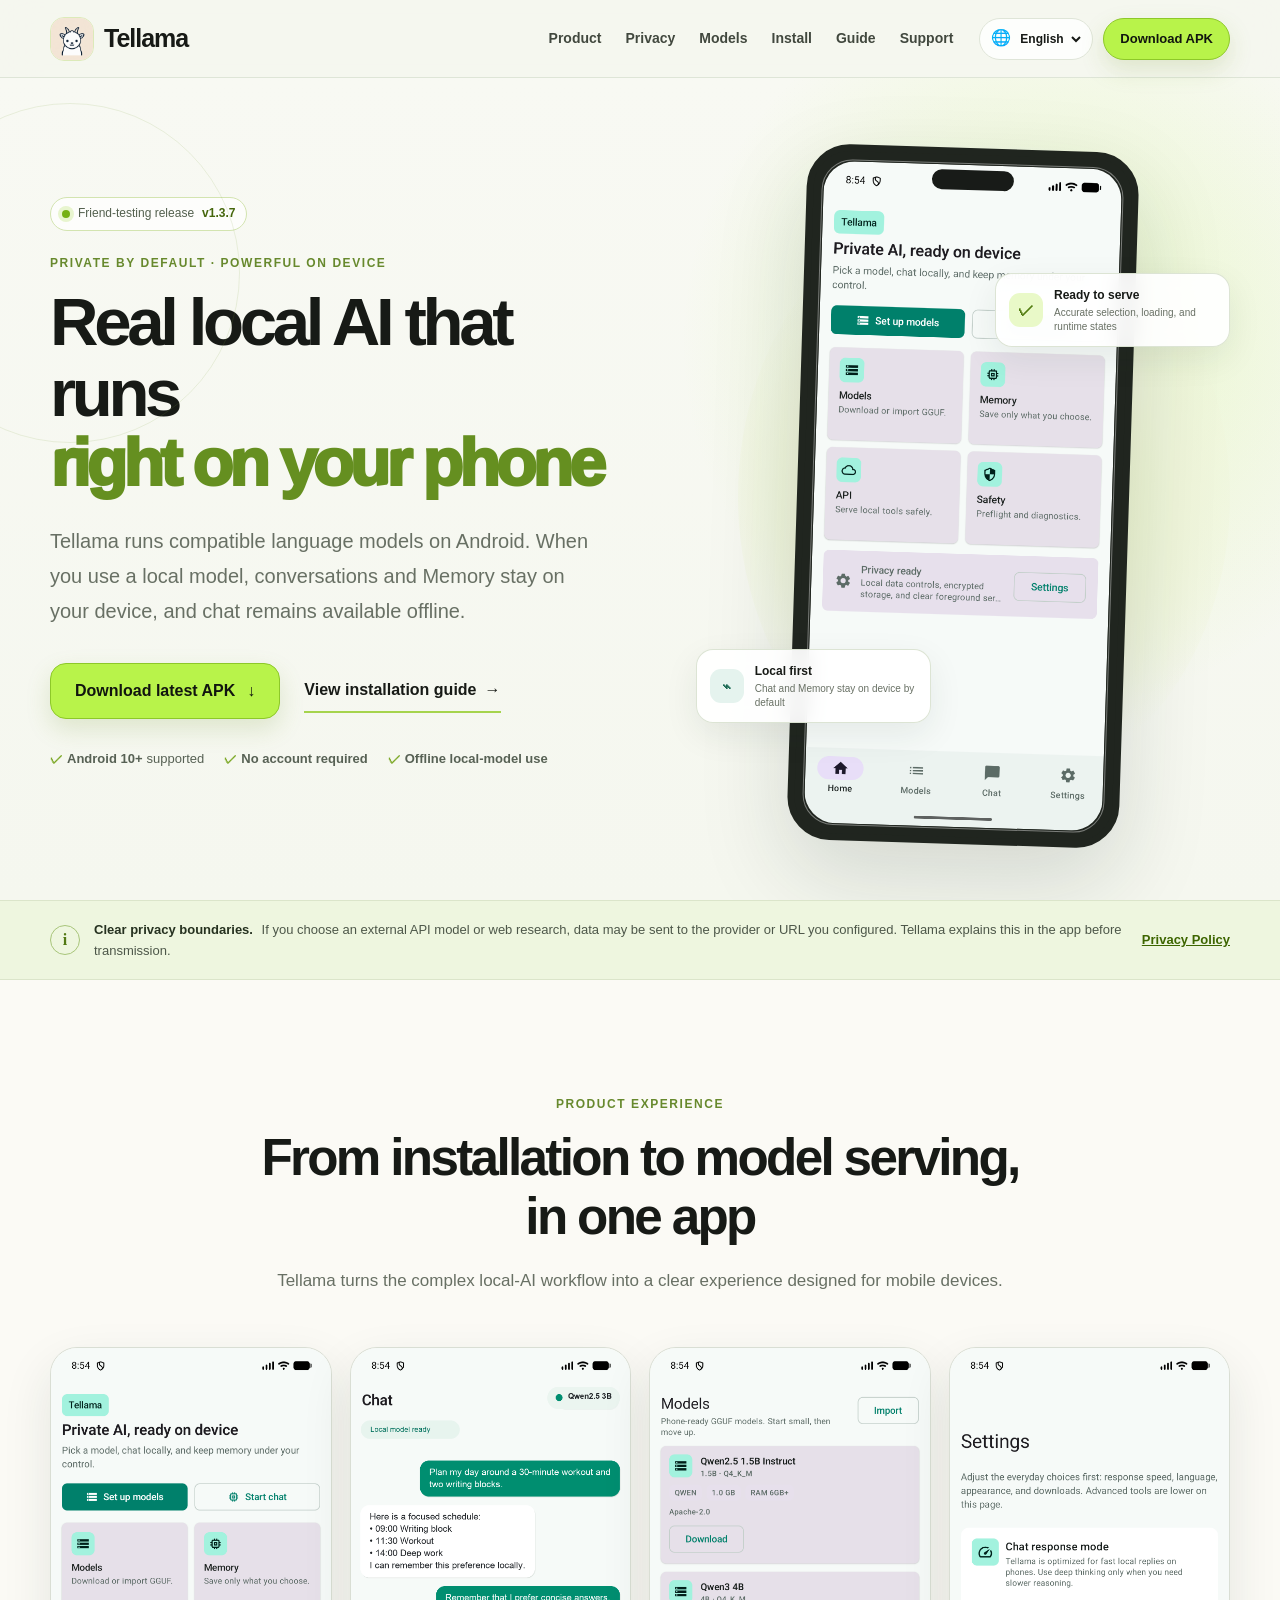
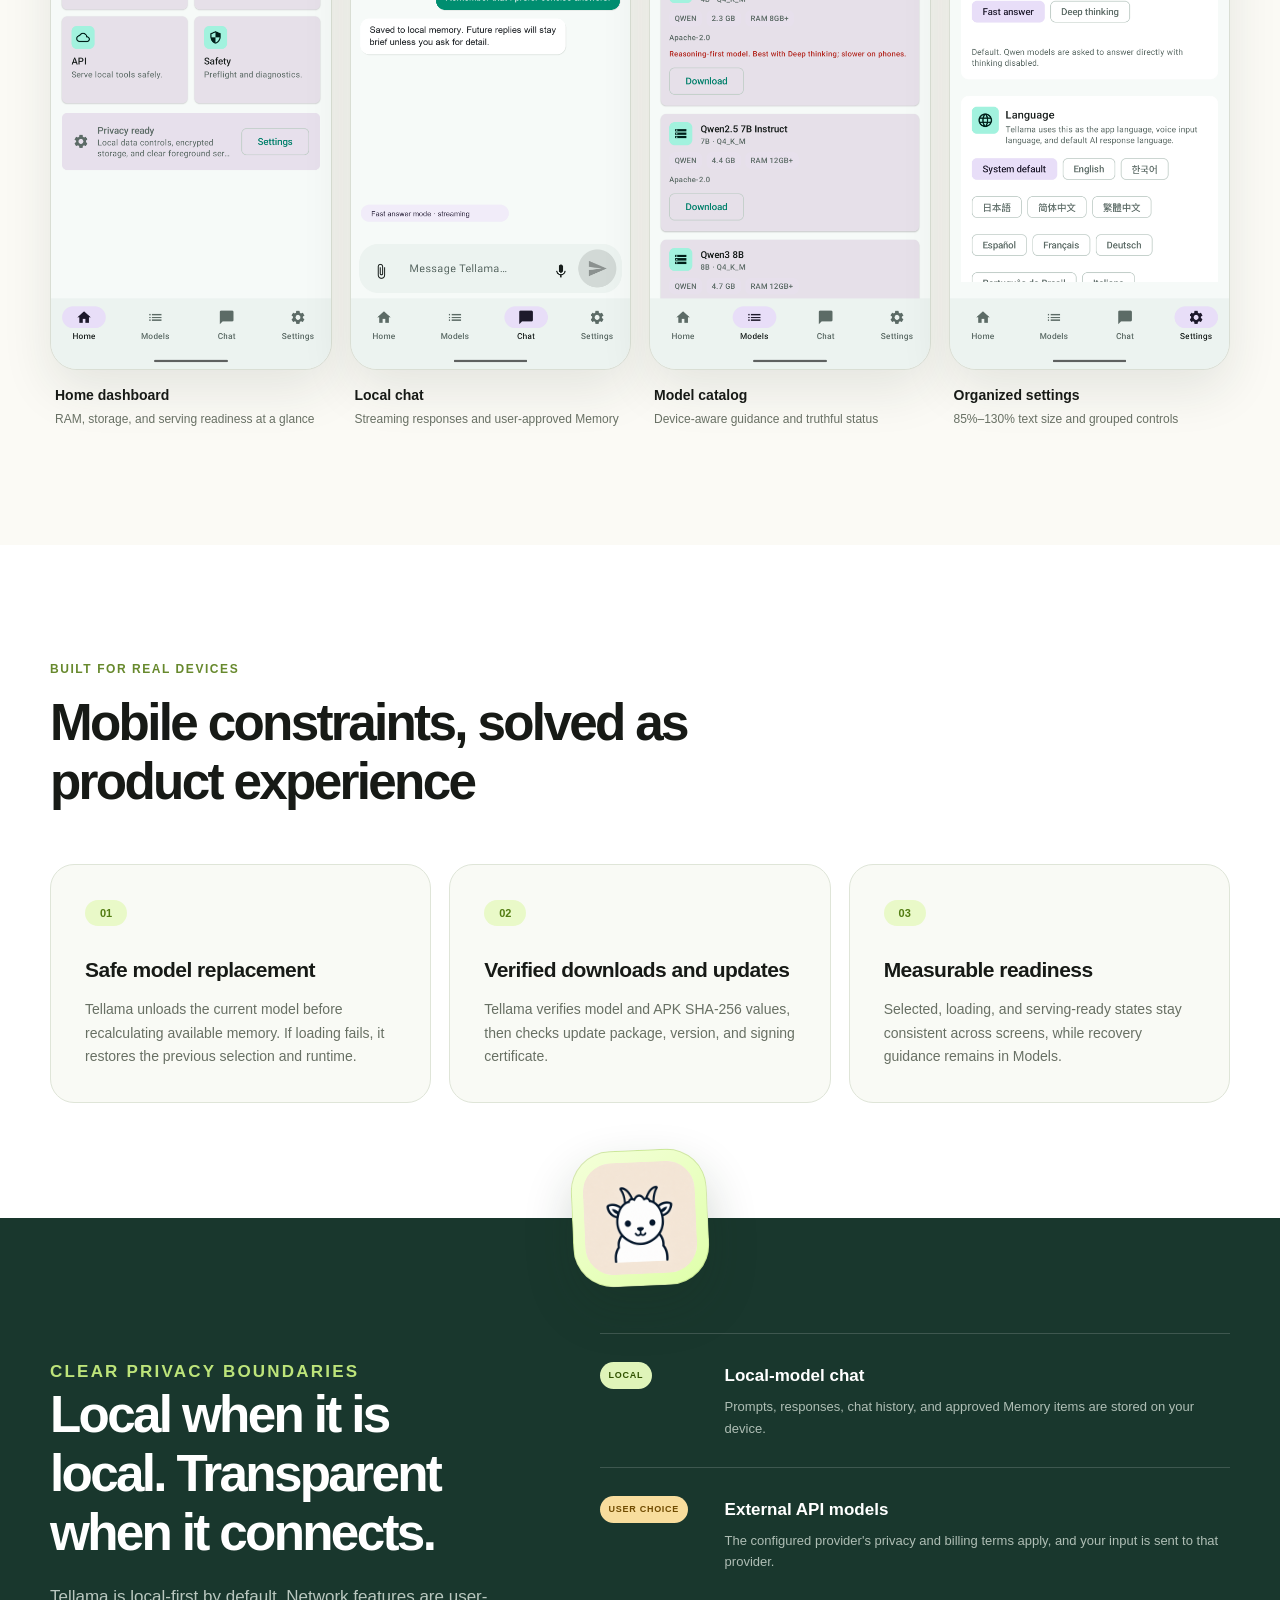
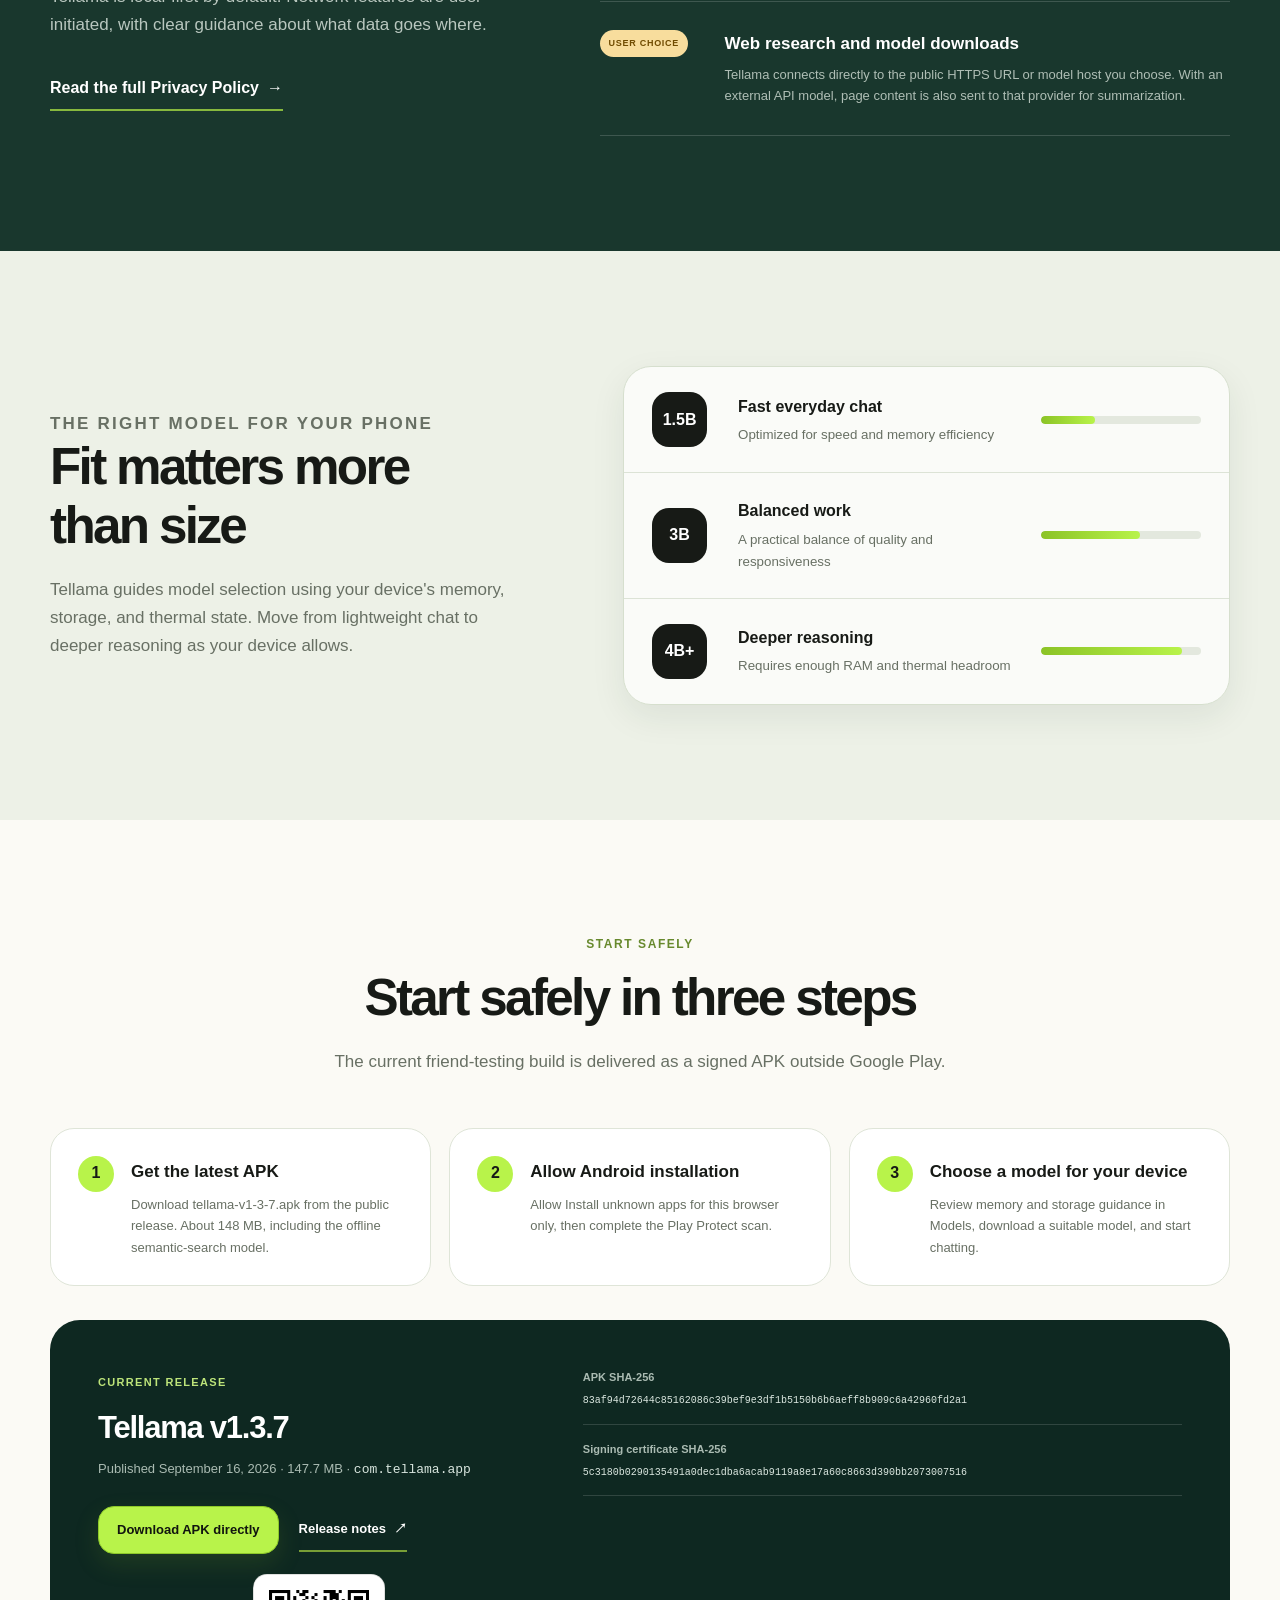
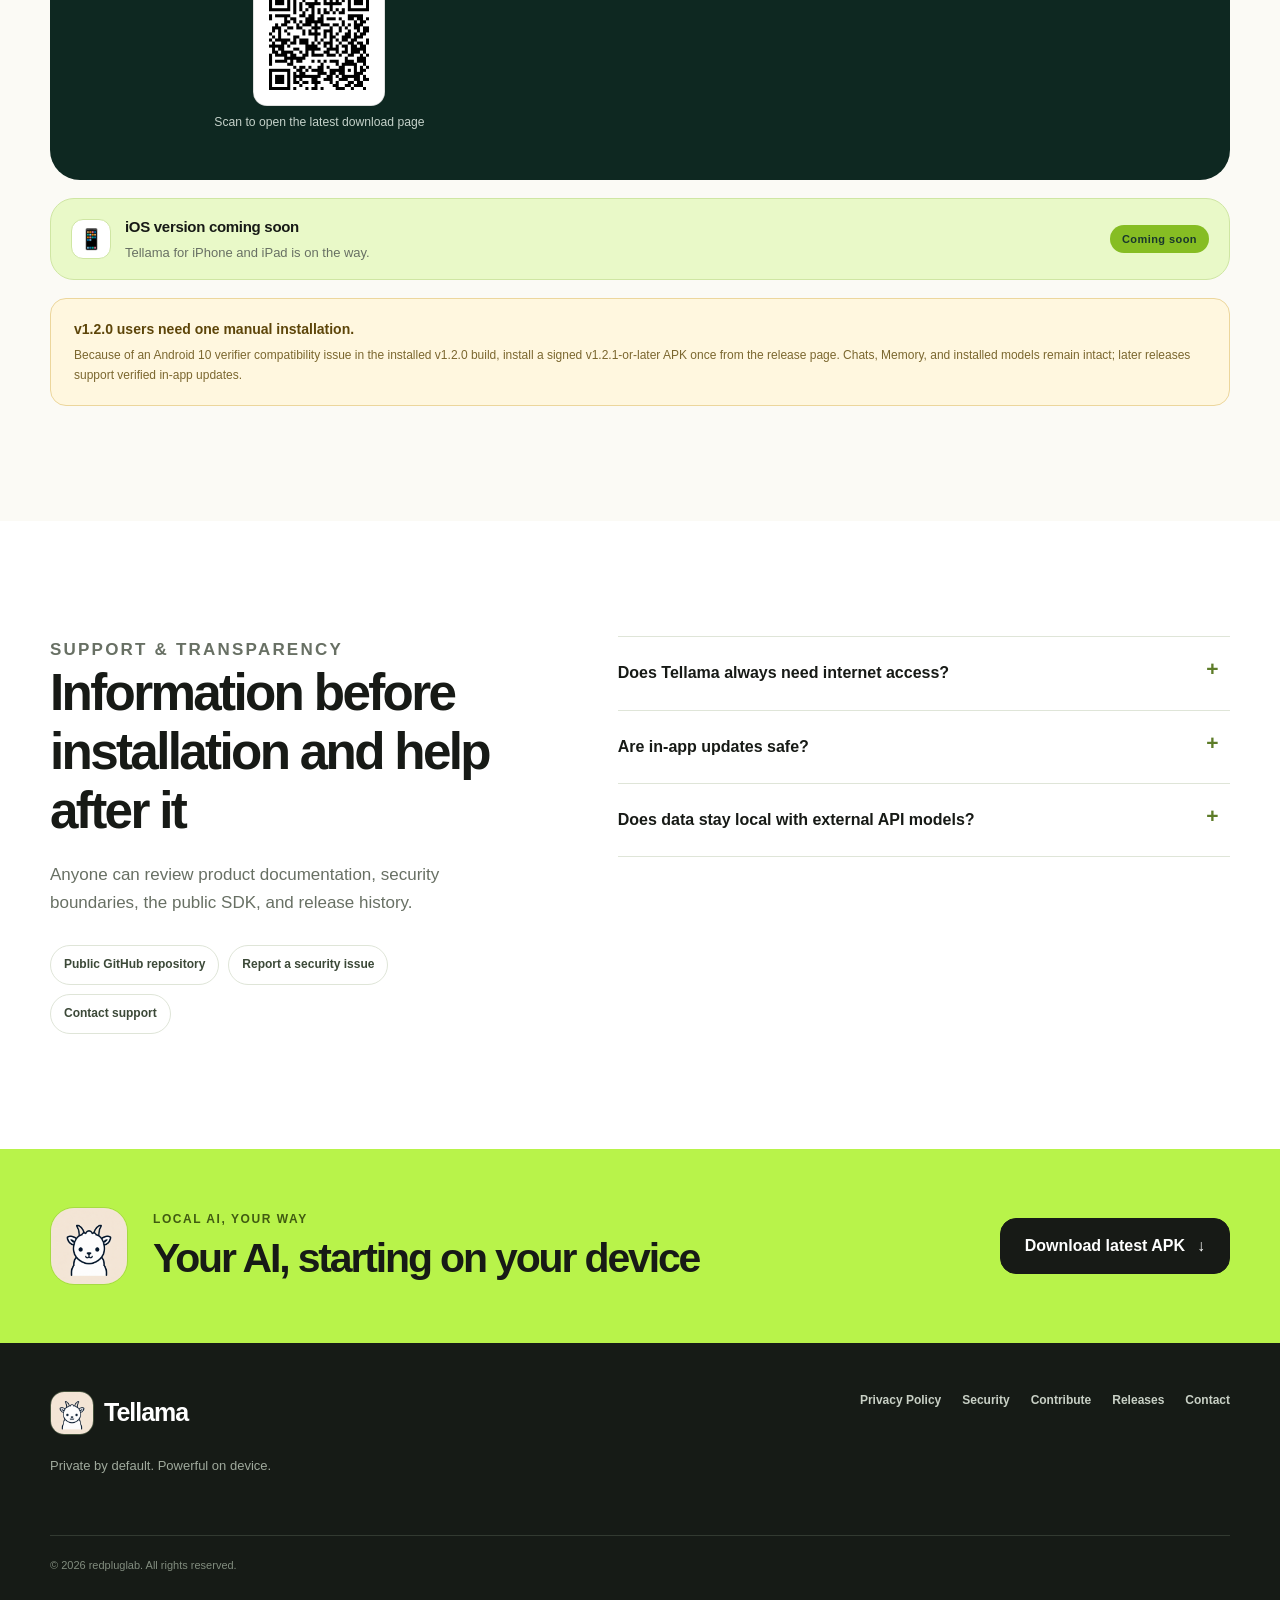
==== index.html @ b568ae2a "docs(release): pin final installer verification build digest" ====
<!doctype html>
<html lang="ko">
<head>
  <meta charset="utf-8">
  <meta name="viewport" content="width=device-width, initial-scale=1, viewport-fit=cover">
  <title>Tellama — 안드로이드에서 실행되는 로컬 AI</title>
  <meta name="description" content="Tellama는 안드로이드 기기에서 로컬 AI 모델을 실행하는 프라이버시 중심 앱입니다. 모델 선택, 안전한 전환, 오프라인 채팅과 검증된 업데이트를 제공합니다.">
  <meta name="robots" content="index,follow,max-image-preview:large,max-snippet:-1,max-video-preview:-1">
  <meta name="googlebot" content="index,follow">
  <meta name="theme-color" content="#f5f7ef">
  <link rel="canonical" href="https://redpluglab.github.io/tellama/">
  <link rel="alternate" hreflang="ko" href="https://redpluglab.github.io/tellama/?lang=ko">
  <link rel="alternate" hreflang="en" href="https://redpluglab.github.io/tellama/?lang=en">
  <link rel="alternate" hreflang="ja" href="https://redpluglab.github.io/tellama/?lang=ja">
  <link rel="alternate" hreflang="zh-Hans" href="https://redpluglab.github.io/tellama/?lang=zh">
  <link rel="alternate" hreflang="x-default" href="https://redpluglab.github.io/tellama/">
  <meta property="og:type" content="website">
  <meta property="og:site_name" content="Tellama">
  <meta property="og:title" content="Tellama — Local AI for Android">
  <meta property="og:description" content="Private by default. Powerful on device. Local AI built for Android.">
  <meta property="og:url" content="https://redpluglab.github.io/tellama/">
  <meta property="og:image" content="https://redpluglab.github.io/tellama/assets/screenshots/screenshot-02-home.png">
  <meta property="og:image:alt" content="Tellama Android app home screen">
  <meta name="twitter:card" content="summary_large_image">
  <meta name="twitter:title" content="Tellama — Local AI for Android">
  <meta name="twitter:description" content="Private by default. Powerful on device. Local AI built for Android.">
  <meta name="twitter:image" content="https://redpluglab.github.io/tellama/assets/screenshots/screenshot-02-home.png">
  <link rel="icon" type="image/png" sizes="32x32" href="favicon-32x32.png">
  <link rel="icon" type="image/png" sizes="16x16" href="favicon-16x16.png">
  <link rel="shortcut icon" href="favicon.ico">
  <link rel="apple-touch-icon" sizes="180x180" href="apple-touch-icon.png">
  <link rel="manifest" href="site.webmanifest">
  <link rel="preload" as="image" href="assets/screenshots/screenshot-02-home.png" fetchpriority="high">
  <link rel="stylesheet" href="assets/site.css">
  <script type="application/ld+json">
  {
    "@context": "https://schema.org",
    "@type": "SoftwareApplication",
    "name": "Tellama",
    "alternateName": "Tellama Local AI",
    "url": "https://redpluglab.github.io/tellama/",
    "downloadUrl": "https://github.com/redpluglab/tellama/releases/latest",
    "operatingSystem": "Android 10 or later",
    "applicationCategory": "UtilitiesApplication",
    "softwareVersion": "1.3.7",
    "description": "A privacy-first Android application for running compatible language models directly on device.",
    "offers": {"@type": "Offer", "price": "0", "priceCurrency": "USD"},
    "publisher": {"@type": "Organization", "name": "redpluglab", "url": "https://github.com/redpluglab"}
  }
  </script>
  <script src="assets/site.js" defer></script>
</head>
<body>
  <a class="skip-link" href="#main" data-i18n="skip">본문으로 건너뛰기</a>

  <header class="site-header" data-header>
    <div class="container header-inner">
      <a class="brand" href="#top" aria-label="Tellama 홈">
        <img src="assets/tellama-icon.png" width="48" height="48" alt="">
        <span>Tellama</span>
      </a>

      <button class="menu-button" type="button" aria-expanded="false" aria-controls="site-navigation" data-menu-button>
        <span class="sr-only" data-i18n="menu">메뉴</span>
        <span aria-hidden="true"></span><span aria-hidden="true"></span><span aria-hidden="true"></span>
      </button>

      <nav id="site-navigation" class="site-nav" aria-label="주요 메뉴" data-navigation>
        <a href="#product" data-i18n="navProduct">제품</a>
        <a href="#privacy" data-i18n="navPrivacy">개인정보</a>
        <a href="#models" data-i18n="navModels">모델</a>
        <a href="#install" data-i18n="navInstall">설치</a>
        <a href="guide/" data-i18n="navGuide">문서</a>
        <a href="#support" data-i18n="navSupport">지원</a>
      </nav>

      <div class="header-actions">
        <label class="language-picker">
          <span class="sr-only" data-i18n="language">언어</span>
          <span aria-hidden="true">🌐</span>
          <select id="language" aria-label="Language">
            <option value="ko">한국어</option>
            <option value="en">English</option>
            <option value="ja">日本語</option>
            <option value="zh">简体中文</option>
          </select>
        </label>
        <a class="button button-compact header-download" href="https://github.com/redpluglab/tellama/releases/latest" data-i18n="downloadShort">APK 다운로드</a>
      </div>
    </div>
  </header>

  <main id="main">
    <section id="top" class="hero">
      <div class="container hero-grid">
        <div class="hero-copy">
          <div class="release-badge">
            <span class="status-dot" aria-hidden="true"></span>
            <span data-i18n="releaseBadge">지인 테스트 릴리즈</span>
            <strong>v1.3.7</strong>
          </div>
          <p class="eyebrow" data-i18n="heroEyebrow">PRIVATE BY DEFAULT · POWERFUL ON DEVICE</p>
          <h1>
            <span data-i18n="heroTitle1">내 폰에서 직접 실행되는</span>
            <strong data-i18n="heroTitle2">진짜 로컬 AI</strong>
          </h1>
          <p class="hero-lead" data-i18n="heroLead">Tellama는 호환되는 언어 모델을 안드로이드 기기에서 실행합니다. 로컬 모델을 사용할 때 대화와 메모리는 기기 안에 머물며, 인터넷 없이도 대화할 수 있습니다.</p>
          <div class="hero-actions">
            <a class="button" href="https://github.com/redpluglab/tellama/releases/latest">
              <span data-i18n="download">최신 APK 다운로드</span>
              <span aria-hidden="true">↓</span>
            </a>
            <a class="text-link" href="#install">
              <span data-i18n="installGuide">설치 안내 보기</span>
              <span aria-hidden="true">→</span>
            </a>
          </div>
          <ul class="hero-facts" aria-label="호환성">
            <li><strong>Android 10+</strong><span data-i18n="androidSupport">지원</span></li>
            <li><strong data-i18n="noAccount">계정 불필요</strong></li>
            <li><strong data-i18n="offlineLocal">로컬 모델 오프라인 사용</strong></li>
          </ul>
        </div>

        <div class="hero-visual" aria-label="Tellama 앱 홈 화면">
          <div class="visual-glow" aria-hidden="true"></div>
          <div class="phone-frame">
            <div class="phone-speaker" aria-hidden="true"></div>
            <img src="assets/screenshots/screenshot-02-home.png" width="1080" height="2400" alt="Tellama 앱 홈 화면" fetchpriority="high">
          </div>
          <div class="floating-card floating-card-top">
            <span class="floating-icon" aria-hidden="true">✓</span>
            <span><strong data-i18n="readyTitle">서빙 준비 완료</strong><small data-i18n="readyBody">선택·로딩·실행 상태를 정확하게</small></span>
          </div>
          <div class="floating-card floating-card-bottom">
            <span class="floating-icon floating-icon-lock" aria-hidden="true">⌁</span>
            <span><strong data-i18n="localTitle">로컬 우선</strong><small data-i18n="localBody">대화와 메모리는 기본적으로 기기 안에</small></span>
          </div>
        </div>
      </div>
    </section>

    <aside class="privacy-notice" aria-label="개인정보 처리 안내">
      <div class="container notice-inner">
        <span class="notice-icon" aria-hidden="true">i</span>
        <p><strong data-i18n="noticeTitle">정확한 개인정보 경계</strong> <span data-i18n="noticeBody">외부 API 모델이나 웹 리서치를 선택하면 사용자가 구성한 제공자 또는 URL로 데이터가 전송될 수 있습니다. Tellama는 전송 전에 앱 안에서 안내합니다.</span></p>
        <a href="privacy/ko/" data-privacy-link data-i18n="privacyPolicy">개인정보 처리방침</a>
      </div>
    </aside>

    <section id="product" class="section product-section">
      <div class="container">
        <div class="section-heading">
          <p class="eyebrow" data-i18n="productEyebrow">PRODUCT EXPERIENCE</p>
          <h2 data-i18n="productTitle">설치부터 모델 실행까지, 한 앱에서</h2>
          <p data-i18n="productBody">Tellama는 복잡한 로컬 AI 실행 과정을 모바일에 맞는 명확한 흐름으로 정리했습니다.</p>
        </div>

        <div class="screenshot-strip" aria-label="Tellama 앱 화면">
          <figure class="screen-card screen-card-featured">
            <img src="assets/screenshots/screenshot-02-home.png" width="1080" height="2400" alt="Tellama 홈 대시보드" loading="lazy">
            <figcaption><strong data-i18n="screenHome">홈 대시보드</strong><span data-i18n="screenHomeBody">RAM·저장공간·서빙 준비 상태를 한눈에</span></figcaption>
          </figure>
          <figure class="screen-card">
            <img src="assets/screenshots/screenshot-03-chat.png" width="1080" height="2400" alt="Tellama 로컬 채팅" loading="lazy">
            <figcaption><strong data-i18n="screenChat">로컬 채팅</strong><span data-i18n="screenChatBody">스트리밍 응답과 사용자 승인 메모리</span></figcaption>
          </figure>
          <figure class="screen-card">
            <img src="assets/screenshots/screenshot-04-models.png" width="1080" height="2400" alt="Tellama 모델 카탈로그" loading="lazy">
            <figcaption><strong data-i18n="screenModels">모델 카탈로그</strong><span data-i18n="screenModelsBody">기기 조건과 상태를 반영한 선택</span></figcaption>
          </figure>
          <figure class="screen-card">
            <img src="assets/screenshots/screenshot-05-settings.png" width="1080" height="2400" alt="Tellama 설정" loading="lazy">
            <figcaption><strong data-i18n="screenSettings">정돈된 설정</strong><span data-i18n="screenSettingsBody">85%–130% 글자 크기와 그룹형 메뉴</span></figcaption>
          </figure>
        </div>
        <p class="swipe-hint" data-i18n="swipeHint">좌우로 밀어 앱 화면을 확인하세요.</p>
      </div>
    </section>

    <section class="section capability-section" aria-labelledby="capability-title">
      <div class="container">
        <div class="section-heading section-heading-left">
          <p class="eyebrow" data-i18n="capabilityEyebrow">BUILT FOR REAL DEVICES</p>
          <h2 id="capability-title" data-i18n="capabilityTitle">모바일의 한계를 제품 경험으로 해결했습니다</h2>
        </div>
        <div class="capability-grid">
          <article class="capability-card">
            <span class="capability-number">01</span>
            <h3 data-i18n="capability1Title">안전한 모델 전환</h3>
            <p data-i18n="capability1Body">기존 모델을 먼저 해제한 뒤 실제 가용 메모리로 새 모델을 판단합니다. 실패하면 이전 선택과 실행 상태를 복구합니다.</p>
          </article>
          <article class="capability-card">
            <span class="capability-number">02</span>
            <h3 data-i18n="capability2Title">검증된 다운로드와 업데이트</h3>
            <p data-i18n="capability2Body">모델과 APK의 SHA-256을 확인하고, 업데이트 패키지·버전·서명 인증서를 검증합니다.</p>
          </article>
          <article class="capability-card">
            <span class="capability-number">03</span>
            <h3 data-i18n="capability3Title">측정 가능한 준비 상태</h3>
            <p data-i18n="capability3Body">선택됨·로딩 중·서빙 준비 상태를 화면마다 동일하게 보여주고, 문제 해결은 모델 화면에서 안내합니다.</p>
          </article>
        </div>
      </div>
    </section>

    <div class="mascot-break" aria-hidden="true">
      <span><img src="assets/tellama-icon.png" width="512" height="512" alt=""></span>
    </div>

    <section id="privacy" class="section privacy-section">
      <div class="container privacy-grid">
        <div class="privacy-copy">
          <p class="eyebrow" data-i18n="privacyEyebrow">CLEAR PRIVACY BOUNDARIES</p>
          <h2 data-i18n="privacyTitle">로컬은 로컬답게, 연결 기능은 투명하게</h2>
          <p data-i18n="privacyBody">Tellama는 로컬 사용을 기본값으로 설계했습니다. 네트워크가 필요한 기능은 사용자가 직접 선택하며, 어떤 데이터가 어디로 가는지 구분해 안내합니다.</p>
          <a class="text-link light-link" href="privacy/ko/" data-privacy-link><span data-i18n="readPolicy">전체 개인정보 처리방침 읽기</span><span aria-hidden="true">→</span></a>
        </div>
        <div class="boundary-list">
          <article>
            <span class="boundary-state boundary-local" data-i18n="localBadge">LOCAL</span>
            <div><h3 data-i18n="boundary1Title">로컬 모델 채팅</h3><p data-i18n="boundary1Body">프롬프트·응답·대화 기록·승인된 메모리는 기기 안에 저장됩니다.</p></div>
          </article>
          <article>
            <span class="boundary-state boundary-choice" data-i18n="choiceBadge">USER CHOICE</span>
            <div><h3 data-i18n="boundary2Title">외부 API 모델</h3><p data-i18n="boundary2Body">구성한 제공자의 개인정보·과금 조건이 적용되며, 입력 내용이 해당 제공자에게 전송됩니다.</p></div>
          </article>
          <article>
            <span class="boundary-state boundary-choice" data-i18n="choiceBadge">USER CHOICE</span>
            <div><h3 data-i18n="boundary3Title">웹 리서치와 모델 다운로드</h3><p data-i18n="boundary3Body">선택한 공개 HTTPS URL과 모델 제공처에 직접 연결합니다. 외부 API 모델로 요약하면 페이지 내용도 해당 제공자에게 전송됩니다.</p></div>
          </article>
        </div>
      </div>
    </section>

    <section id="models" class="section models-section">
      <div class="container model-layout">
        <div class="model-copy">
          <p class="eyebrow" data-i18n="modelsEyebrow">THE RIGHT MODEL FOR YOUR PHONE</p>
          <h2 data-i18n="modelsTitle">크기보다 중요한 것은 내 기기에 맞는 선택</h2>
          <p data-i18n="modelsBody">Tellama는 기기의 메모리·저장공간·발열 상태를 바탕으로 모델 선택을 안내합니다. 가벼운 모델부터 더 깊은 추론 모델까지 필요에 맞게 바꿀 수 있습니다.</p>
        </div>
        <div class="model-scale" aria-label="모델 크기 안내">
          <div class="model-row"><span class="model-size">1.5B</span><div><strong data-i18n="model1Title">빠른 일상 대화</strong><small data-i18n="model1Body">속도와 메모리 효율 중심</small></div><span class="model-meter"><i style="--meter: 34%"></i></span></div>
          <div class="model-row"><span class="model-size">3B</span><div><strong data-i18n="model2Title">균형 잡힌 작업</strong><small data-i18n="model2Body">품질과 응답성의 균형</small></div><span class="model-meter"><i style="--meter: 62%"></i></span></div>
          <div class="model-row"><span class="model-size">4B+</span><div><strong data-i18n="model3Title">더 깊은 추론</strong><small data-i18n="model3Body">충분한 RAM과 발열 여유 필요</small></div><span class="model-meter"><i style="--meter: 88%"></i></span></div>
        </div>
      </div>
    </section>

    <section id="install" class="section install-section">
      <div class="container">
        <div class="section-heading">
          <p class="eyebrow" data-i18n="installEyebrow">START SAFELY</p>
          <h2 data-i18n="installTitle">세 단계로 안전하게 시작하세요</h2>
          <p data-i18n="installBody">현재 지인 테스트는 Google Play가 아닌 서명된 APK로 제공합니다.</p>
        </div>
        <ol class="install-grid">
          <li><span>1</span><div><h3 data-i18n="install1Title">최신 APK 받기</h3><p data-i18n="install1Body">공개 릴리즈에서 tellama-v1-3-7.apk를 내려받습니다. 오프라인 의미 검색 모델을 포함해 약 148 MB입니다.</p></div></li>
          <li><span>2</span><div><h3 data-i18n="install2Title">Android 설치 허용</h3><p data-i18n="install2Body">브라우저의 ‘알 수 없는 앱 설치’ 권한을 이번 설치에만 허용하고 Play Protect 검사를 완료합니다.</p></div></li>
          <li><span>3</span><div><h3 data-i18n="install3Title">기기에 맞는 모델 선택</h3><p data-i18n="install3Body">모델 화면의 메모리·저장공간 안내를 확인한 뒤 다운로드하고 대화를 시작합니다.</p></div></li>
        </ol>

        <div class="release-panel">
          <div class="release-summary">
            <span class="release-label" data-i18n="currentRelease">CURRENT RELEASE</span>
            <h3>Tellama v1.3.7</h3>
            <p><span data-i18n="releasedAt">2026년 9월 16일 공개</span> · 147.7 MB · <code>com.tellama.app</code></p>
            <div class="release-links">
              <a class="button" href="https://github.com/redpluglab/tellama/releases/download/tellama-v1-3-7/tellama-v1-3-7.apk" data-i18n="downloadApk">APK 직접 다운로드</a>
              <a class="text-link" href="https://github.com/redpluglab/tellama/releases/tag/tellama-v1-3-7"><span data-i18n="releaseNotes">릴리즈 노트</span><span aria-hidden="true">↗</span></a>
              <figure class="release-qr">
                <img src="assets/download-qr.png" alt="Tellama 최신 APK 다운로드 QR 코드" width="132" height="132" loading="lazy">
                <figcaption data-i18n="downloadQr">폰 카메라로 스캔해 최신 다운로드 페이지 열기</figcaption>
              </figure>
            </div>
          </div>
          <dl class="integrity-list">
            <div><dt data-i18n="shaLabel">APK SHA-256</dt><dd><code>83af94d72644c85162086c39bef9e3df1b5150b6b6aeff8b909c6a42960fd2a1</code></dd></div>
            <div><dt data-i18n="signerLabel">서명 인증서 SHA-256</dt><dd><code>5c3180b0290135491a0dec1dba6acab9119a8e17a60c8663d390bb2073007516</code></dd></div>
          </dl>
        </div>

        <div class="ios-soon">
          <span class="ios-soon-badge" aria-hidden="true">📱</span>
          <div class="ios-soon-text">
            <strong data-i18n="iosSoonTitle">iOS 버전 출시 예정</strong>
            <span data-i18n="iosSoonBody">아이폰·아이패드용 Tellama도 준비하고 있어요.</span>
          </div>
          <span class="ios-soon-tag" data-i18n="iosSoonTag">출시 예정</span>
        </div>

        <div class="upgrade-note">
          <strong data-i18n="upgradeTitle">v1.2.0 사용자는 한 번만 수동 설치가 필요합니다.</strong>
          <p data-i18n="upgradeBody">Android 10의 기존 검증 호환성 문제 때문에 v1.2.1 이상 APK를 릴리즈 페이지에서 한 번 직접 설치하세요. 대화·메모리·설치된 모델은 유지되며, 이후 버전부터 앱 안에서 검증된 업데이트를 사용할 수 있습니다.</p>
        </div>
      </div>
    </section>

    <section id="support" class="section support-section">
      <div class="container support-grid">
        <div class="support-copy">
          <p class="eyebrow" data-i18n="supportEyebrow">SUPPORT &amp; TRANSPARENCY</p>
          <h2 data-i18n="supportTitle">설치 전에도, 사용 중에도 확인할 수 있게</h2>
          <p data-i18n="supportBody">제품 문서와 보안 경계, 공개 SDK와 릴리즈 내역을 누구나 확인할 수 있습니다.</p>
          <div class="support-links">
            <a href="https://github.com/redpluglab/tellama" data-i18n="githubRepo">공개 GitHub 저장소</a>
            <a href="SECURITY.md" data-i18n="securityReport">보안 문제 제보</a>
            <a href="mailto:challychoi@gmail.com" data-i18n="contactSupport">지원 문의</a>
          </div>
        </div>
        <div class="faq-list">
          <details>
            <summary data-i18n="faq1Q">인터넷이 항상 필요한가요?</summary>
            <p data-i18n="faq1A">설치된 로컬 모델과의 채팅은 오프라인으로 사용할 수 있습니다. 모델·앱 다운로드, 웹 리서치, 외부 API 모델은 네트워크가 필요합니다.</p>
          </details>
          <details>
            <summary data-i18n="faq2Q">앱 업데이트는 안전한가요?</summary>
            <p data-i18n="faq2A">v1.2.1 이상은 APK의 SHA-256, 패키지명, 상위 버전과 서명 인증서를 검증한 뒤 Android 설치 화면을 엽니다.</p>
          </details>
          <details>
            <summary data-i18n="faq3Q">외부 API 모델도 개인정보가 로컬에만 남나요?</summary>
            <p data-i18n="faq3A">아닙니다. 외부 API 모델을 선택하면 입력과 필요한 문맥이 사용자가 구성한 제공자에게 전송되며 해당 제공자의 정책과 과금 조건이 적용됩니다.</p>
          </details>
        </div>
      </div>
    </section>

    <section class="final-cta">
      <div class="container final-cta-inner">
        <img src="assets/tellama-icon.png" width="92" height="92" alt="">
        <div><p class="eyebrow" data-i18n="finalEyebrow">LOCAL AI, YOUR WAY</p><h2 data-i18n="finalTitle">내 기기에서 시작하는 나만의 AI</h2></div>
        <a class="button button-dark" href="https://github.com/redpluglab/tellama/releases/latest"><span data-i18n="download">최신 APK 다운로드</span><span aria-hidden="true">↓</span></a>
      </div>
    </section>
  </main>

  <footer class="site-footer">
    <div class="container footer-grid">
      <div class="footer-brand"><a class="brand" href="#top"><img src="assets/tellama-icon.png" width="44" height="44" alt=""><span>Tellama</span></a><p data-i18n="footerTagline">Private by default. Powerful on device.</p></div>
      <nav class="footer-links" aria-label="법적 고지 및 지원">
        <a href="privacy/ko/" data-privacy-link data-i18n="privacyPolicy">개인정보 처리방침</a>
        <a href="SECURITY.md" data-i18n="security">보안</a>
        <a href="CONTRIBUTING.md" data-i18n="contribute">기여</a>
        <a href="https://github.com/redpluglab/tellama/releases/latest" data-i18n="releases">릴리즈</a>
        <a href="mailto:challychoi@gmail.com" data-i18n="contact">문의</a>
      </nav>
      <p class="copyright">© 2026 redpluglab. <span data-i18n="rights">All rights reserved.</span></p>
    </div>
  </footer>
</body>
</html>
---- assets/site.css ----
:root {
  color-scheme: light;
  --ink: #171a16;
  --ink-soft: #3f463d;
  --muted: #687064;
  --paper: #ffffff;
  --canvas: #f5f7ef;
  --canvas-warm: #fbfaf5;
  --line: #dfe5d8;
  --lime: #b8f34a;
  --lime-strong: #86bd23;
  --lime-soft: #e9f9c8;
  --forest: #19372d;
  --forest-2: #0e2821;
  --amber: #f5c968;
  --shadow-sm: 0 12px 34px rgba(30, 47, 36, 0.08);
  --shadow-lg: 0 34px 90px rgba(21, 42, 31, 0.15);
  --radius-sm: 14px;
  --radius-md: 24px;
  --radius-lg: 38px;
  --container: 1180px;
  --header-height: 78px;
}

*, *::before, *::after { box-sizing: border-box; }

html {
  scroll-behavior: smooth;
  scroll-padding-top: calc(var(--header-height) + 20px);
}

body {
  margin: 0;
  min-width: 320px;
  overflow-x: clip;
  background: var(--canvas);
  color: var(--ink);
  font-family: Inter, Pretendard, -apple-system, BlinkMacSystemFont, "Apple SD Gothic Neo", "Noto Sans KR", "Segoe UI", sans-serif;
  font-size: 16px;
  line-height: 1.65;
  -webkit-font-smoothing: antialiased;
  text-rendering: optimizeLegibility;
}

img { display: block; max-width: 100%; }
button, select { font: inherit; }
a { color: inherit; }

:focus-visible {
  outline: 3px solid #6da70d;
  outline-offset: 4px;
}

.container {
  width: min(var(--container), calc(100% - 48px));
  margin-inline: auto;
}

.sr-only {
  position: absolute;
  width: 1px;
  height: 1px;
  padding: 0;
  margin: -1px;
  overflow: hidden;
  clip: rect(0, 0, 0, 0);
  white-space: nowrap;
  border: 0;
}

.skip-link {
  position: fixed;
  z-index: 200;
  top: 12px;
  left: 12px;
  padding: 10px 16px;
  border-radius: 10px;
  background: var(--ink);
  color: white;
  font-weight: 800;
  text-decoration: none;
  transform: translateY(-150%);
}

.skip-link:focus { transform: translateY(0); }

.site-header {
  position: sticky;
  z-index: 100;
  top: 0;
  height: var(--header-height);
  border-bottom: 1px solid rgba(214, 222, 205, 0.72);
  background: rgba(245, 247, 239, 0.9);
  backdrop-filter: blur(18px);
  -webkit-backdrop-filter: blur(18px);
}

.header-inner {
  display: flex;
  align-items: center;
  height: 100%;
  gap: 26px;
}

.brand {
  display: inline-flex;
  flex: none;
  align-items: center;
  gap: 10px;
  color: var(--ink);
  font-size: 25px;
  font-weight: 900;
  letter-spacing: -0.04em;
  text-decoration: none;
}

.brand img {
  width: 44px;
  height: 44px;
  border: 1px solid #dceab9;
  border-radius: 14px;
}

.site-nav {
  display: flex;
  align-items: center;
  gap: 24px;
  margin-left: auto;
}

.site-nav a {
  position: relative;
  padding: 8px 0;
  color: #41483e;
  font-size: 14px;
  font-weight: 750;
  text-decoration: none;
}

.site-nav a::after {
  position: absolute;
  right: 0;
  bottom: 1px;
  left: 0;
  height: 2px;
  border-radius: 2px;
  background: var(--lime-strong);
  content: "";
  transform: scaleX(0);
  transition: transform 180ms ease;
}

.site-nav a:hover::after { transform: scaleX(1); }

.header-actions { display: flex; align-items: center; gap: 10px; }

.language-picker {
  display: flex;
  align-items: center;
  gap: 5px;
  height: 42px;
  padding: 0 8px 0 11px;
  border: 1px solid var(--line);
  border-radius: 999px;
  background: rgba(255, 255, 255, 0.78);
}

.language-picker select {
  max-width: 92px;
  height: 100%;
  border: 0;
  outline: 0;
  background: transparent;
  color: var(--ink);
  font-size: 12px;
  font-weight: 800;
  cursor: pointer;
}

.menu-button {
  display: none;
  width: 44px;
  height: 44px;
  margin-left: auto;
  padding: 10px;
  border: 1px solid var(--line);
  border-radius: 13px;
  background: var(--paper);
  cursor: pointer;
}

.menu-button > span:not(.sr-only) {
  display: block;
  width: 100%;
  height: 2px;
  margin: 4px 0;
  border-radius: 4px;
  background: var(--ink);
  transition: transform 180ms ease, opacity 180ms ease;
}

.menu-button[aria-expanded="true"] > span:nth-of-type(2) { transform: translateY(6px) rotate(45deg); }
.menu-button[aria-expanded="true"] > span:nth-of-type(3) { opacity: 0; }
.menu-button[aria-expanded="true"] > span:nth-of-type(4) { transform: translateY(-6px) rotate(-45deg); }

.button {
  display: inline-flex;
  min-height: 56px;
  align-items: center;
  justify-content: center;
  gap: 12px;
  padding: 0 24px;
  border: 1px solid #8dc829;
  border-radius: 16px;
  background: var(--lime);
  box-shadow: 0 10px 24px rgba(110, 151, 37, 0.18);
  color: #11150f;
  font-weight: 900;
  text-align: center;
  text-decoration: none;
  transition: transform 180ms ease, box-shadow 180ms ease, background 180ms ease;
}

.button:hover {
  background: #c7fa67;
  box-shadow: 0 14px 30px rgba(110, 151, 37, 0.25);
  transform: translateY(-2px);
}

.button-compact { min-height: 42px; padding: 0 16px; border-radius: 999px; font-size: 13px; }
.button-dark { border-color: var(--ink); background: var(--ink); color: white; box-shadow: none; }
.button-dark:hover { background: #2d332b; }

.text-link {
  display: inline-flex;
  align-items: center;
  gap: 8px;
  min-height: 44px;
  border-bottom: 2px solid #a6d44d;
  font-weight: 850;
  text-decoration: none;
}

.hero {
  position: relative;
  overflow: hidden;
  padding: 70px 0 82px;
  background:
    radial-gradient(circle at 82% 32%, rgba(184, 243, 74, 0.24), transparent 31%),
    linear-gradient(180deg, #f8f9f3 0%, var(--canvas) 100%);
}

.hero::before {
  position: absolute;
  top: 25px;
  left: -100px;
  width: 340px;
  height: 340px;
  border: 1px solid rgba(127, 161, 69, 0.14);
  border-radius: 50%;
  content: "";
}

.hero-grid {
  display: grid;
  grid-template-columns: minmax(0, 1.02fr) minmax(360px, 0.98fr);
  align-items: center;
  gap: clamp(42px, 7vw, 96px);
}

.hero-copy { min-width: 0; }

.release-badge {
  display: inline-flex;
  align-items: center;
  gap: 8px;
  min-height: 34px;
  padding: 4px 11px;
  border: 1px solid #d3e4b0;
  border-radius: 999px;
  background: rgba(255, 255, 255, 0.74);
  color: #53604e;
  font-size: 12px;
}

.release-badge strong { color: #45660c; }
.status-dot { width: 8px; height: 8px; border-radius: 50%; background: #75b014; box-shadow: 0 0 0 4px #e8f5cf; }

.eyebrow {
  margin: 23px 0 14px;
  color: #67892d;
  font-size: 12px;
  font-weight: 900;
  letter-spacing: 0.13em;
}

.hero h1 {
  max-width: 700px;
  margin: 0;
  font-size: clamp(44px, 5.25vw, 76px);
  font-weight: 760;
  letter-spacing: -0.065em;
  line-height: 1.05;
}

.hero h1 span, .hero h1 strong { display: block; }
.hero h1 strong { color: #658f20; font-weight: 920; }

.hero-lead {
  max-width: 620px;
  margin: 25px 0 0;
  color: var(--muted);
  font-size: clamp(17px, 1.6vw, 20px);
  line-height: 1.75;
}

.hero-actions { display: flex; align-items: center; gap: 24px; margin-top: 34px; }

.hero-facts {
  display: flex;
  flex-wrap: wrap;
  gap: 10px 20px;
  margin: 29px 0 0;
  padding: 0;
  color: #576154;
  font-size: 13px;
  list-style: none;
}

.hero-facts li { display: flex; align-items: center; gap: 4px; }
.hero-facts li::before { color: #7ca826; content: "✓"; font-weight: 900; }

.hero-visual {
  position: relative;
  min-width: 0;
  min-height: 670px;
}

.visual-glow {
  position: absolute;
  inset: 7% 0 3% 8%;
  border-radius: 50%;
  background: radial-gradient(circle, #e8f8bf 0%, #eff5da 49%, rgba(239, 245, 218, 0) 72%);
}

.phone-frame {
  position: absolute;
  z-index: 2;
  top: 0;
  left: 50%;
  width: min(332px, 72%);
  padding: 10px;
  border: 7px solid #20251f;
  border-radius: 43px;
  background: #20251f;
  box-shadow: var(--shadow-lg);
  transform: translateX(-50%) rotate(1.8deg);
}

.phone-frame::after {
  position: absolute;
  inset: 8px;
  border: 1px solid rgba(255, 255, 255, 0.4);
  border-radius: 31px;
  content: "";
  pointer-events: none;
}

.phone-frame img { display: block; width: 100%; height: auto; border-radius: 31px; }
.phone-speaker { position: absolute; z-index: 3; top: 15px; left: 50%; width: 82px; height: 20px; border-radius: 20px; background: #181b18; transform: translateX(-50%); }

.floating-card {
  position: absolute;
  z-index: 4;
  display: flex;
  align-items: center;
  gap: 11px;
  width: min(235px, 50%);
  padding: 13px;
  border: 1px solid rgba(217, 225, 208, 0.9);
  border-radius: 17px;
  background: rgba(255, 255, 255, 0.93);
  box-shadow: var(--shadow-sm);
  backdrop-filter: blur(10px);
}

.floating-card-top { top: 125px; right: 0; }
.floating-card-bottom { bottom: 95px; left: 0; }
.floating-icon { display: grid; flex: none; width: 34px; height: 34px; place-items: center; border-radius: 11px; background: var(--lime-soft); color: #537d12; font-weight: 900; }
.floating-icon-lock { background: #e5f3ee; color: #1b6a54; }
.floating-card span:last-child { display: flex; min-width: 0; flex-direction: column; line-height: 1.35; }
.floating-card strong { font-size: 12px; }
.floating-card small { margin-top: 3px; color: var(--muted); font-size: 10px; }

.privacy-notice { border-block: 1px solid #dbe5ca; background: #eef6df; }
.notice-inner { display: flex; align-items: center; gap: 14px; min-height: 78px; padding-block: 13px; }
.notice-icon { display: grid; flex: none; width: 30px; height: 30px; place-items: center; border: 1px solid #a8c57a; border-radius: 50%; color: #527914; font-family: Georgia, serif; font-weight: 900; }
.notice-inner p { flex: 1; margin: 0; color: #4d5749; font-size: 13px; }
.notice-inner p strong { margin-right: 5px; color: #263220; }
.notice-inner a { flex: none; color: #3d6500; font-size: 13px; font-weight: 850; }

.section { padding: clamp(82px, 9vw, 126px) 0; }
.section-heading { max-width: 760px; margin: 0 auto 52px; text-align: center; }
.section-heading-left { max-width: 780px; margin-inline: 0; text-align: left; }
.section-heading .eyebrow, .section-heading-left .eyebrow { margin-top: 0; }
.section h2, .final-cta h2 {
  margin: 0;
  font-size: clamp(34px, 4vw, 54px);
  letter-spacing: -0.052em;
  line-height: 1.15;
}
.section-heading > p:last-child, .privacy-copy > p, .model-copy > p, .support-copy > p {
  margin: 20px 0 0;
  color: var(--muted);
  font-size: 17px;
}

.product-section { background: var(--canvas-warm); }
.screenshot-strip { display: grid; grid-template-columns: repeat(4, minmax(0, 1fr)); align-items: end; gap: 18px; }
.screen-card { min-width: 0; margin: 0; }
.screen-card img { display: block; width: 100%; height: auto; border: 1px solid #d9ded4; border-radius: 27px; background: white; box-shadow: 0 20px 50px rgba(34, 48, 38, 0.1); }
.screen-card figcaption { display: flex; flex-direction: column; gap: 3px; padding: 14px 5px 0; }
.screen-card figcaption strong { font-size: 14px; }
.screen-card figcaption span { color: var(--muted); font-size: 12px; }
.swipe-hint { display: none; margin: 17px 0 0; color: var(--muted); font-size: 12px; text-align: center; }

.capability-section { background: var(--paper); }
.capability-grid { display: grid; grid-template-columns: repeat(3, minmax(0, 1fr)); gap: 18px; }
.capability-card { min-width: 0; padding: 34px; border: 1px solid var(--line); border-radius: var(--radius-md); background: #f9faf5; }
.capability-number { display: inline-flex; align-items: center; justify-content: center; min-width: 42px; height: 26px; border-radius: 999px; background: var(--lime-soft); color: #537d12; font-size: 11px; font-weight: 900; }
.capability-card h3 { margin: 27px 0 11px; font-size: 21px; letter-spacing: -0.025em; }
.capability-card p { margin: 0; color: var(--muted); font-size: 14px; }

.mascot-break { position: relative; z-index: 3; display: grid; height: 0; place-items: center; }
.mascot-break span {
  display: grid;
  width: 136px;
  height: 136px;
  padding: 11px;
  place-items: center;
  border: 1px solid rgba(96, 132, 34, 0.2);
  border-radius: 40px;
  background: linear-gradient(145deg, #f4ffd9, #dfffaa);
  box-shadow: 0 22px 50px rgba(24, 48, 28, 0.2);
  transform: translateY(-50%) rotate(-2.5deg);
}
.mascot-break img { display: block; width: 100%; height: 100%; border-radius: 29px; }

.privacy-section { overflow: hidden; background: var(--forest); color: white; }
.privacy-grid { display: grid; grid-template-columns: minmax(0, 0.83fr) minmax(0, 1.17fr); align-items: center; gap: clamp(48px, 8vw, 110px); }
.privacy-copy .eyebrow { margin-top: 0; color: #bde47a; }
.privacy-copy > p { color: #b9c7bf; }
.light-link { margin-top: 28px; border-color: #87b93e; color: white; }
.boundary-list { border-top: 1px solid rgba(255, 255, 255, 0.16); }
.boundary-list article { display: grid; grid-template-columns: 105px minmax(0, 1fr); gap: 20px; padding: 28px 0; border-bottom: 1px solid rgba(255, 255, 255, 0.16); }
.boundary-state { display: inline-flex; width: max-content; height: 27px; align-items: center; padding: 0 9px; border-radius: 999px; font-size: 9px; font-weight: 900; letter-spacing: 0.08em; }
.boundary-local { background: #dff4b9; color: #315300; }
.boundary-choice { background: #f8dd9d; color: #704b00; }
.boundary-list h3 { margin: 0; font-size: 17px; }
.boundary-list p { margin: 6px 0 0; color: #afbeb5; font-size: 13px; }

.models-section { background: #edf1e7; }
.model-layout { display: grid; grid-template-columns: minmax(0, 0.86fr) minmax(0, 1.14fr); align-items: center; gap: clamp(48px, 9vw, 120px); }
.model-copy .eyebrow { margin-top: 0; }
.model-scale { overflow: hidden; border: 1px solid #d6dfce; border-radius: 28px; background: rgba(255, 255, 255, 0.72); box-shadow: var(--shadow-sm); }
.model-row { display: grid; grid-template-columns: 68px minmax(0, 1fr) minmax(100px, 160px); align-items: center; gap: 18px; padding: 25px 28px; }
.model-row + .model-row { border-top: 1px solid #dce3d6; }
.model-size { display: grid; width: 55px; height: 55px; place-items: center; border-radius: 17px; background: var(--ink); color: white; font-weight: 900; }
.model-row div { display: flex; min-width: 0; flex-direction: column; }
.model-row small { margin-top: 4px; color: var(--muted); }
.model-meter { height: 8px; overflow: hidden; border-radius: 999px; background: #e3e8de; }
.model-meter i { display: block; width: var(--meter); height: 100%; border-radius: inherit; background: linear-gradient(90deg, #8bc326, var(--lime)); }

.ios-soon { display: flex; align-items: center; gap: 14px; margin-top: 18px; padding: 16px 20px; border: 1px solid #cfe6a3; border-radius: var(--radius-md); background: var(--lime-soft); }
.ios-soon-badge { display: grid; flex: none; width: 40px; height: 40px; place-items: center; border-radius: 12px; background: var(--paper); border: 1px solid #cfe6a3; font-size: 20px; line-height: 1; }
.ios-soon-text { display: flex; min-width: 0; flex-direction: column; gap: 2px; }
.ios-soon-text strong { font-size: 15px; letter-spacing: -0.02em; }
.ios-soon-text span { font-size: 13px; color: var(--muted); }
.ios-soon-tag { margin-left: auto; flex: none; padding: 5px 12px; border-radius: 999px; background: var(--lime-strong); color: var(--forest); font-size: 11px; font-weight: 800; letter-spacing: 0.04em; }

.install-section { background: var(--canvas-warm); }
.install-grid { display: grid; grid-template-columns: repeat(3, minmax(0, 1fr)); gap: 18px; margin: 0; padding: 0; list-style: none; counter-reset: install; }
.install-grid li { display: flex; min-width: 0; gap: 17px; padding: 27px; border: 1px solid var(--line); border-radius: var(--radius-md); background: white; }
.install-grid li > span { display: grid; flex: none; width: 36px; height: 36px; place-items: center; border-radius: 50%; background: var(--lime); font-weight: 900; }
.install-grid h3 { margin: 2px 0 8px; font-size: 17px; }
.install-grid p { margin: 0; color: var(--muted); font-size: 13px; }

.release-panel { display: grid; grid-template-columns: minmax(0, 0.85fr) minmax(0, 1.15fr); gap: 42px; margin-top: 34px; padding: clamp(28px, 4vw, 48px); border-radius: 30px; background: var(--forest-2); color: white; }
.release-label { color: #bde47a; font-size: 11px; font-weight: 900; letter-spacing: 0.12em; }
.release-summary h3 { margin: 8px 0 4px; font-size: 31px; letter-spacing: -0.04em; }
.release-summary > p { margin: 0; color: #aabbb2; font-size: 13px; }
.release-summary code { color: #d8e5de; }
.release-links { display: flex; flex-wrap: wrap; align-items: center; gap: 20px; margin-top: 26px; }
.release-links .button { flex-shrink: 0; min-height: 48px; padding-inline: 18px; font-size: 13px; white-space: nowrap; }
.release-links .text-link { flex-shrink: 0; border-color: #789e36; color: white; font-size: 13px; white-space: nowrap; }
.integrity-list { min-width: 0; margin: 0; }
.integrity-list div { min-width: 0; padding: 15px 0; border-bottom: 1px solid rgba(255, 255, 255, 0.14); }
.integrity-list div:first-child { padding-top: 0; }
.integrity-list dt { margin-bottom: 7px; color: #aabbb2; font-size: 11px; font-weight: 800; }
.integrity-list dd { min-width: 0; margin: 0; }
.integrity-list code { display: block; overflow-wrap: anywhere; color: #dbe7e0; font-size: 10px; line-height: 1.55; }
.upgrade-note { margin-top: 18px; padding: 19px 23px; border: 1px solid #ecd69c; border-radius: 16px; background: #fff7df; }
.upgrade-note strong { display: block; color: #5d4509; font-size: 14px; }
.upgrade-note p { margin: 5px 0 0; color: #7b672f; font-size: 12px; }

.support-section { background: var(--paper); }
.support-grid { display: grid; grid-template-columns: minmax(0, 0.85fr) minmax(0, 1.15fr); gap: clamp(50px, 9vw, 120px); }
.support-copy .eyebrow { margin-top: 0; }
.support-links { display: flex; flex-wrap: wrap; gap: 9px; margin-top: 28px; }
.support-links a { padding: 9px 13px; border: 1px solid var(--line); border-radius: 999px; color: #3c4938; font-size: 12px; font-weight: 800; text-decoration: none; }
.support-links a:hover { border-color: #a9ca70; background: var(--lime-soft); }
.faq-list { border-top: 1px solid var(--line); }
.faq-list details { border-bottom: 1px solid var(--line); }
.faq-list summary { position: relative; padding: 23px 42px 23px 0; font-weight: 850; cursor: pointer; list-style: none; }
.faq-list summary::-webkit-details-marker { display: none; }
.faq-list summary::after { position: absolute; top: 21px; right: 5px; width: 25px; height: 25px; color: #5d7c28; content: "+"; font-size: 21px; line-height: 1; text-align: center; transition: transform 180ms ease; }
.faq-list details[open] summary::after { transform: rotate(45deg); }
.faq-list p { margin: -5px 42px 22px 0; color: var(--muted); font-size: 14px; }

.final-cta { padding: 58px 0; background: var(--lime); }
.final-cta-inner { display: grid; grid-template-columns: auto minmax(0, 1fr) auto; align-items: center; gap: 25px; }
.final-cta img { width: 78px; height: 78px; border: 1px solid rgba(62, 85, 24, 0.15); border-radius: 24px; }
.final-cta .eyebrow { margin: 0 0 5px; color: #405b11; }
.final-cta h2 { font-size: clamp(27px, 3.2vw, 43px); }

.site-footer { padding: 48px 0 34px; background: #161b16; color: white; }
.footer-grid { display: grid; grid-template-columns: 1fr auto; align-items: start; gap: 30px; }
.footer-brand .brand { color: white; }
.footer-brand .brand img { border-color: #44523c; }
.footer-brand > p { margin: 12px 0 0; color: #9fa99c; font-size: 13px; }
.footer-links { display: flex; flex-wrap: wrap; justify-content: flex-end; gap: 12px 21px; }
.footer-links a { color: #c8d0c5; font-size: 12px; font-weight: 700; text-decoration: none; }
.footer-links a:hover { color: white; text-decoration: underline; }
.copyright { grid-column: 1 / -1; margin: 28px 0 0; padding-top: 20px; border-top: 1px solid #323a31; color: #818c7e; font-size: 11px; }

.site-nav a.is-current { color: #3d6500; }
.site-nav a.is-current::after { transform: scaleX(1); }

/* ---------------------------------------------------------------------------
   사용법 가이드 (guide/index.html)
--------------------------------------------------------------------------- */
.guide-hero {
  padding: 62px 0 40px;
  background:
    radial-gradient(circle at 84% 20%, rgba(184, 243, 74, 0.22), transparent 34%),
    linear-gradient(180deg, #f8f9f3 0%, var(--canvas) 100%);
}
.guide-badge {
  display: inline-flex;
  align-items: center;
  min-height: 30px;
  padding: 4px 12px;
  border: 1px solid #d3e4b0;
  border-radius: 999px;
  background: rgba(255, 255, 255, 0.74);
  color: #45660c;
  font-size: 11px;
  font-weight: 900;
  letter-spacing: 0.13em;
}
.guide-hero h1 {
  max-width: 760px;
  margin: 20px 0 0;
  font-size: clamp(34px, 4.6vw, 60px);
  font-weight: 780;
  letter-spacing: -0.055em;
  line-height: 1.08;
}
.guide-lead {
  max-width: 660px;
  margin: 20px 0 0;
  color: var(--muted);
  font-size: clamp(16px, 1.5vw, 19px);
  line-height: 1.7;
}
.guide-toc { display: flex; flex-wrap: wrap; gap: 9px; margin-top: 28px; }
.guide-toc a {
  padding: 9px 15px;
  border: 1px solid var(--line);
  border-radius: 999px;
  background: rgba(255, 255, 255, 0.8);
  color: #3c4938;
  font-size: 13px;
  font-weight: 800;
  text-decoration: none;
  transition: border-color 160ms ease, background 160ms ease, transform 160ms ease;
}
.guide-toc a:hover { border-color: #a9ca70; background: var(--lime-soft); transform: translateY(-1px); }

.guide-steps { padding: clamp(40px, 6vw, 72px) 0 20px; }
.guide-step {
  display: grid;
  grid-template-columns: minmax(0, 1fr) minmax(0, 1.05fr);
  align-items: center;
  gap: clamp(28px, 5vw, 72px);
  padding: clamp(30px, 4vw, 46px) 0;
  scroll-margin-top: calc(var(--header-height) + 16px);
}
.guide-step + .guide-step { border-top: 1px solid var(--line); }
.guide-step:nth-child(even) .sketch { order: 2; }

.sketch {
  margin: 0;
  padding: clamp(16px, 3vw, 30px);
  border: 1px solid #dde6ce;
  border-radius: var(--radius-md);
  background:
    radial-gradient(circle at 18% 12%, rgba(184, 243, 74, 0.1), transparent 42%),
    repeating-linear-gradient(0deg, #fbfcf6, #fbfcf6 27px, #f2f5ea 28px);
  box-shadow: var(--shadow-sm);
}
.sketch svg { display: block; width: 100%; height: auto; }

.guide-kicker { margin: 0 0 10px; color: #67892d; font-size: 12px; font-weight: 900; letter-spacing: 0.13em; }
.guide-step h2 { margin: 0; font-size: clamp(24px, 3vw, 34px); letter-spacing: -0.04em; line-height: 1.2; }
.guide-step-lead { margin: 14px 0 20px; color: var(--muted); font-size: 15px; }
.guide-list { margin: 0; padding: 0; list-style: none; counter-reset: guide; }
.guide-list li {
  position: relative;
  min-height: 30px;
  margin-bottom: 14px;
  padding: 2px 0 0 44px;
  color: var(--ink-soft);
  font-size: 15px;
  line-height: 1.6;
  counter-increment: guide;
}
.guide-list li::before {
  position: absolute;
  top: 0;
  left: 0;
  display: grid;
  width: 30px;
  height: 30px;
  place-items: center;
  border: 1.5px solid #20251f;
  border-radius: 50%;
  background: var(--lime);
  color: #20251f;
  font-size: 14px;
  font-weight: 900;
  content: counter(guide);
}

.guide-outro { padding: clamp(44px, 6vw, 70px) 0; background: var(--lime); }
.guide-outro-inner { display: grid; grid-template-columns: auto minmax(0, 1fr) auto; align-items: center; gap: 26px; }
.guide-outro img { width: 76px; height: 76px; border: 1px solid rgba(62, 85, 24, 0.16); border-radius: 22px; }
.guide-outro h2 { margin: 0; font-size: clamp(24px, 3vw, 36px); letter-spacing: -0.04em; }
.guide-outro p { margin: 8px 0 0; color: #35480f; font-size: 15px; }
.guide-outro-actions { display: flex; align-items: center; gap: 18px; }
.guide-outro-actions .text-link { border-color: #4d6b16; }

.guide-note { max-width: 760px; margin: 26px auto 60px; color: var(--muted); font-size: 12px; text-align: center; }

@media (max-width: 860px) {
  .guide-step { grid-template-columns: 1fr; gap: 26px; }
  .guide-step:nth-child(even) .sketch { order: 0; }
  .sketch { max-width: 460px; }
  .guide-outro-inner { grid-template-columns: 64px minmax(0, 1fr); }
  .guide-outro-actions { grid-column: 1 / -1; }
}

@media (max-width: 560px) {
  .guide-hero { padding: 40px 0 30px; }
  .guide-toc a { font-size: 12px; padding: 8px 12px; }
  .guide-outro-inner { grid-template-columns: 56px minmax(0, 1fr); gap: 16px; }
  .guide-outro img { width: 56px; height: 56px; border-radius: 16px; }
  .guide-outro-actions { flex-direction: column; align-items: stretch; gap: 11px; margin-top: 6px; }
  .guide-outro-actions .button { width: 100%; }
  .guide-list li { padding-left: 40px; font-size: 14px; }
  .guide-list li::before { width: 27px; height: 27px; font-size: 13px; }
}

@media (max-width: 1060px) {
  .site-nav { gap: 16px; }
  .site-nav a { font-size: 13px; }
  .header-download { display: none; }
  .hero-grid { grid-template-columns: minmax(0, 1fr) minmax(330px, 0.8fr); gap: 38px; }
  .hero-visual { min-height: 610px; }
  .phone-frame { width: min(292px, 72%); }
  .floating-card { width: min(215px, 52%); }
}

@media (max-width: 860px) {
  :root { --header-height: 70px; }
  .container { width: min(var(--container), calc(100% - 36px)); }
  .menu-button { display: block; }
  .header-inner { gap: 10px; }
  .header-actions { margin-left: 0; }
  .site-nav {
    position: absolute;
    top: calc(100% + 1px);
    right: 18px;
    left: 18px;
    display: grid;
    gap: 0;
    margin: 0;
    padding: 10px;
    border: 1px solid var(--line);
    border-radius: 18px;
    background: rgba(255, 255, 255, 0.98);
    box-shadow: var(--shadow-lg);
    opacity: 0;
    pointer-events: none;
    transform: translateY(-8px);
    transition: opacity 180ms ease, transform 180ms ease;
  }
  .site-nav[data-open="true"] { opacity: 1; pointer-events: auto; transform: translateY(0); }
  .site-nav a { padding: 12px 14px; border-radius: 10px; }
  .site-nav a:hover { background: #f1f6e9; }
  .site-nav a::after { display: none; }
  .hero { padding-top: 54px; }
  .hero-grid { grid-template-columns: 1fr; }
  .hero-copy { max-width: 700px; }
  .hero-visual { width: min(100%, 620px); min-height: 640px; margin-inline: auto; }
  .phone-frame { width: min(310px, 58%); }
  .floating-card { width: min(230px, 43%); }
  .screenshot-strip { grid-template-columns: repeat(2, minmax(0, 1fr)); gap: 28px 18px; }
  .capability-grid, .install-grid { grid-template-columns: 1fr; }
  .capability-card { padding: 28px; }
  .privacy-grid, .model-layout, .support-grid, .release-panel { grid-template-columns: 1fr; }
  .privacy-grid, .model-layout, .support-grid { gap: 44px; }
  .release-panel { gap: 34px; }
}

@media (max-width: 560px) {
  :root { --radius-md: 20px; }
  .container { width: min(100% - 32px, var(--container)); }
  .brand { font-size: 22px; }
  .brand img { width: 40px; height: 40px; border-radius: 12px; }
  .language-picker { height: 40px; padding-left: 8px; }
  .language-picker > span[aria-hidden="true"] { display: none; }
  .language-picker select { width: 70px; max-width: 70px; }
  .hero { padding: 42px 0 54px; }
  .hero::before { display: none; }
  .release-badge { max-width: 100%; flex-wrap: wrap; }
  .eyebrow { font-size: 10px; letter-spacing: 0.1em; }
  .hero h1 { font-size: clamp(39px, 12vw, 55px); }
  .hero-lead { margin-top: 21px; font-size: 16px; }
  .hero-actions { align-items: stretch; flex-direction: column; gap: 11px; margin-top: 28px; }
  .hero-actions .button { width: 100%; }
  .hero-actions .text-link { align-self: center; }
  .hero-facts { display: grid; gap: 8px; margin-top: 24px; }
  .hero-visual { min-height: 590px; margin-top: 5px; }
  .phone-frame { width: min(285px, 79%); border-width: 6px; border-radius: 38px; transform: translateX(-50%); }
  .phone-frame img { border-radius: 27px; }
  .floating-card { width: min(192px, 53%); padding: 10px; }
  .floating-card-top { top: 75px; right: -3px; }
  .floating-card-bottom { bottom: 64px; left: -3px; }
  .floating-card small { display: none; }
  .floating-icon { width: 30px; height: 30px; }
  .notice-inner { align-items: flex-start; flex-wrap: wrap; gap: 10px; padding-block: 16px; }
  .notice-inner p { flex: 1 1 calc(100% - 44px); }
  .notice-inner a { margin-left: 44px; }
  .section { padding: 74px 0; }
  .section-heading { margin-bottom: 37px; text-align: left; }
  .section h2 { font-size: clamp(31px, 9.3vw, 43px); }
  .section-heading > p:last-child, .privacy-copy > p, .model-copy > p, .support-copy > p { font-size: 15px; }
  .ios-soon { flex-wrap: wrap; }
  .ios-soon-tag { margin-left: 52px; }
  .screenshot-strip {
    display: flex;
    width: 100%;
    align-items: flex-start;
    gap: 14px;
    overflow-x: auto;
    padding: 8px 0 22px;
    scroll-snap-type: x mandatory;
    scrollbar-width: none;
    overscroll-behavior-inline: contain;
  }
  .screenshot-strip::-webkit-scrollbar { display: none; }
  .screen-card { flex: 0 0 min(75vw, 280px); scroll-snap-align: start; }
  .screen-card img { border-radius: 22px; }
  .swipe-hint { display: block; }
  .capability-card { padding: 25px; }
  .mascot-break span { width: 104px; height: 104px; padding: 8px; border-radius: 31px; }
  .mascot-break img { border-radius: 23px; }
  .privacy-grid { gap: 38px; }
  .boundary-list article { grid-template-columns: 1fr; gap: 12px; padding: 23px 0; }
  .model-row { grid-template-columns: 52px minmax(0, 1fr); gap: 14px; padding: 20px; }
  .model-size { width: 48px; height: 48px; border-radius: 14px; font-size: 13px; }
  .model-meter { grid-column: 1 / -1; }
  .install-grid li { padding: 22px; }
  .release-panel { margin-top: 25px; padding: 25px 21px; border-radius: 23px; }
  .release-summary h3 { font-size: 27px; }
  .release-links { align-items: stretch; flex-direction: column; gap: 12px; }
  .release-links .button { width: 100%; }
  .release-links .text-link { align-self: flex-start; }
  .upgrade-note { padding: 17px; }
  .faq-list summary { padding-right: 35px; }
  .faq-list p { margin-right: 15px; }
  .final-cta { padding: 44px 0; }
  .final-cta-inner { grid-template-columns: 60px minmax(0, 1fr); gap: 17px; }
  .final-cta img { width: 60px; height: 60px; border-radius: 18px; }
  .final-cta h2 { font-size: 26px; }
  .final-cta .button { grid-column: 1 / -1; width: 100%; margin-top: 8px; }
  .footer-grid { grid-template-columns: 1fr; }
  .footer-links { justify-content: flex-start; }
  .copyright { grid-column: auto; margin-top: 0; }
}

@media (max-width: 370px) {
  .container { width: min(100% - 24px, var(--container)); }
  .brand span { font-size: 20px; }
  .header-inner { gap: 7px; }
  .menu-button { width: 40px; height: 40px; }
  .language-picker select { width: 64px; }
  .hero h1 { font-size: 38px; }
  .hero-visual { min-height: 560px; }
  .phone-frame { width: 270px; max-width: 82%; }
  .floating-card { width: 175px; }
}

@media (prefers-reduced-motion: reduce) {
  html { scroll-behavior: auto; }
  *, *::before, *::after { scroll-behavior: auto !important; transition-duration: 0.01ms !important; animation-duration: 0.01ms !important; animation-iteration-count: 1 !important; }
}

@media (prefers-contrast: more) {
  :root { --muted: #4f574d; --line: #aeb9aa; }
  .button { border-width: 2px; }
}

/* APK 다운로드 QR — release-links 내 배치 */
.release-qr {
  margin: 0;
  width: 100%;
  display: flex;
  flex-direction: column;
  align-items: center;
  gap: 6px;
}
.release-qr img {
  width: 132px;
  height: 132px;
  border-radius: 14px;
  border: 1px solid rgba(32, 37, 31, 0.14);
  background: #ffffff;
}
.release-qr figcaption {
  font-size: 0.76rem;
  color: #c4d1c9;
  text-align: center;
}
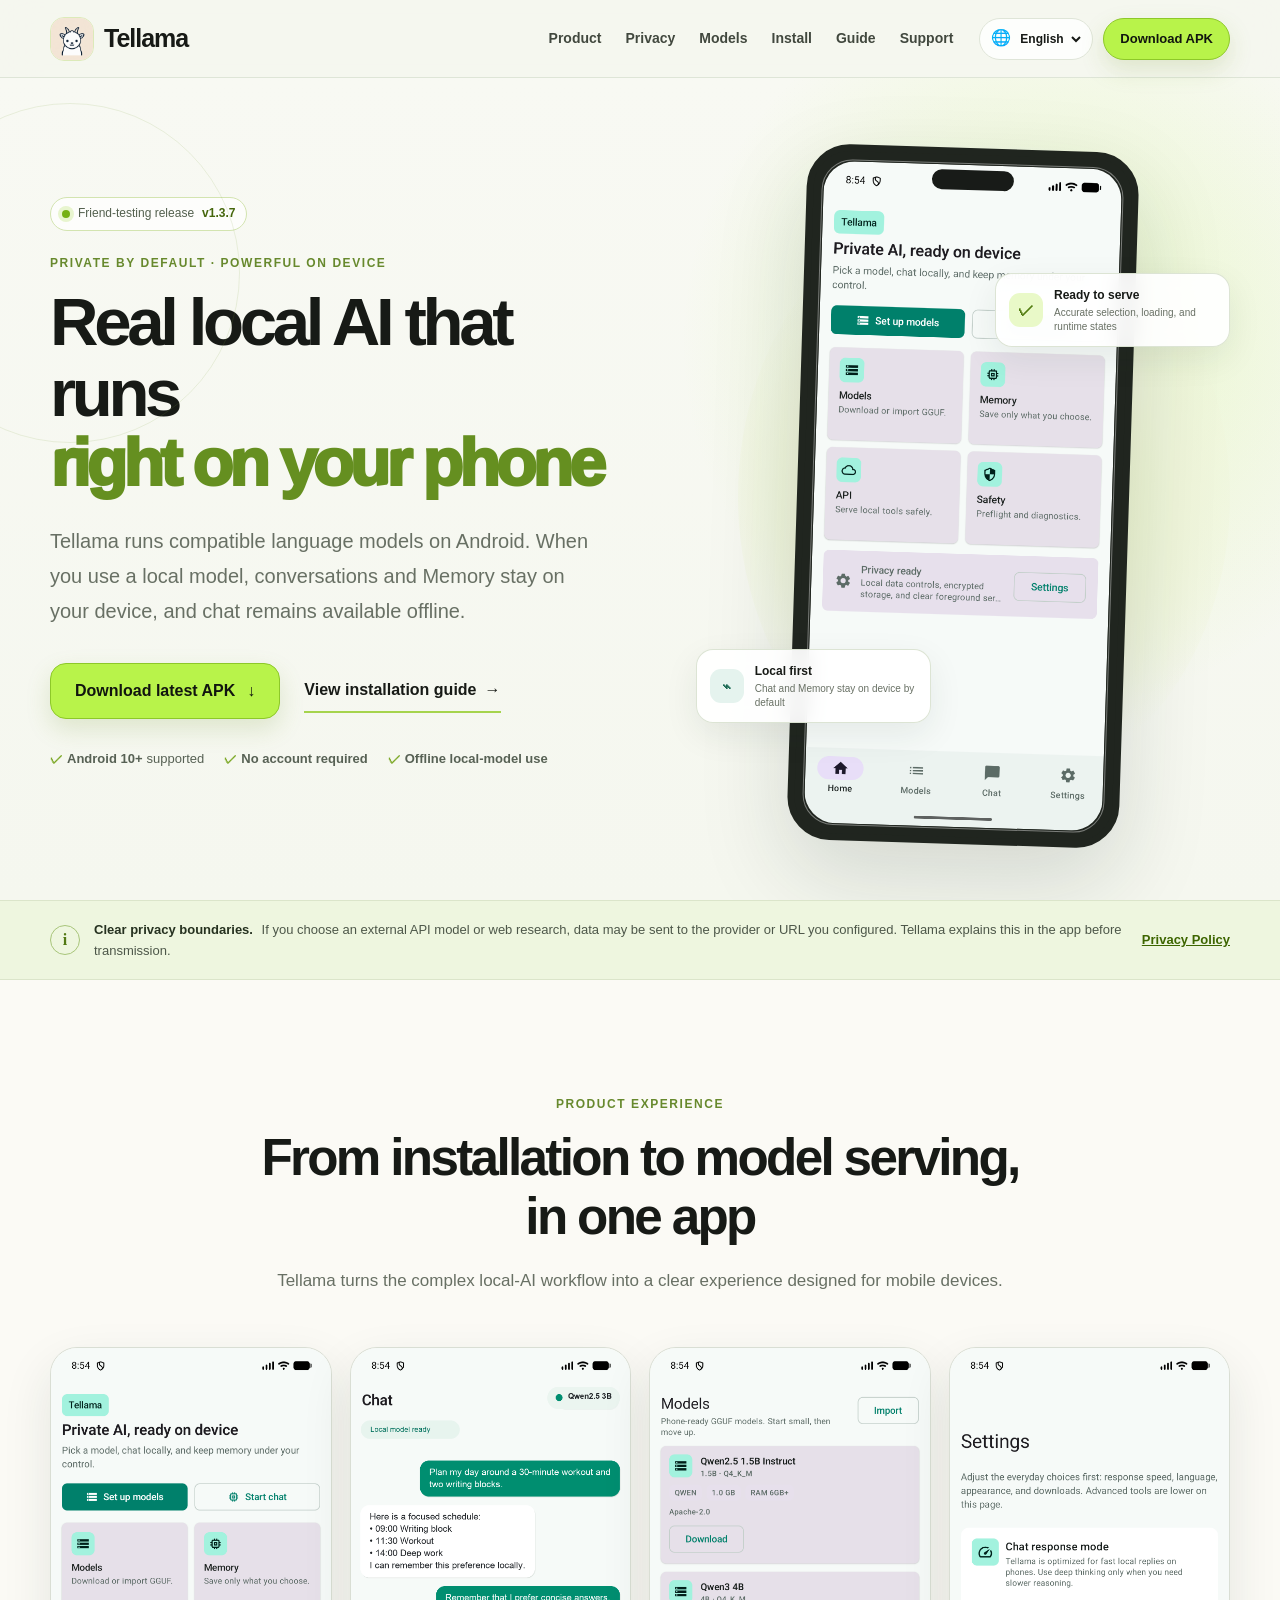
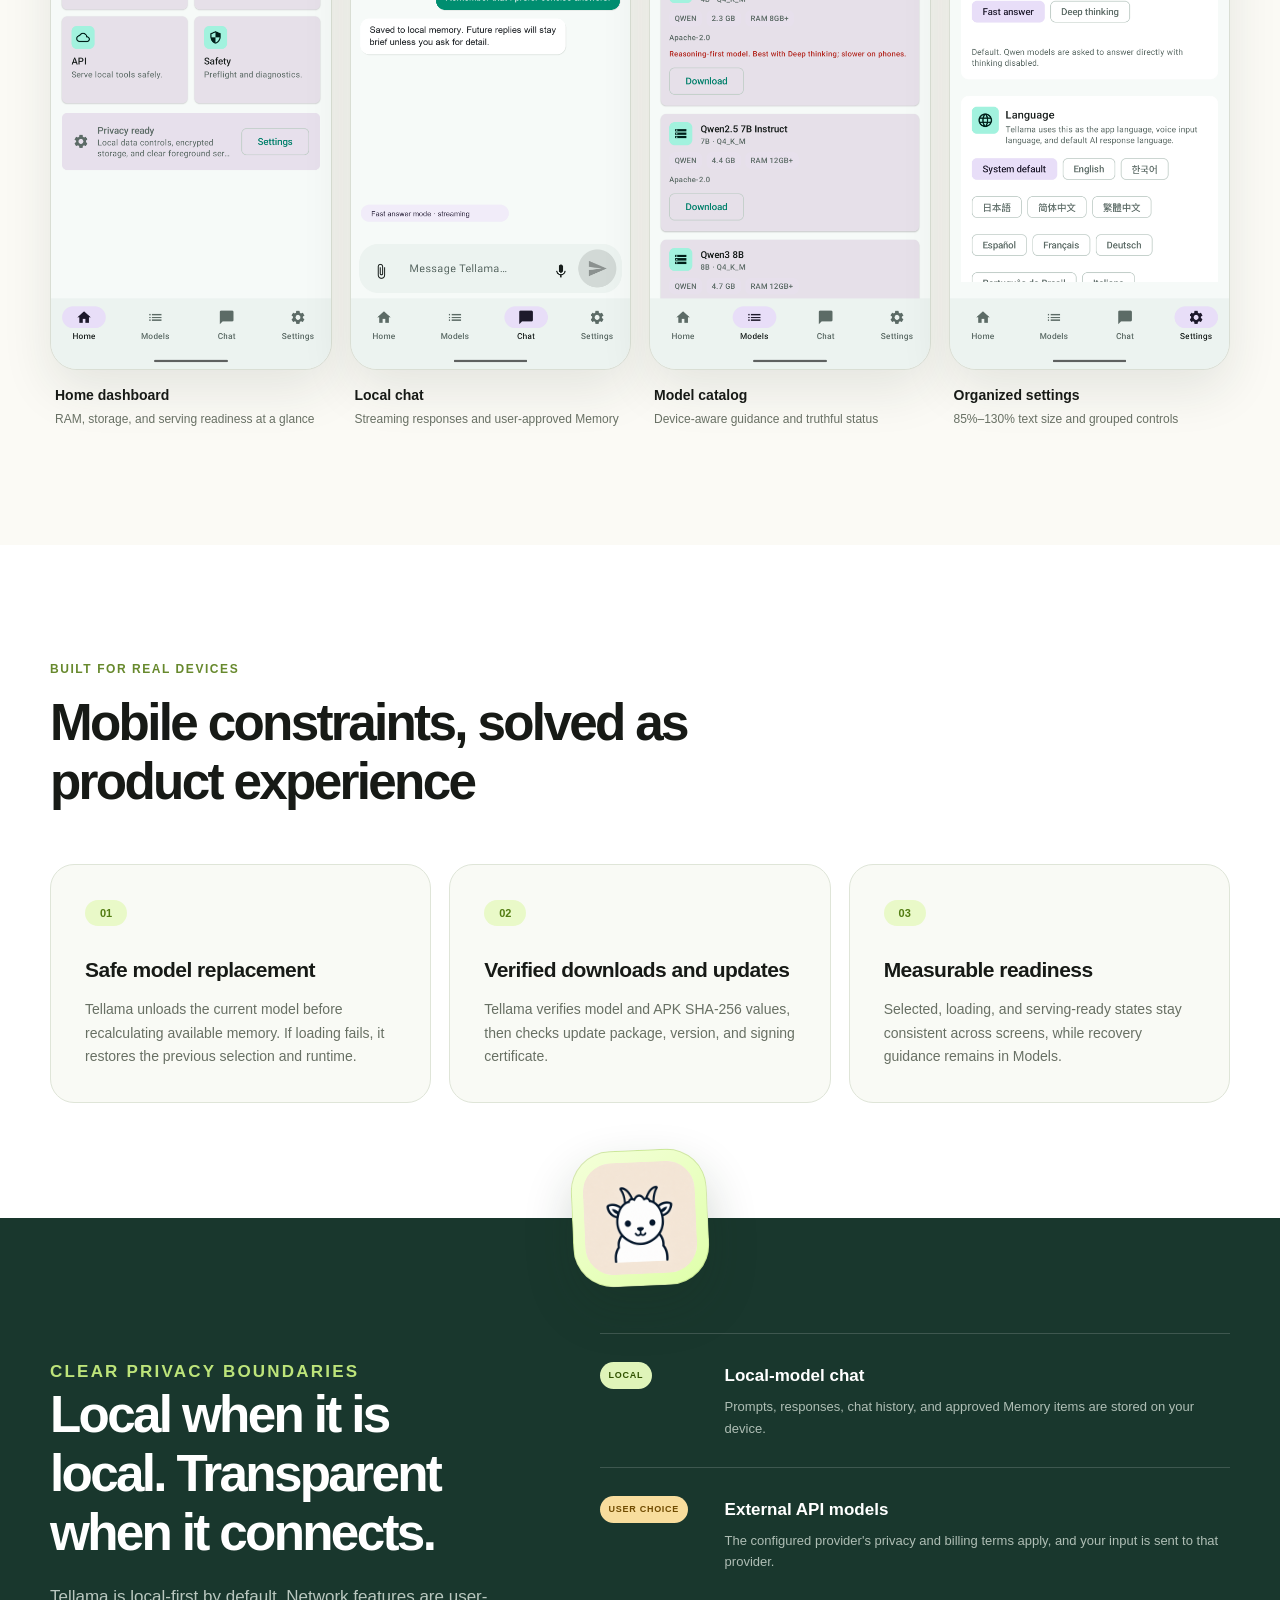
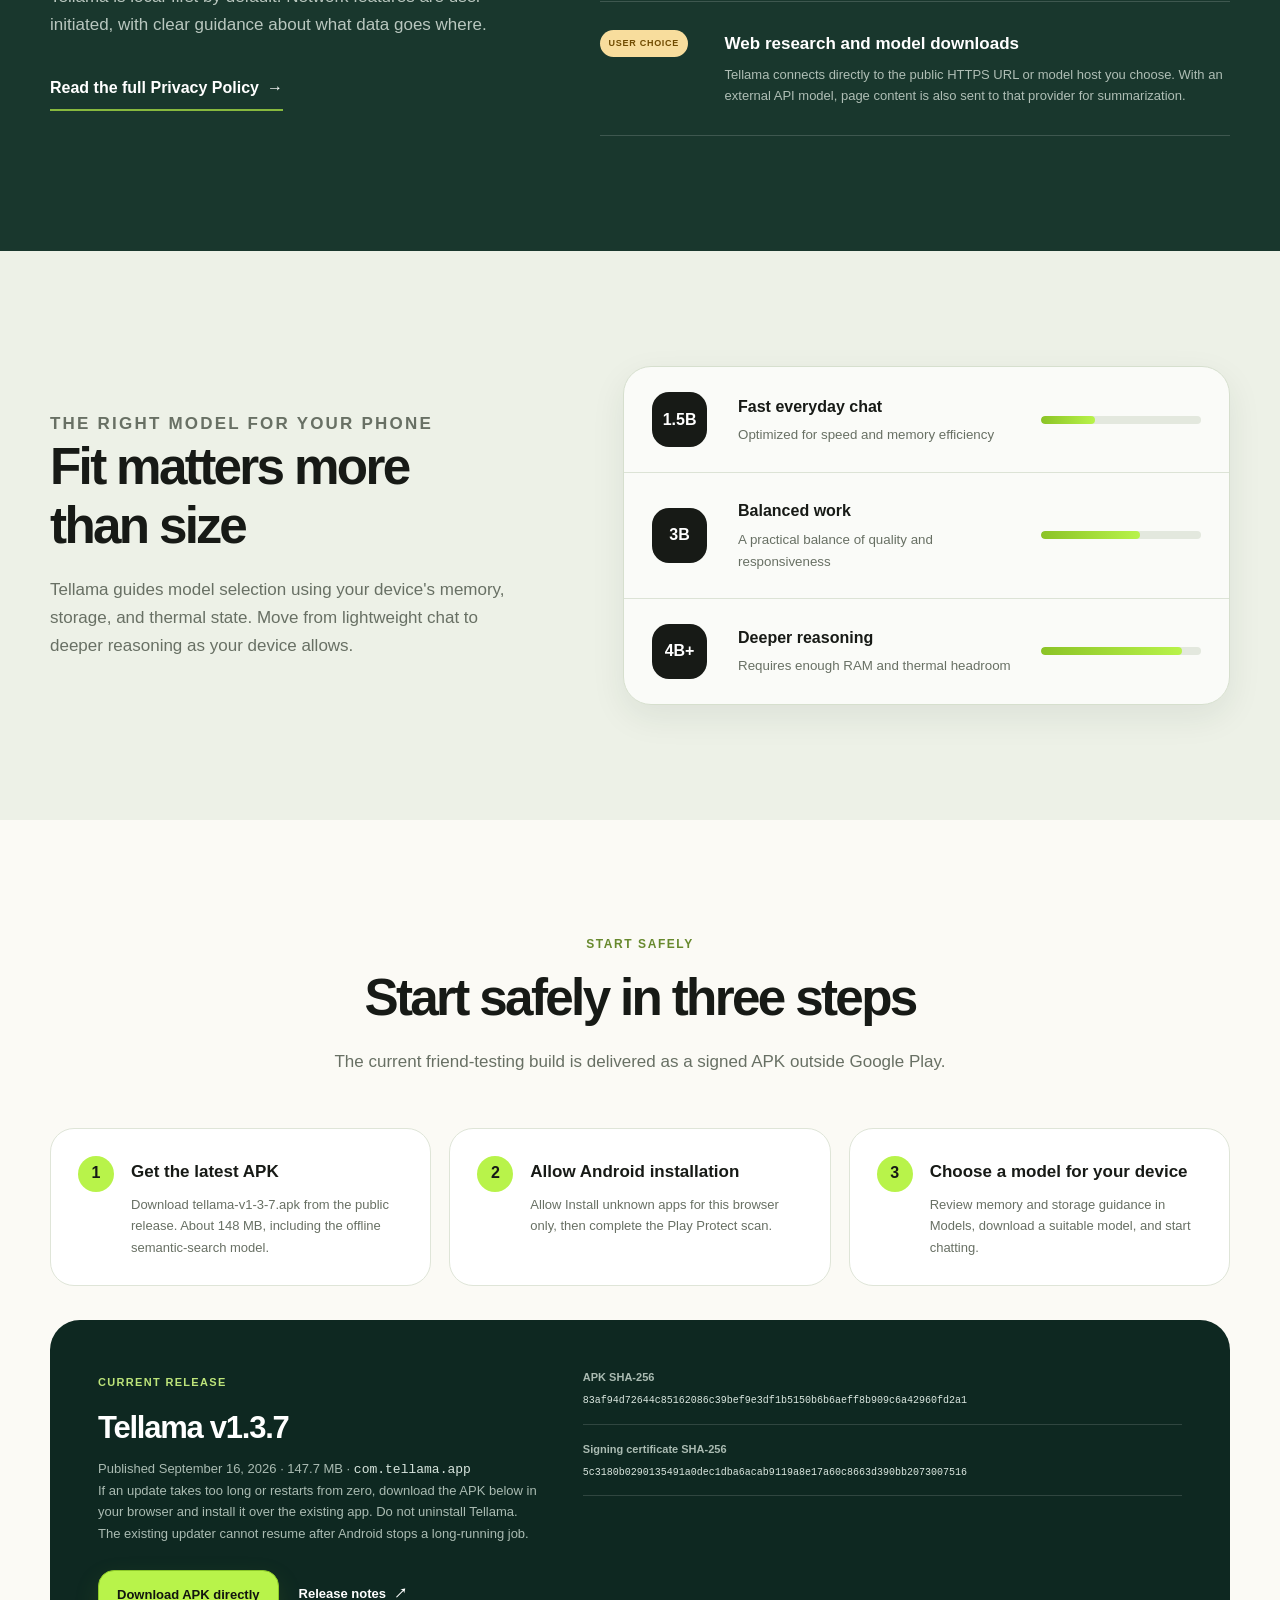
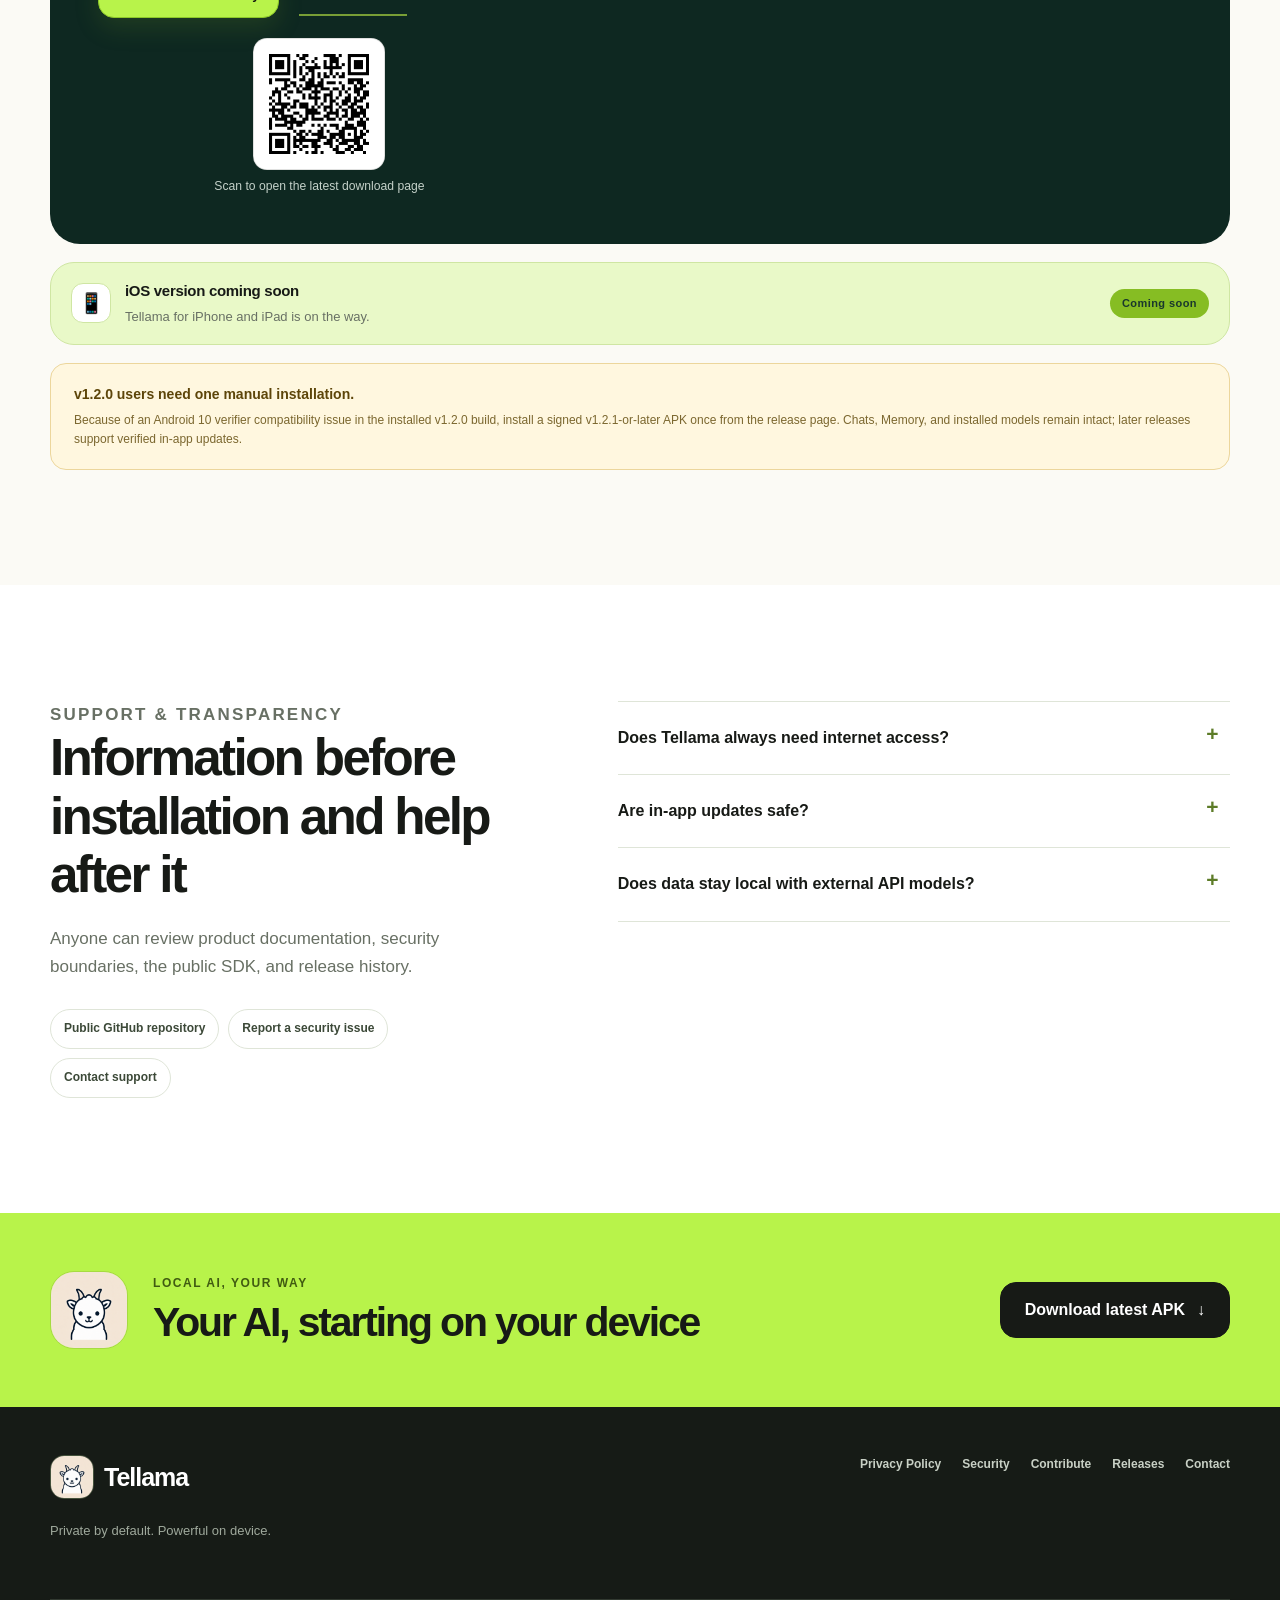
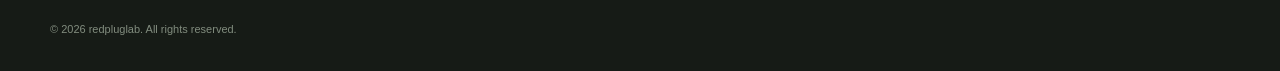
==== commit 09db1e27: "docs: disclose legacy slow-download limit and safe update path" ====
--- a/index.html
+++ b/index.html
@@ -266,6 +266,7 @@
             <span class="release-label" data-i18n="currentRelease">CURRENT RELEASE</span>
             <h3>Tellama v1.3.7</h3>
             <p><span data-i18n="releasedAt">2026년 9월 16일 공개</span> · 147.7 MB · <code>com.tellama.app</code></p>
+            <p data-i18n="updateSlowNetwork">업데이트 다운로드가 오래 걸리거나 처음부터 반복되면 아래 APK를 브라우저로 받아 기존 앱 위에 설치하세요. 앱을 삭제하지 마세요. 기존 업데이트 기능은 Android 작업 시간 제한 후 이어받기를 지원하지 않습니다.</p>
             <div class="release-links">
               <a class="button" href="https://github.com/redpluglab/tellama/releases/download/tellama-v1-3-7/tellama-v1-3-7.apk" data-i18n="downloadApk">APK 직접 다운로드</a>
               <a class="text-link" href="https://github.com/redpluglab/tellama/releases/tag/tellama-v1-3-7"><span data-i18n="releaseNotes">릴리즈 노트</span><span aria-hidden="true">↗</span></a>
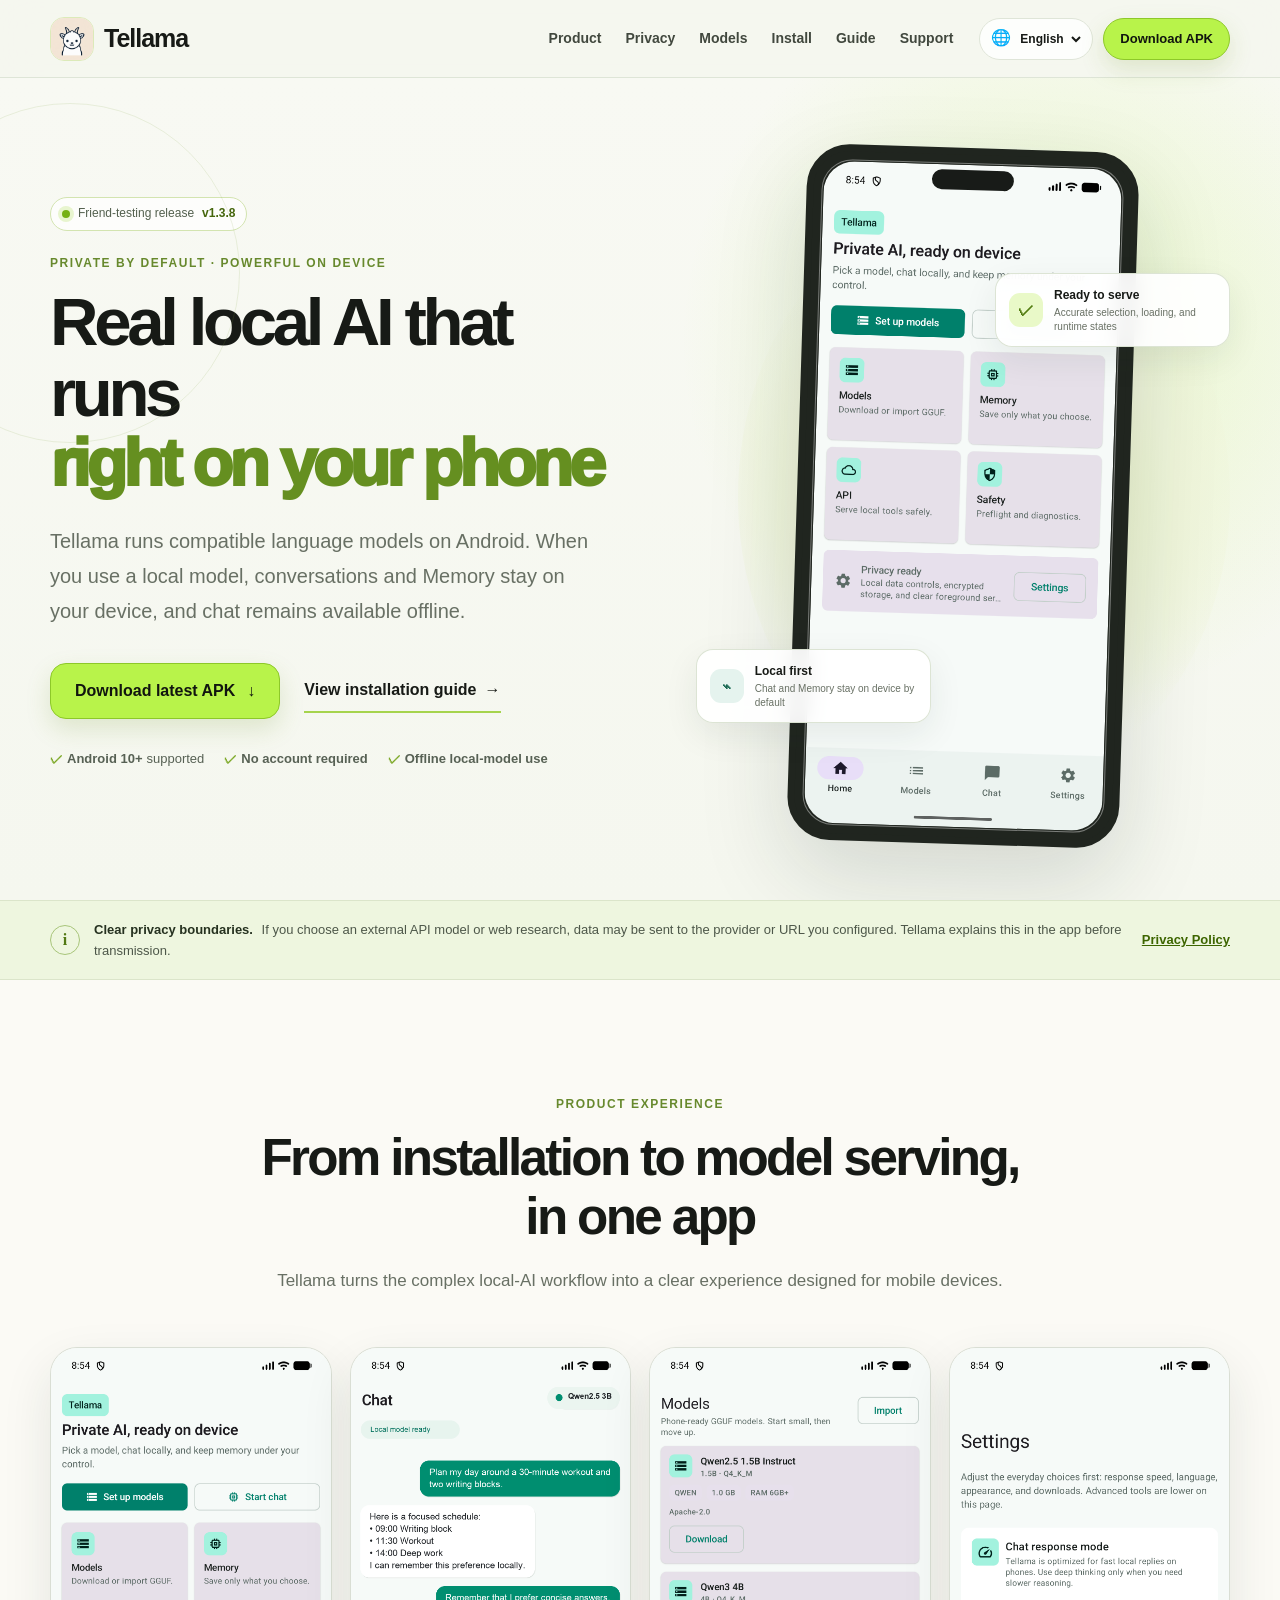
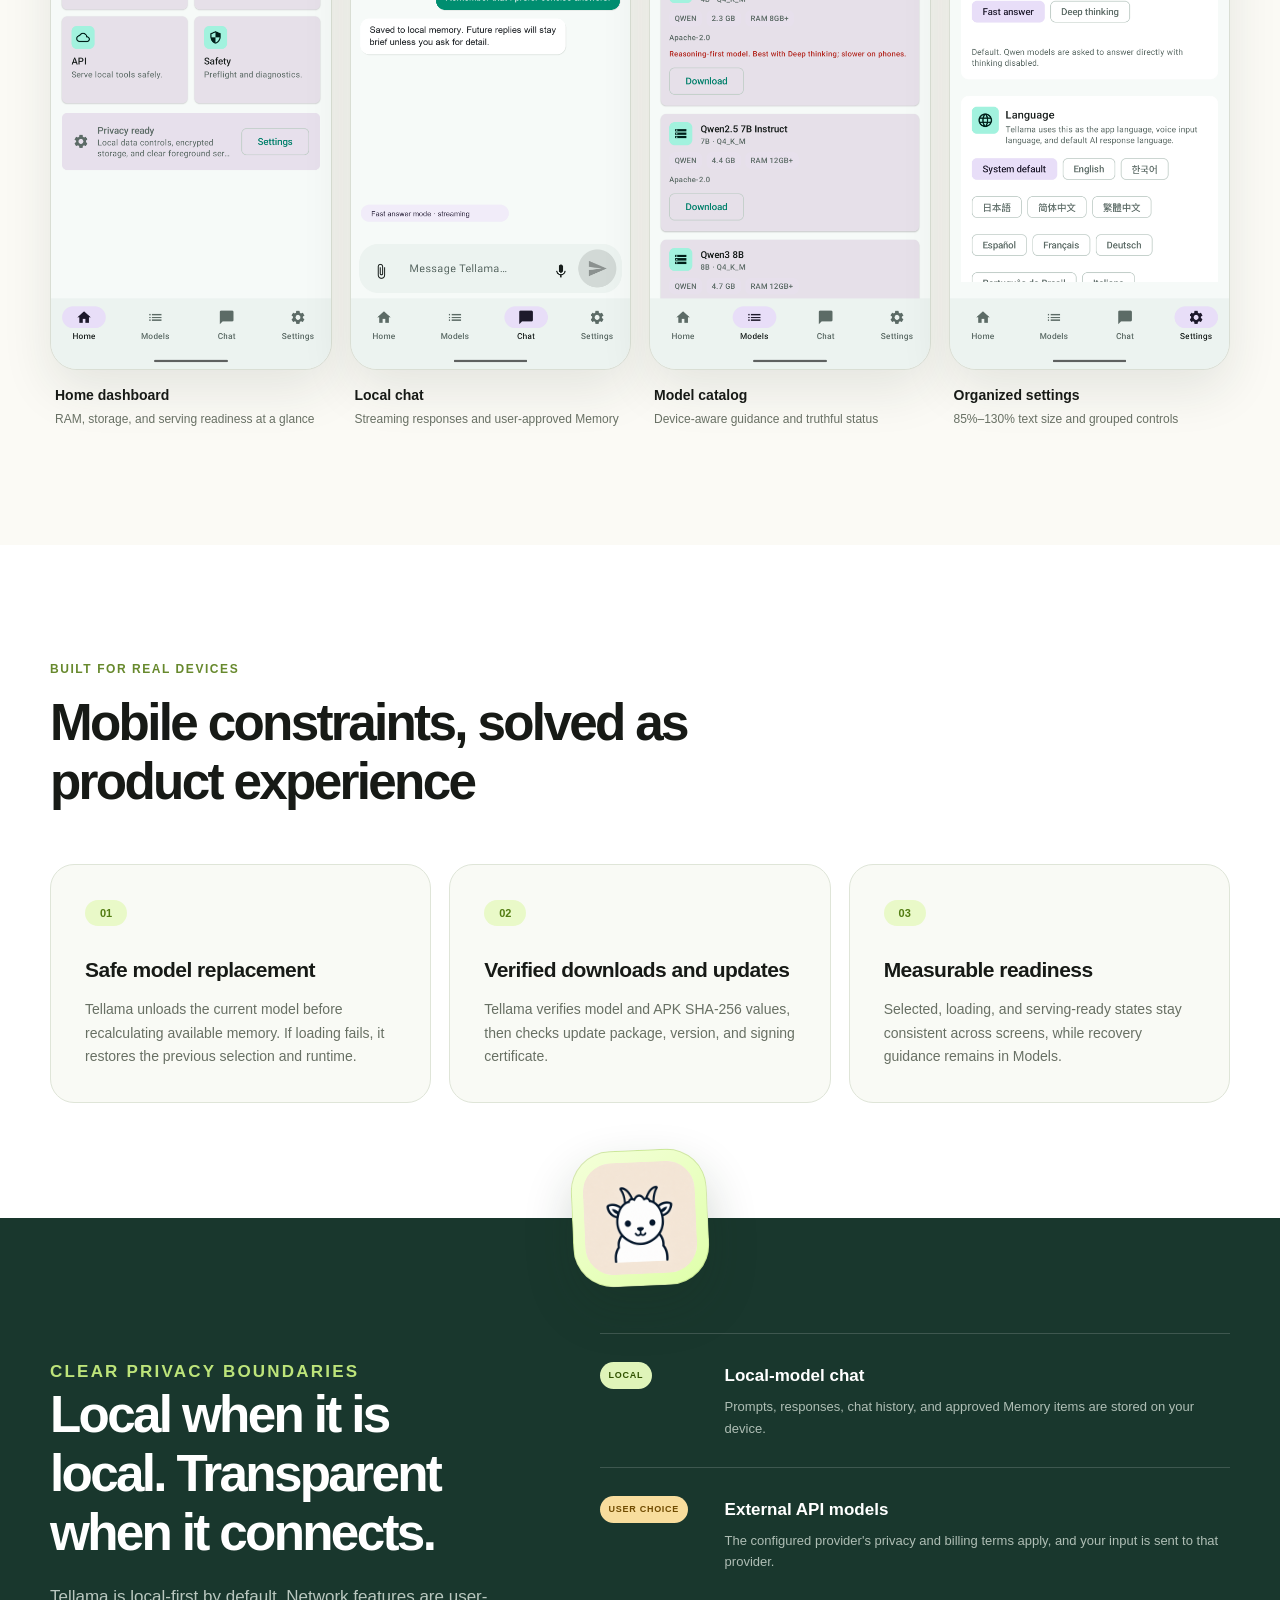
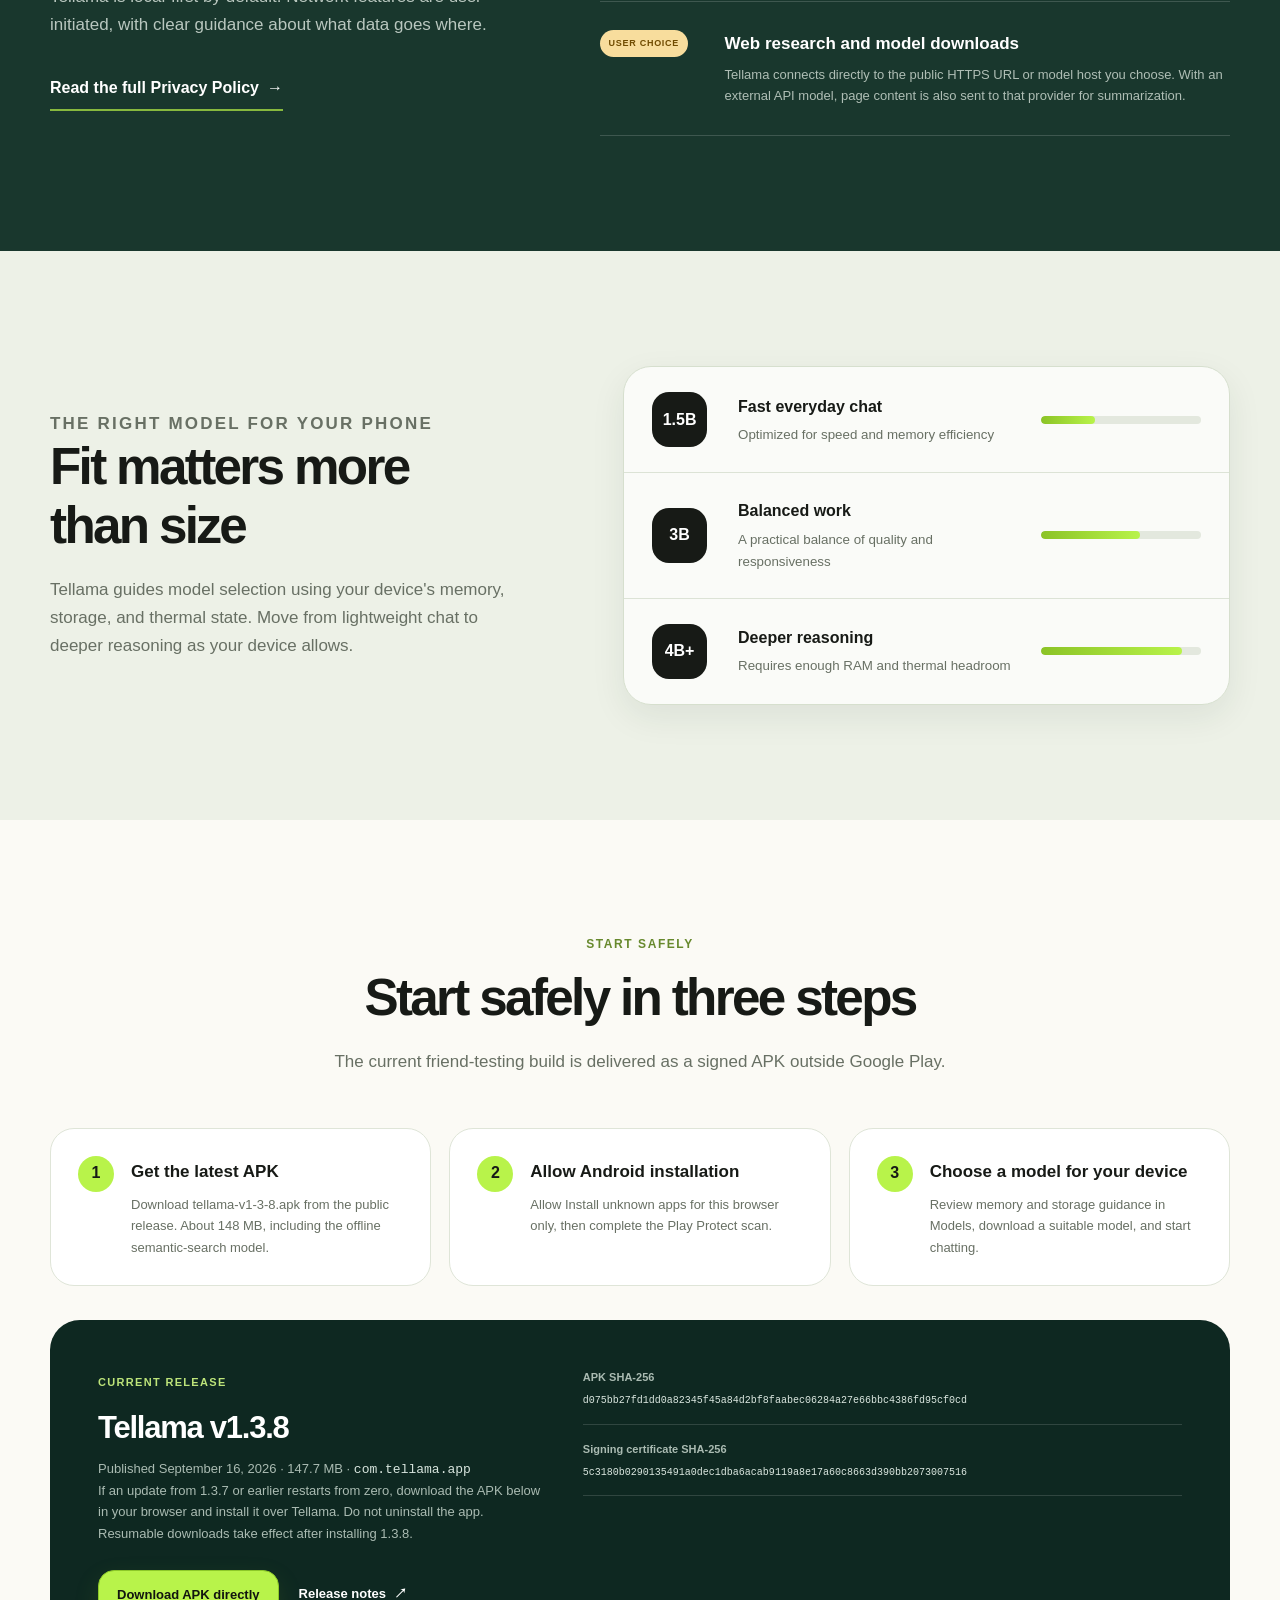
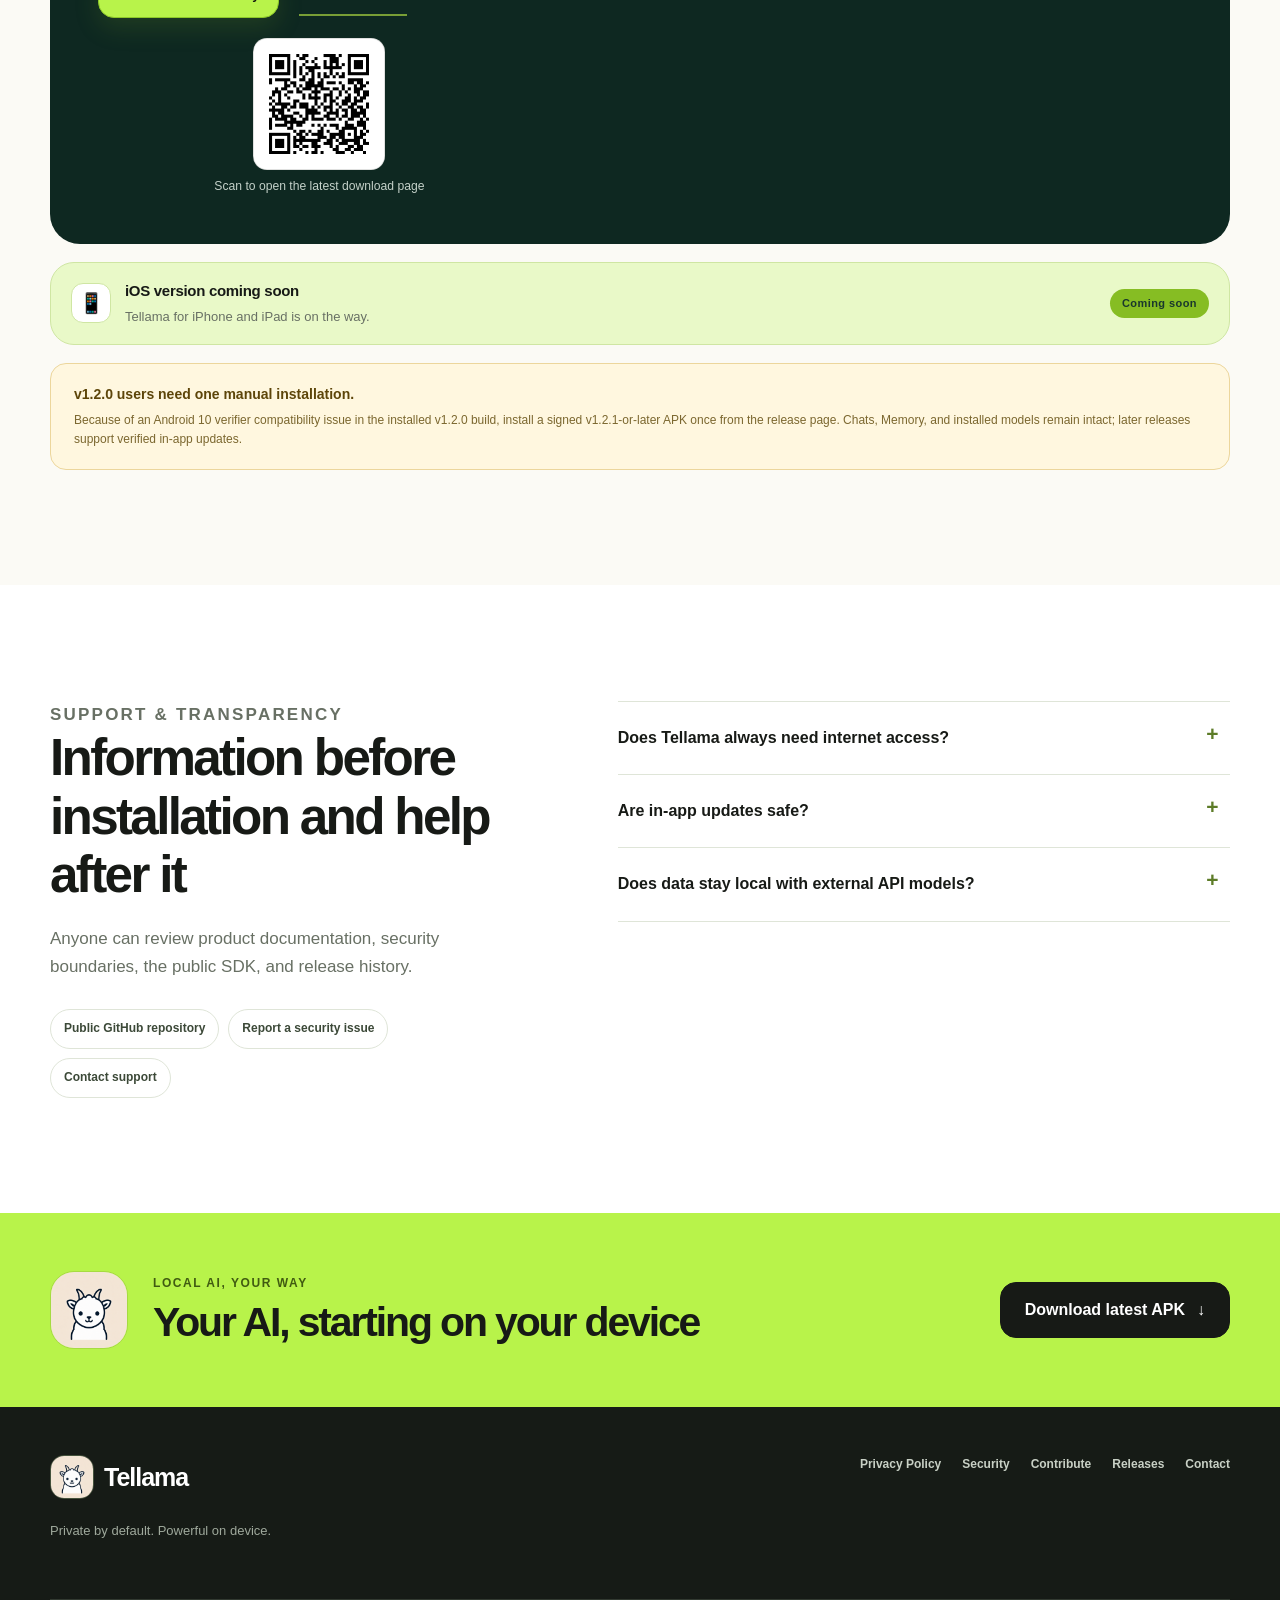
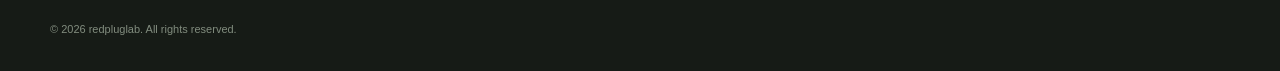
==== commit bef379c9: "docs: prepare 1.3.8 resumable update release and website" ====
--- a/index.html
+++ b/index.html
@@ -42,7 +42,7 @@
     "downloadUrl": "https://github.com/redpluglab/tellama/releases/latest",
     "operatingSystem": "Android 10 or later",
     "applicationCategory": "UtilitiesApplication",
-    "softwareVersion": "1.3.7",
+    "softwareVersion": "1.3.8",
     "description": "A privacy-first Android application for running compatible language models directly on device.",
     "offers": {"@type": "Offer", "price": "0", "priceCurrency": "USD"},
     "publisher": {"@type": "Organization", "name": "redpluglab", "url": "https://github.com/redpluglab"}
@@ -97,7 +97,7 @@
           <div class="release-badge">
             <span class="status-dot" aria-hidden="true"></span>
             <span data-i18n="releaseBadge">지인 테스트 릴리즈</span>
-            <strong>v1.3.7</strong>
+            <strong>v1.3.8</strong>
           </div>
           <p class="eyebrow" data-i18n="heroEyebrow">PRIVATE BY DEFAULT · POWERFUL ON DEVICE</p>
           <h1>
@@ -256,7 +256,7 @@
           <p data-i18n="installBody">현재 지인 테스트는 Google Play가 아닌 서명된 APK로 제공합니다.</p>
         </div>
         <ol class="install-grid">
-          <li><span>1</span><div><h3 data-i18n="install1Title">최신 APK 받기</h3><p data-i18n="install1Body">공개 릴리즈에서 tellama-v1-3-7.apk를 내려받습니다. 오프라인 의미 검색 모델을 포함해 약 148 MB입니다.</p></div></li>
+          <li><span>1</span><div><h3 data-i18n="install1Title">최신 APK 받기</h3><p data-i18n="install1Body">공개 릴리즈에서 tellama-v1-3-8.apk를 내려받습니다. 오프라인 의미 검색 모델을 포함해 약 148 MB입니다.</p></div></li>
           <li><span>2</span><div><h3 data-i18n="install2Title">Android 설치 허용</h3><p data-i18n="install2Body">브라우저의 ‘알 수 없는 앱 설치’ 권한을 이번 설치에만 허용하고 Play Protect 검사를 완료합니다.</p></div></li>
           <li><span>3</span><div><h3 data-i18n="install3Title">기기에 맞는 모델 선택</h3><p data-i18n="install3Body">모델 화면의 메모리·저장공간 안내를 확인한 뒤 다운로드하고 대화를 시작합니다.</p></div></li>
         </ol>
@@ -264,12 +264,12 @@
         <div class="release-panel">
           <div class="release-summary">
             <span class="release-label" data-i18n="currentRelease">CURRENT RELEASE</span>
-            <h3>Tellama v1.3.7</h3>
+            <h3>Tellama v1.3.8</h3>
             <p><span data-i18n="releasedAt">2026년 9월 16일 공개</span> · 147.7 MB · <code>com.tellama.app</code></p>
-            <p data-i18n="updateSlowNetwork">업데이트 다운로드가 오래 걸리거나 처음부터 반복되면 아래 APK를 브라우저로 받아 기존 앱 위에 설치하세요. 앱을 삭제하지 마세요. 기존 업데이트 기능은 Android 작업 시간 제한 후 이어받기를 지원하지 않습니다.</p>
+            <p data-i18n="updateSlowNetwork">1.3.7 이하에서 업데이트가 처음부터 반복되면 아래 APK를 브라우저로 받아 기존 앱 위에 설치하세요. 앱을 삭제하지 마세요. 다운로드 이어받기 수정은 1.3.8을 설치한 뒤 적용됩니다.</p>
             <div class="release-links">
-              <a class="button" href="https://github.com/redpluglab/tellama/releases/download/tellama-v1-3-7/tellama-v1-3-7.apk" data-i18n="downloadApk">APK 직접 다운로드</a>
-              <a class="text-link" href="https://github.com/redpluglab/tellama/releases/tag/tellama-v1-3-7"><span data-i18n="releaseNotes">릴리즈 노트</span><span aria-hidden="true">↗</span></a>
+              <a class="button" href="https://github.com/redpluglab/tellama/releases/download/tellama-v1-3-8/tellama-v1-3-8.apk" data-i18n="downloadApk">APK 직접 다운로드</a>
+              <a class="text-link" href="https://github.com/redpluglab/tellama/releases/tag/tellama-v1-3-8"><span data-i18n="releaseNotes">릴리즈 노트</span><span aria-hidden="true">↗</span></a>
               <figure class="release-qr">
                 <img src="assets/download-qr.png" alt="Tellama 최신 APK 다운로드 QR 코드" width="132" height="132" loading="lazy">
                 <figcaption data-i18n="downloadQr">폰 카메라로 스캔해 최신 다운로드 페이지 열기</figcaption>
@@ -277,7 +277,7 @@
             </div>
           </div>
           <dl class="integrity-list">
-            <div><dt data-i18n="shaLabel">APK SHA-256</dt><dd><code>83af94d72644c85162086c39bef9e3df1b5150b6b6aeff8b909c6a42960fd2a1</code></dd></div>
+            <div><dt data-i18n="shaLabel">APK SHA-256</dt><dd><code>d075bb27fd1dd0a82345f45a84d2bf8faabec06284a27e66bbc4386fd95cf0cd</code></dd></div>
             <div><dt data-i18n="signerLabel">서명 인증서 SHA-256</dt><dd><code>5c3180b0290135491a0dec1dba6acab9119a8e17a60c8663d390bb2073007516</code></dd></div>
           </dl>
         </div>
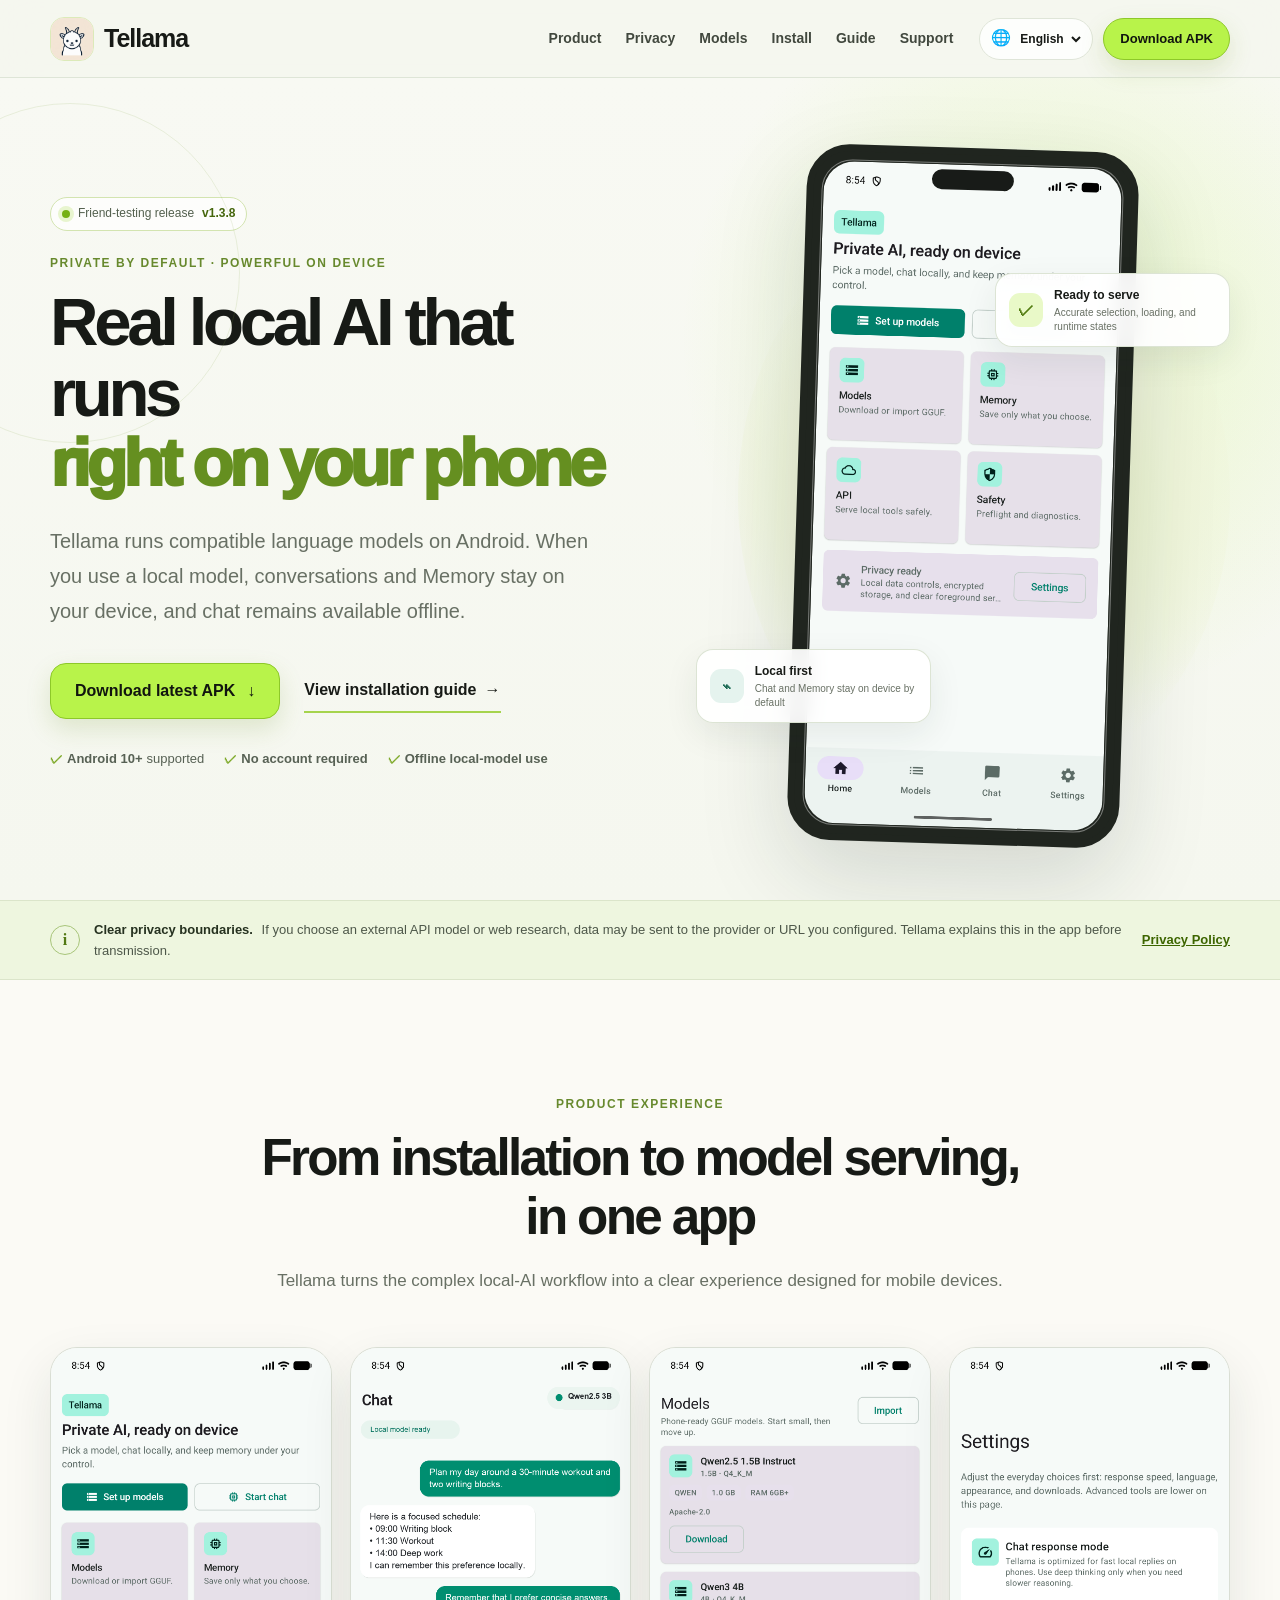
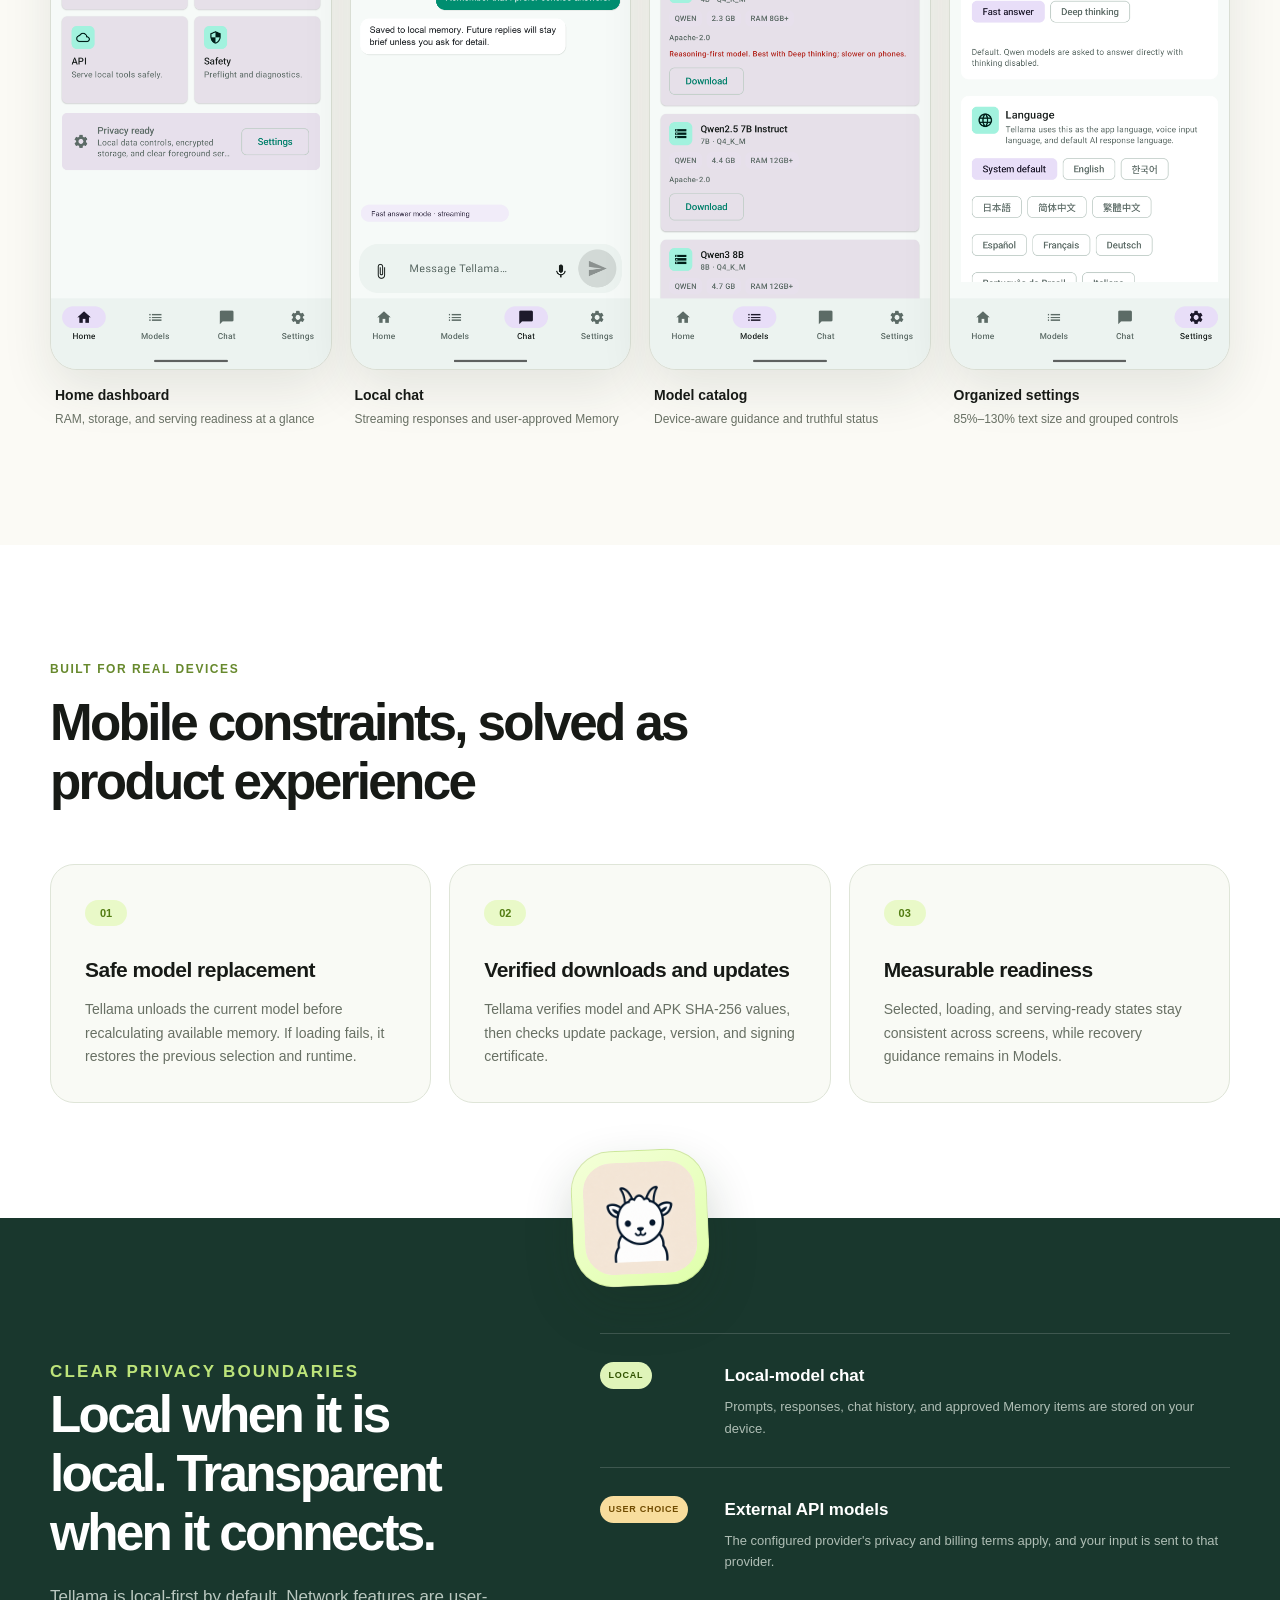
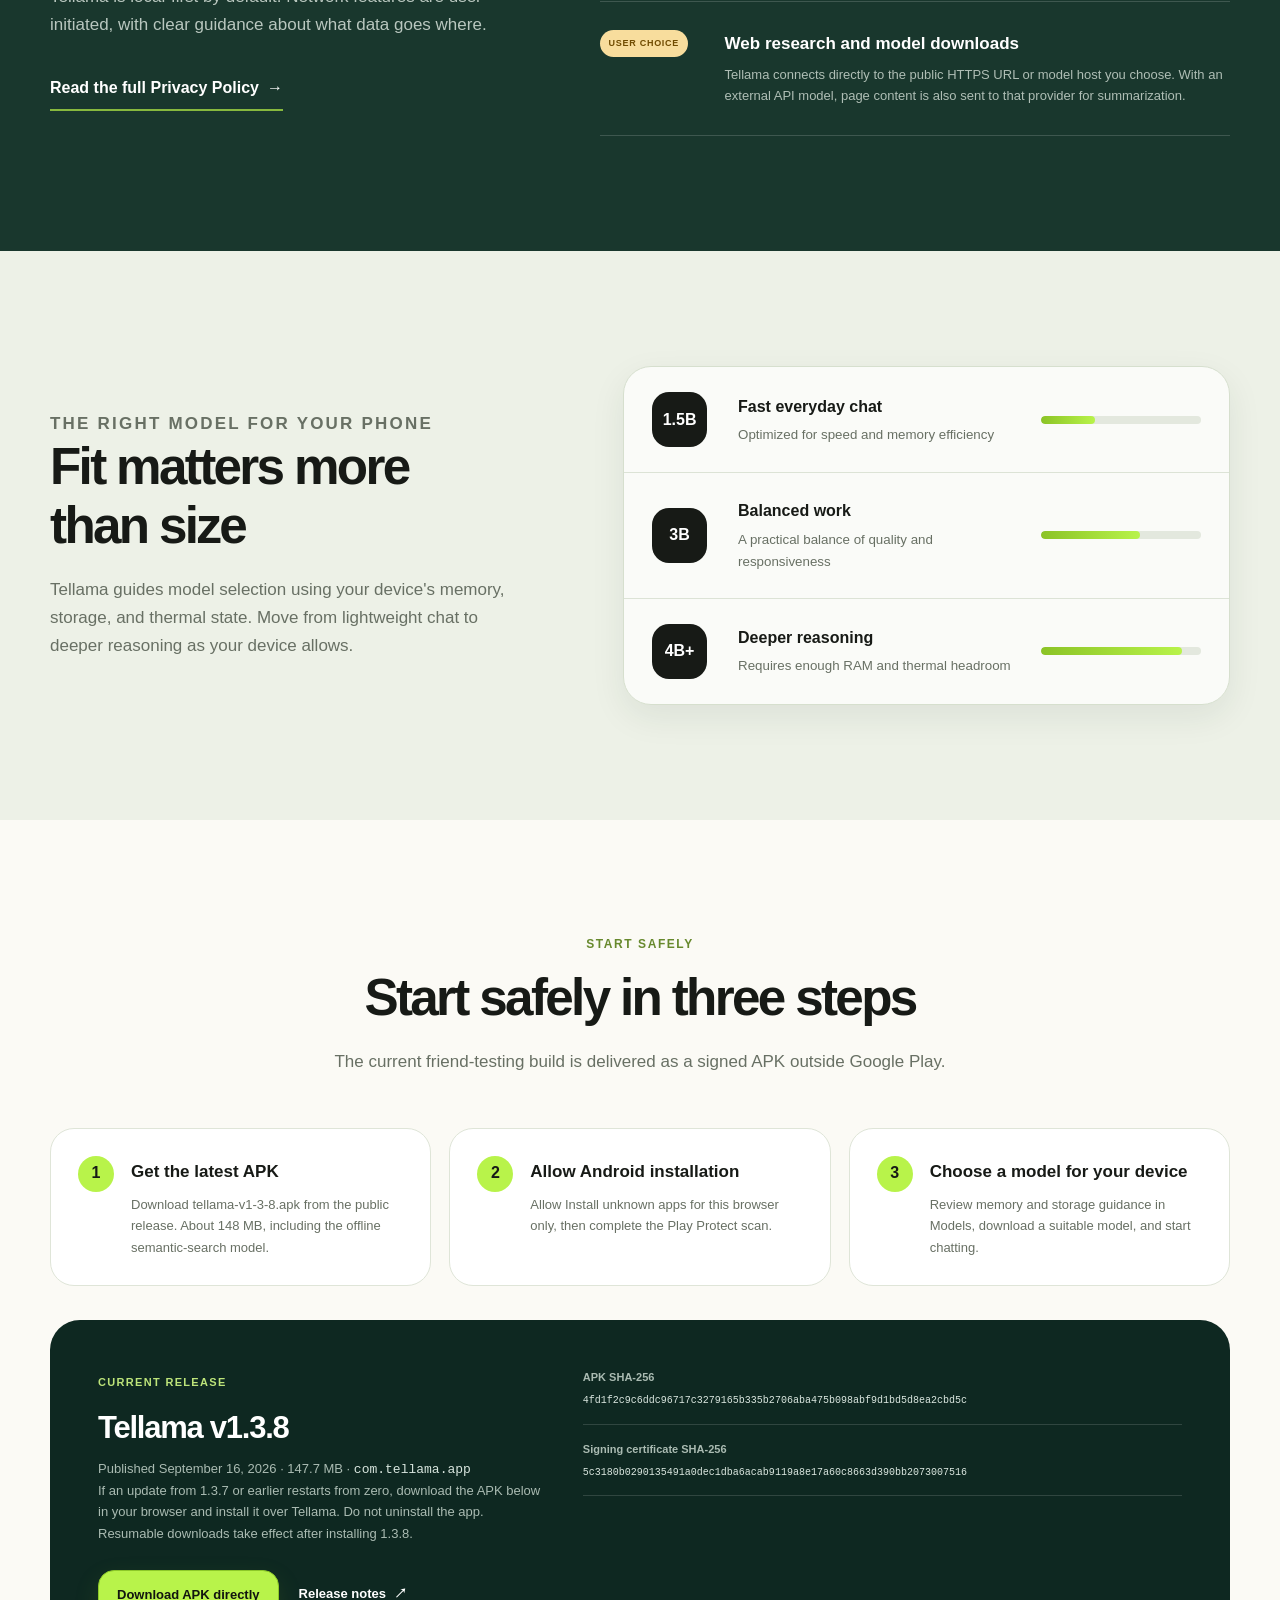
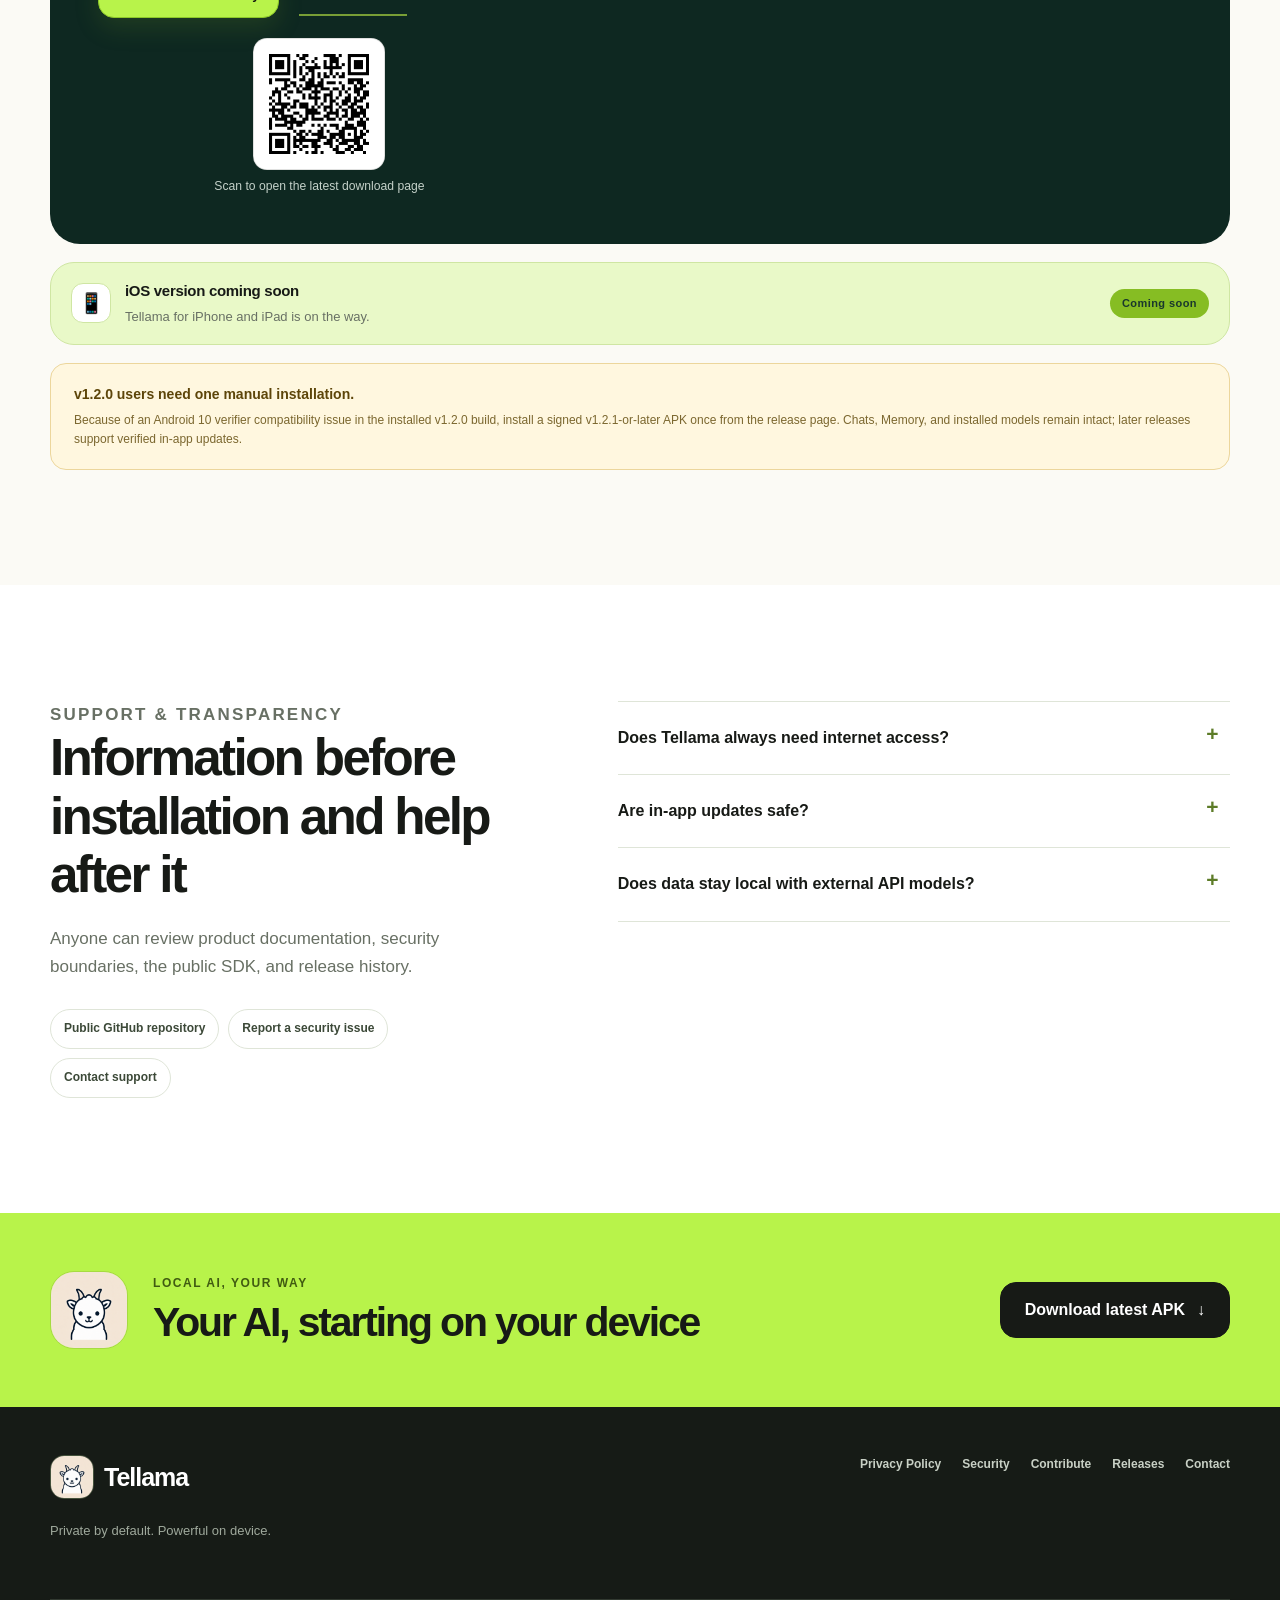
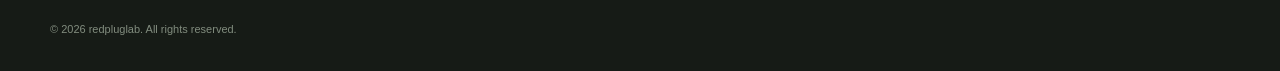
==== commit e479b69f: "docs: pin verified final 1.3.8 APK digest" ====
--- a/index.html
+++ b/index.html
@@ -277,7 +277,7 @@
             </div>
           </div>
           <dl class="integrity-list">
-            <div><dt data-i18n="shaLabel">APK SHA-256</dt><dd><code>d075bb27fd1dd0a82345f45a84d2bf8faabec06284a27e66bbc4386fd95cf0cd</code></dd></div>
+            <div><dt data-i18n="shaLabel">APK SHA-256</dt><dd><code>4fd1f2c9c6ddc96717c3279165b335b2706aba475b098abf9d1bd5d8ea2cbd5c</code></dd></div>
             <div><dt data-i18n="signerLabel">서명 인증서 SHA-256</dt><dd><code>5c3180b0290135491a0dec1dba6acab9119a8e17a60c8663d390bb2073007516</code></dd></div>
           </dl>
         </div>
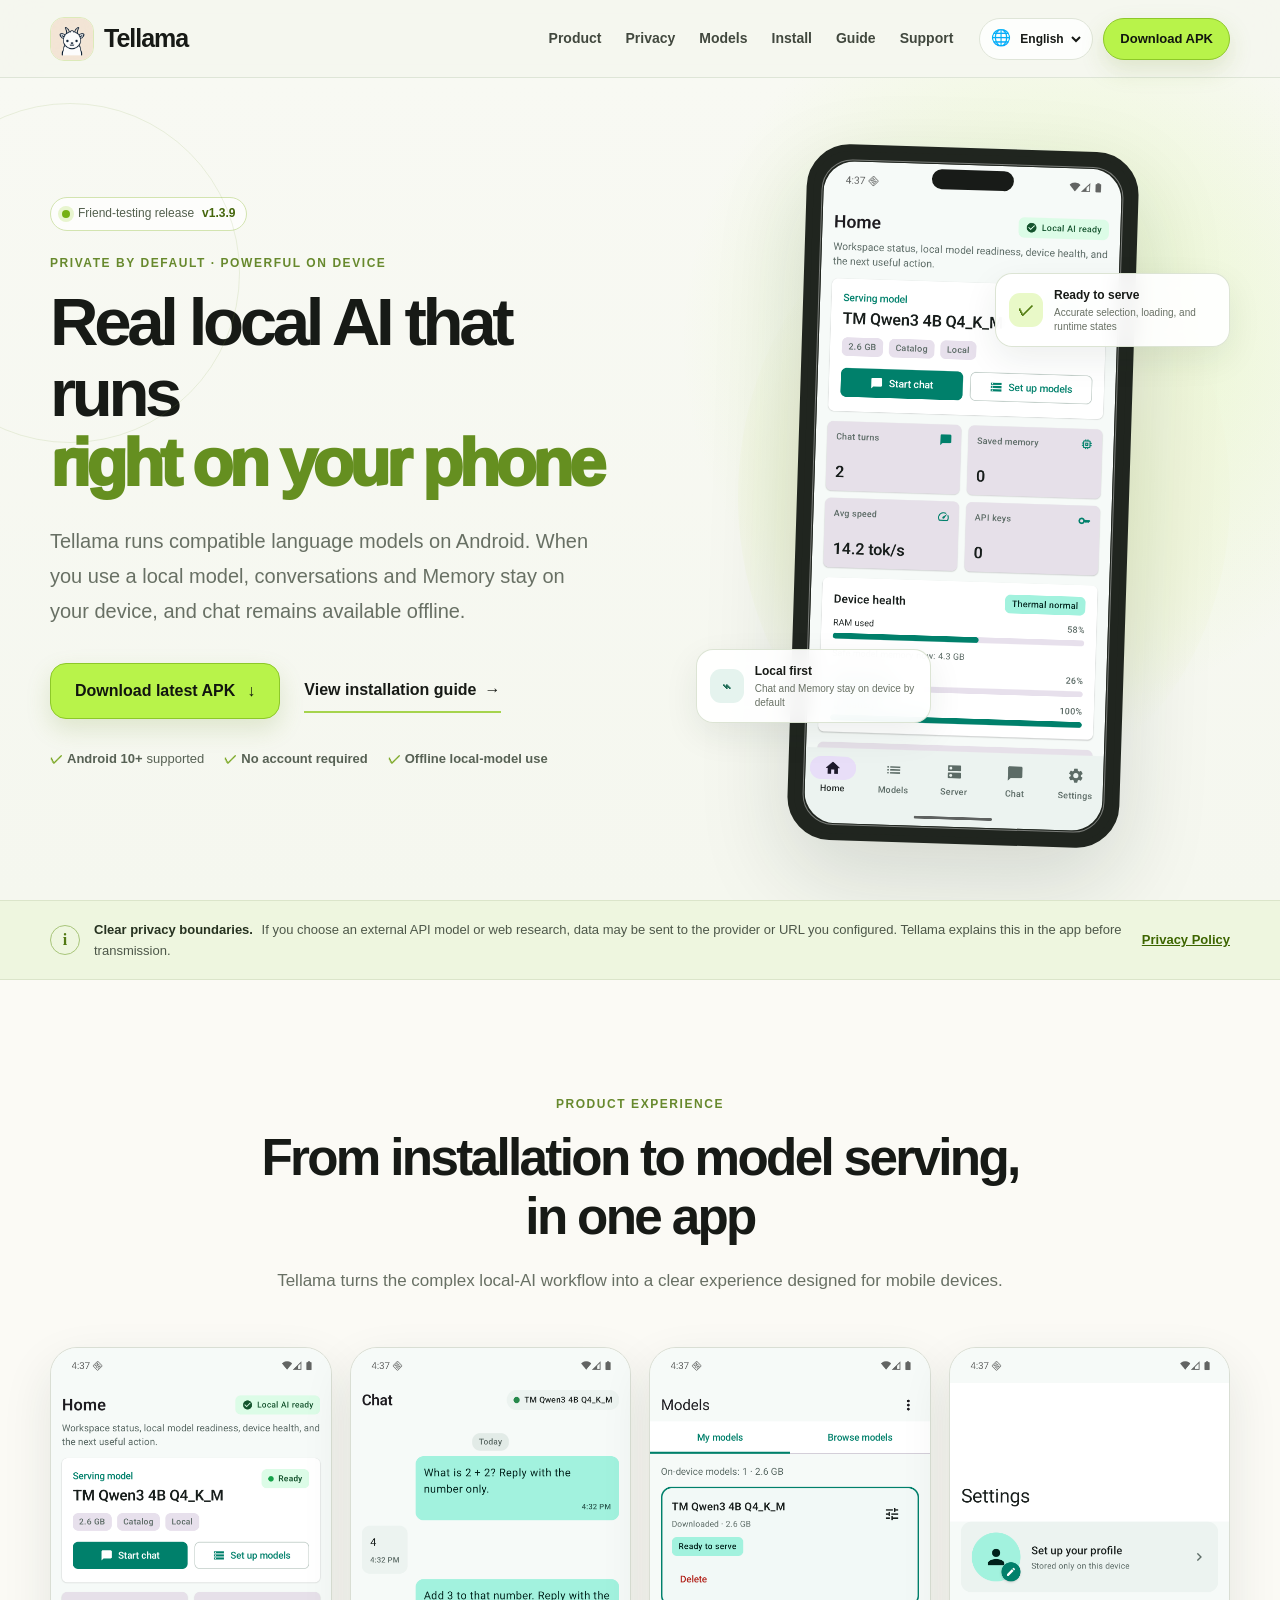
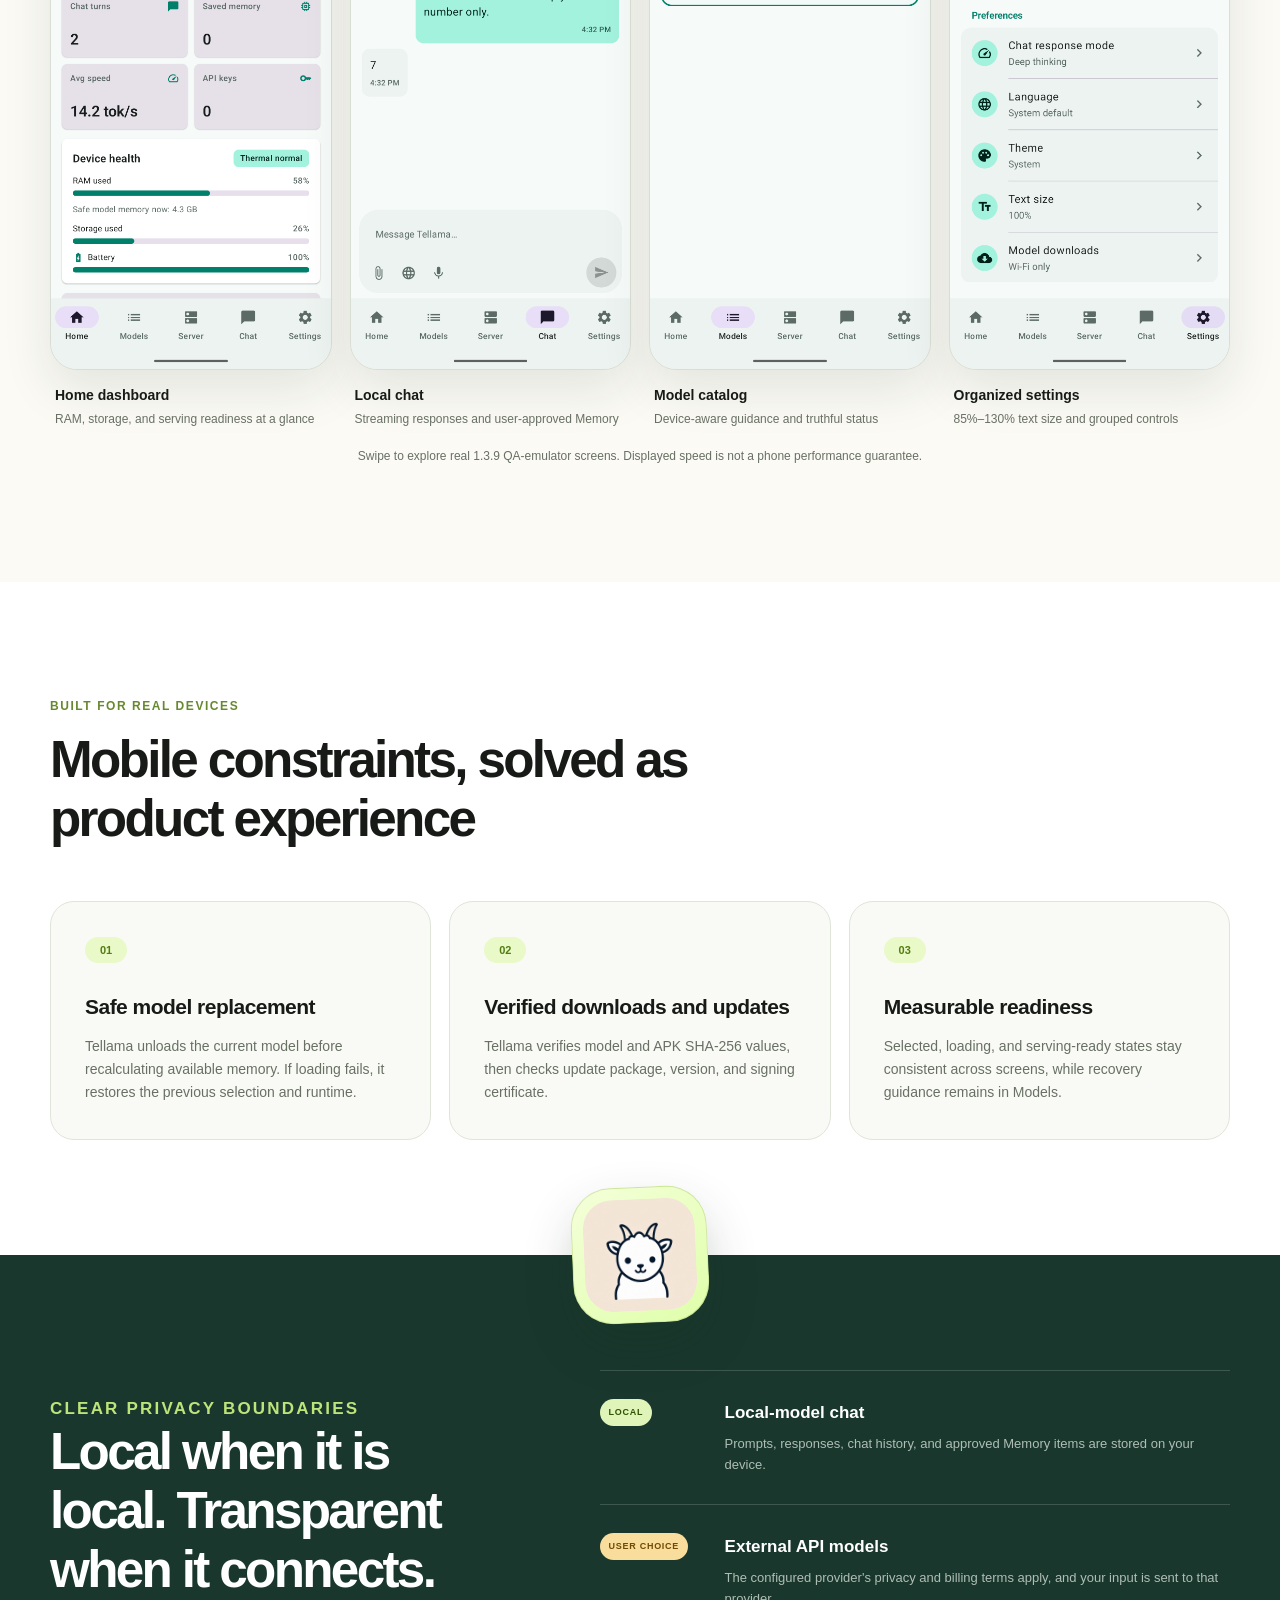
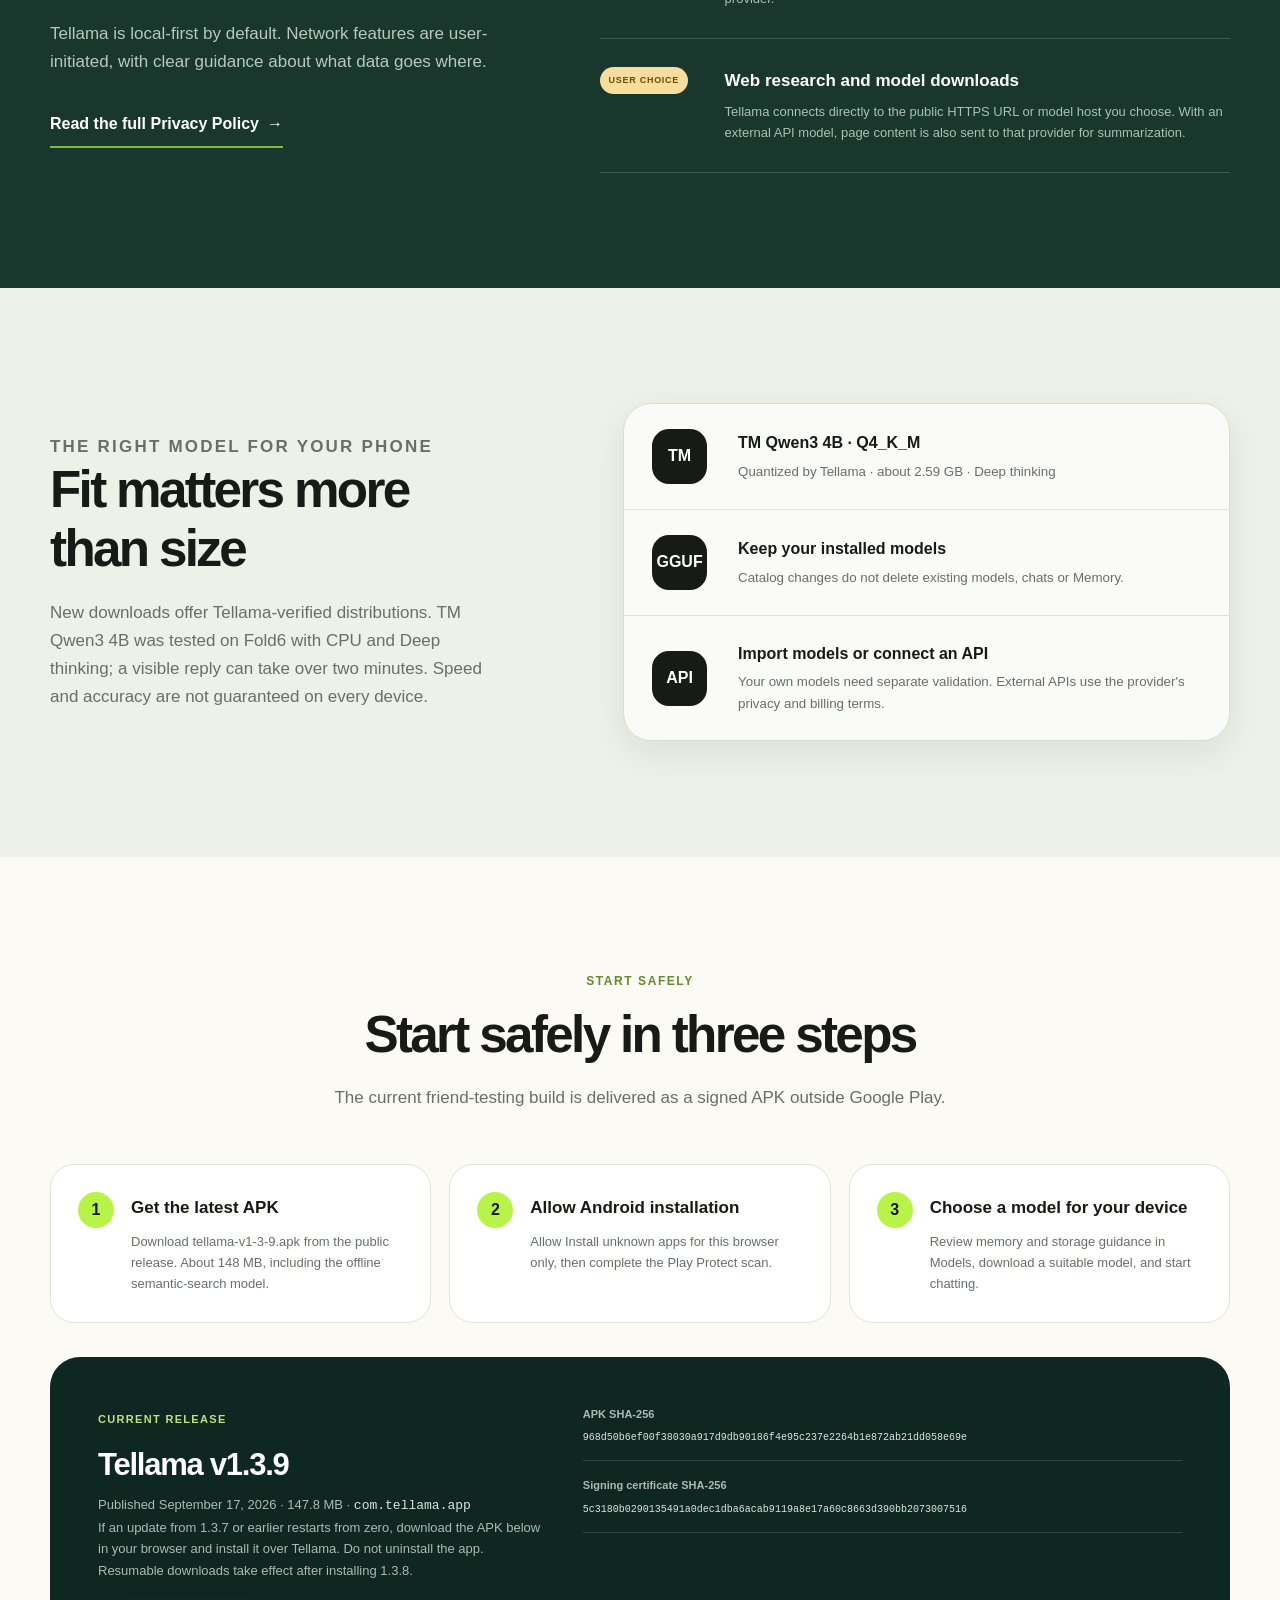
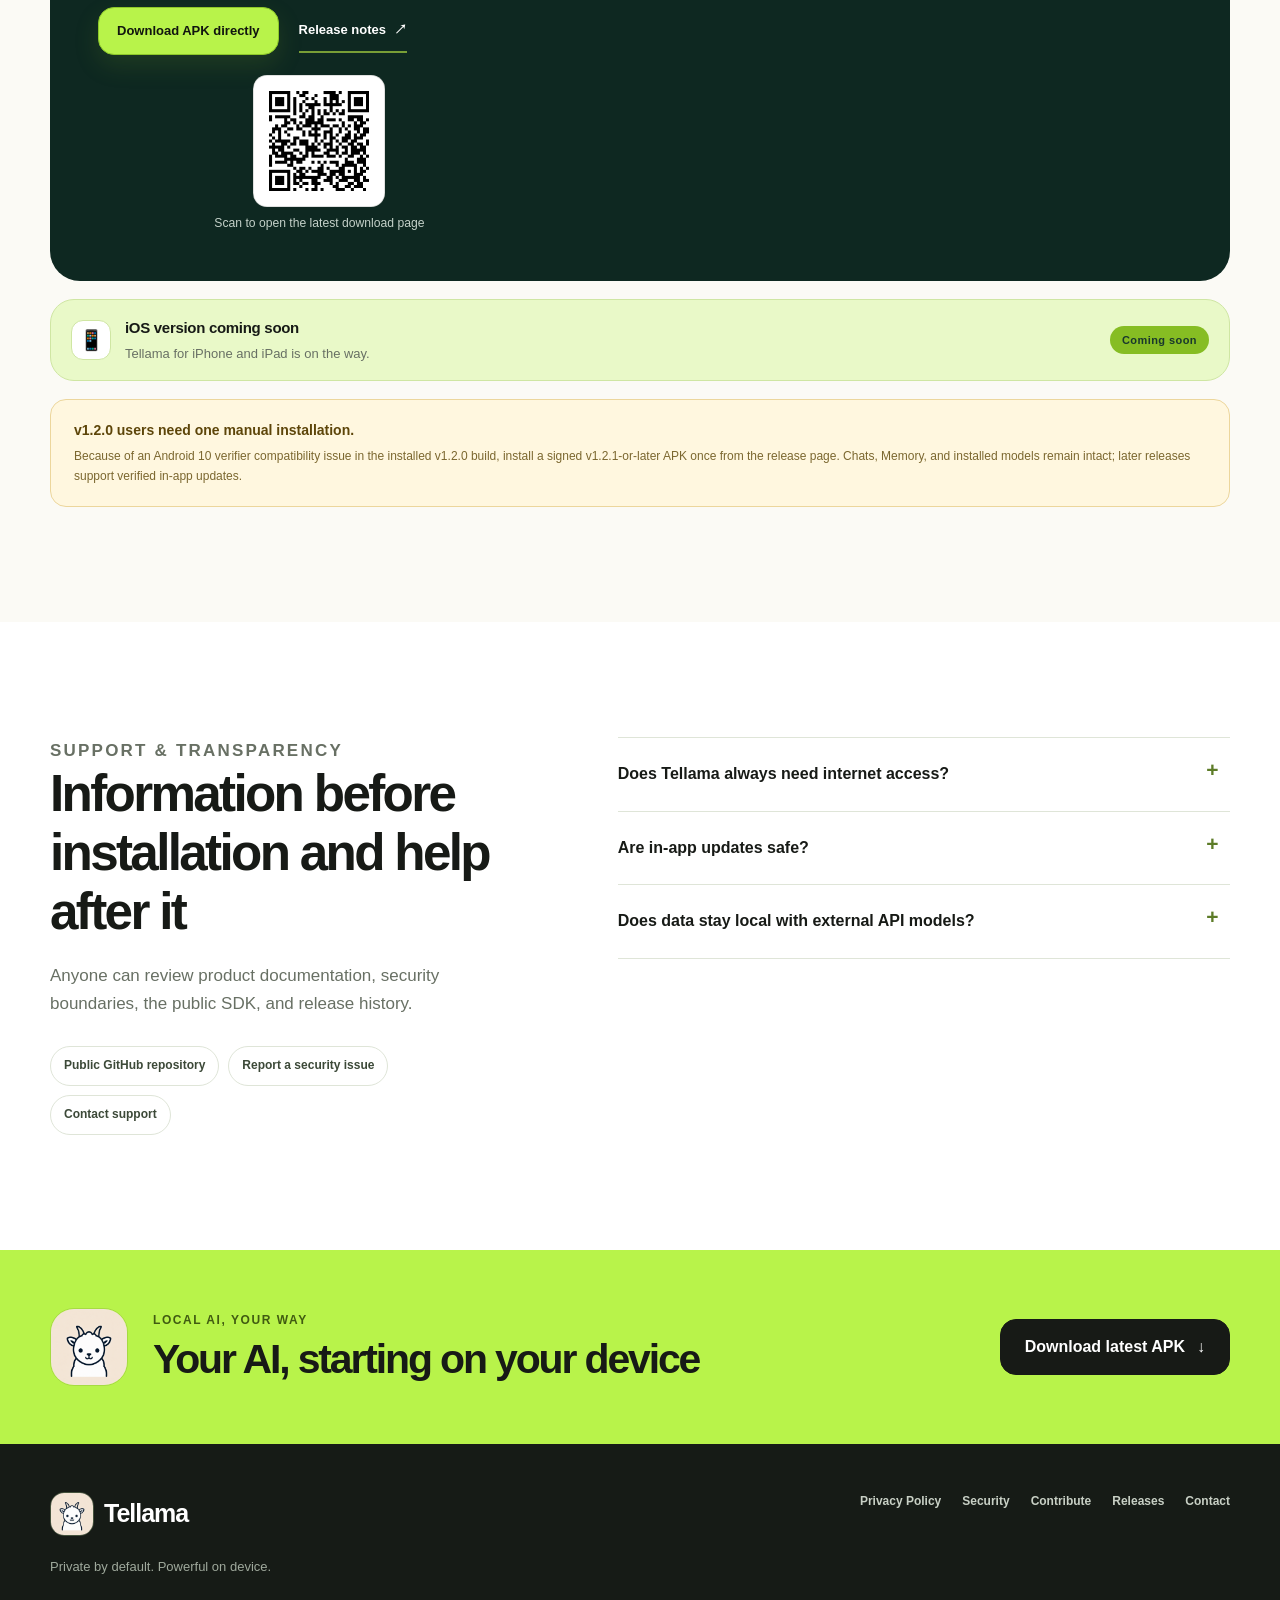
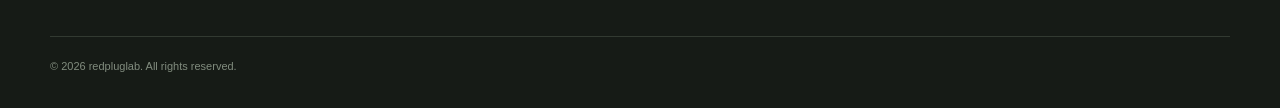
==== commit d3678288: "Prepare 1.3.9 release, TM model guidance and responsive screenshots" ====
--- a/index.html
+++ b/index.html
@@ -19,19 +19,19 @@
   <meta property="og:title" content="Tellama — Local AI for Android">
   <meta property="og:description" content="Private by default. Powerful on device. Local AI built for Android.">
   <meta property="og:url" content="https://redpluglab.github.io/tellama/">
-  <meta property="og:image" content="https://redpluglab.github.io/tellama/assets/screenshots/screenshot-02-home.png">
+  <meta property="og:image" content="https://redpluglab.github.io/tellama/assets/screenshots/screenshot-02-home.png?v=1.3.9">
   <meta property="og:image:alt" content="Tellama Android app home screen">
   <meta name="twitter:card" content="summary_large_image">
   <meta name="twitter:title" content="Tellama — Local AI for Android">
   <meta name="twitter:description" content="Private by default. Powerful on device. Local AI built for Android.">
-  <meta name="twitter:image" content="https://redpluglab.github.io/tellama/assets/screenshots/screenshot-02-home.png">
+  <meta name="twitter:image" content="https://redpluglab.github.io/tellama/assets/screenshots/screenshot-02-home.png?v=1.3.9">
   <link rel="icon" type="image/png" sizes="32x32" href="favicon-32x32.png">
   <link rel="icon" type="image/png" sizes="16x16" href="favicon-16x16.png">
   <link rel="shortcut icon" href="favicon.ico">
   <link rel="apple-touch-icon" sizes="180x180" href="apple-touch-icon.png">
   <link rel="manifest" href="site.webmanifest">
-  <link rel="preload" as="image" href="assets/screenshots/screenshot-02-home.png" fetchpriority="high">
-  <link rel="stylesheet" href="assets/site.css">
+  <link rel="preload" as="image" href="assets/screenshots/screenshot-02-home.png?v=1.3.9" fetchpriority="high">
+  <link rel="stylesheet" href="assets/site.css?v=1.3.9">
   <script type="application/ld+json">
   {
     "@context": "https://schema.org",
@@ -42,13 +42,13 @@
     "downloadUrl": "https://github.com/redpluglab/tellama/releases/latest",
     "operatingSystem": "Android 10 or later",
     "applicationCategory": "UtilitiesApplication",
-    "softwareVersion": "1.3.8",
+    "softwareVersion": "1.3.9",
     "description": "A privacy-first Android application for running compatible language models directly on device.",
     "offers": {"@type": "Offer", "price": "0", "priceCurrency": "USD"},
     "publisher": {"@type": "Organization", "name": "redpluglab", "url": "https://github.com/redpluglab"}
   }
   </script>
-  <script src="assets/site.js" defer></script>
+  <script src="assets/site.js?v=1.3.9" defer></script>
 </head>
 <body>
   <a class="skip-link" href="#main" data-i18n="skip">본문으로 건너뛰기</a>
@@ -97,7 +97,7 @@
           <div class="release-badge">
             <span class="status-dot" aria-hidden="true"></span>
             <span data-i18n="releaseBadge">지인 테스트 릴리즈</span>
-            <strong>v1.3.8</strong>
+            <strong>v1.3.9</strong>
           </div>
           <p class="eyebrow" data-i18n="heroEyebrow">PRIVATE BY DEFAULT · POWERFUL ON DEVICE</p>
           <h1>
@@ -126,7 +126,7 @@
           <div class="visual-glow" aria-hidden="true"></div>
           <div class="phone-frame">
             <div class="phone-speaker" aria-hidden="true"></div>
-            <img src="assets/screenshots/screenshot-02-home.png" width="1080" height="2400" alt="Tellama 앱 홈 화면" fetchpriority="high">
+            <img src="assets/screenshots/screenshot-02-home.png?v=1.3.9" width="1080" height="2400" alt="Tellama 앱 홈 화면" fetchpriority="high">
           </div>
           <div class="floating-card floating-card-top">
             <span class="floating-icon" aria-hidden="true">✓</span>
@@ -158,23 +158,23 @@
 
         <div class="screenshot-strip" aria-label="Tellama 앱 화면">
           <figure class="screen-card screen-card-featured">
-            <img src="assets/screenshots/screenshot-02-home.png" width="1080" height="2400" alt="Tellama 홈 대시보드" loading="lazy">
+            <img src="assets/screenshots/screenshot-02-home.png?v=1.3.9" width="1080" height="2400" alt="Tellama 홈 대시보드" loading="lazy">
             <figcaption><strong data-i18n="screenHome">홈 대시보드</strong><span data-i18n="screenHomeBody">RAM·저장공간·서빙 준비 상태를 한눈에</span></figcaption>
           </figure>
           <figure class="screen-card">
-            <img src="assets/screenshots/screenshot-03-chat.png" width="1080" height="2400" alt="Tellama 로컬 채팅" loading="lazy">
+            <img src="assets/screenshots/screenshot-03-chat.png?v=1.3.9" width="1080" height="2400" alt="Tellama 로컬 채팅" loading="lazy">
             <figcaption><strong data-i18n="screenChat">로컬 채팅</strong><span data-i18n="screenChatBody">스트리밍 응답과 사용자 승인 메모리</span></figcaption>
           </figure>
           <figure class="screen-card">
-            <img src="assets/screenshots/screenshot-04-models.png" width="1080" height="2400" alt="Tellama 모델 카탈로그" loading="lazy">
+            <img src="assets/screenshots/screenshot-04-models.png?v=1.3.9" width="1080" height="2400" alt="Tellama 모델 카탈로그" loading="lazy">
             <figcaption><strong data-i18n="screenModels">모델 카탈로그</strong><span data-i18n="screenModelsBody">기기 조건과 상태를 반영한 선택</span></figcaption>
           </figure>
           <figure class="screen-card">
-            <img src="assets/screenshots/screenshot-05-settings.png" width="1080" height="2400" alt="Tellama 설정" loading="lazy">
+            <img src="assets/screenshots/screenshot-05-settings.png?v=1.3.9" width="1080" height="2400" alt="Tellama 설정" loading="lazy">
             <figcaption><strong data-i18n="screenSettings">정돈된 설정</strong><span data-i18n="screenSettingsBody">85%–130% 글자 크기와 그룹형 메뉴</span></figcaption>
           </figure>
         </div>
-        <p class="swipe-hint" data-i18n="swipeHint">좌우로 밀어 앱 화면을 확인하세요.</p>
+        <p class="swipe-hint" data-i18n="swipeHint">좌우로 밀어 확인하세요. 1.3.9 QA 에뮬레이터의 실제 화면이며, 표시된 속도는 휴대폰 성능 보장이 아닙니다.</p>
       </div>
     </section>
 
@@ -238,12 +238,12 @@
         <div class="model-copy">
           <p class="eyebrow" data-i18n="modelsEyebrow">THE RIGHT MODEL FOR YOUR PHONE</p>
           <h2 data-i18n="modelsTitle">크기보다 중요한 것은 내 기기에 맞는 선택</h2>
-          <p data-i18n="modelsBody">Tellama는 기기의 메모리·저장공간·발열 상태를 바탕으로 모델 선택을 안내합니다. 가벼운 모델부터 더 깊은 추론 모델까지 필요에 맞게 바꿀 수 있습니다.</p>
-        </div>
-        <div class="model-scale" aria-label="모델 크기 안내">
-          <div class="model-row"><span class="model-size">1.5B</span><div><strong data-i18n="model1Title">빠른 일상 대화</strong><small data-i18n="model1Body">속도와 메모리 효율 중심</small></div><span class="model-meter"><i style="--meter: 34%"></i></span></div>
-          <div class="model-row"><span class="model-size">3B</span><div><strong data-i18n="model2Title">균형 잡힌 작업</strong><small data-i18n="model2Body">품질과 응답성의 균형</small></div><span class="model-meter"><i style="--meter: 62%"></i></span></div>
-          <div class="model-row"><span class="model-size">4B+</span><div><strong data-i18n="model3Title">더 깊은 추론</strong><small data-i18n="model3Body">충분한 RAM과 발열 여유 필요</small></div><span class="model-meter"><i style="--meter: 88%"></i></span></div>
+          <p data-i18n="modelsBody">신규 다운로드는 Tellama가 검증한 배포판만 안내합니다. TM Qwen3 4B는 Fold6의 CPU·깊은 생각 모드에서 검증했으며, 답변이 2분 넘게 걸릴 수 있습니다. 기기별 속도와 정답을 보장하지 않습니다.</p>
+        </div>
+        <div class="model-scale">
+          <div class="model-row"><span class="model-size">TM</span><div><strong data-i18n="model1Title">TM Qwen3 4B · Q4_K_M</strong><small data-i18n="model1Body">Tellama 직접 양자화 · 약 2.59GB · 깊은 생각 모드</small></div></div>
+          <div class="model-row"><span class="model-size">GGUF</span><div><strong data-i18n="model2Title">이미 설치한 모델은 그대로</strong><small data-i18n="model2Body">추천 목록이 바뀌어도 기존 모델·대화·기억은 삭제하지 않습니다.</small></div></div>
+          <div class="model-row"><span class="model-size">API</span><div><strong data-i18n="model3Title">직접 가져오기와 외부 API</strong><small data-i18n="model3Body">직접 선택한 모델은 별도 검증 대상이며, API에는 제공자의 개인정보·요금 조건이 적용됩니다.</small></div></div>
         </div>
       </div>
     </section>
@@ -256,7 +256,7 @@
           <p data-i18n="installBody">현재 지인 테스트는 Google Play가 아닌 서명된 APK로 제공합니다.</p>
         </div>
         <ol class="install-grid">
-          <li><span>1</span><div><h3 data-i18n="install1Title">최신 APK 받기</h3><p data-i18n="install1Body">공개 릴리즈에서 tellama-v1-3-8.apk를 내려받습니다. 오프라인 의미 검색 모델을 포함해 약 148 MB입니다.</p></div></li>
+          <li><span>1</span><div><h3 data-i18n="install1Title">최신 APK 받기</h3><p data-i18n="install1Body">공개 릴리즈에서 tellama-v1-3-9.apk를 내려받습니다. 오프라인 의미 검색 모델을 포함해 약 148 MB입니다.</p></div></li>
           <li><span>2</span><div><h3 data-i18n="install2Title">Android 설치 허용</h3><p data-i18n="install2Body">브라우저의 ‘알 수 없는 앱 설치’ 권한을 이번 설치에만 허용하고 Play Protect 검사를 완료합니다.</p></div></li>
           <li><span>3</span><div><h3 data-i18n="install3Title">기기에 맞는 모델 선택</h3><p data-i18n="install3Body">모델 화면의 메모리·저장공간 안내를 확인한 뒤 다운로드하고 대화를 시작합니다.</p></div></li>
         </ol>
@@ -264,12 +264,12 @@
         <div class="release-panel">
           <div class="release-summary">
             <span class="release-label" data-i18n="currentRelease">CURRENT RELEASE</span>
-            <h3>Tellama v1.3.8</h3>
-            <p><span data-i18n="releasedAt">2026년 9월 16일 공개</span> · 147.7 MB · <code>com.tellama.app</code></p>
+            <h3>Tellama v1.3.9</h3>
+            <p><span data-i18n="releasedAt">2026년 9월 17일 공개</span> · 147.8 MB · <code>com.tellama.app</code></p>
             <p data-i18n="updateSlowNetwork">1.3.7 이하에서 업데이트가 처음부터 반복되면 아래 APK를 브라우저로 받아 기존 앱 위에 설치하세요. 앱을 삭제하지 마세요. 다운로드 이어받기 수정은 1.3.8을 설치한 뒤 적용됩니다.</p>
             <div class="release-links">
-              <a class="button" href="https://github.com/redpluglab/tellama/releases/download/tellama-v1-3-8/tellama-v1-3-8.apk" data-i18n="downloadApk">APK 직접 다운로드</a>
-              <a class="text-link" href="https://github.com/redpluglab/tellama/releases/tag/tellama-v1-3-8"><span data-i18n="releaseNotes">릴리즈 노트</span><span aria-hidden="true">↗</span></a>
+              <a class="button" href="https://github.com/redpluglab/tellama/releases/download/tellama-v1-3-9/tellama-v1-3-9.apk" data-i18n="downloadApk">APK 직접 다운로드</a>
+              <a class="text-link" href="https://github.com/redpluglab/tellama/releases/tag/tellama-v1-3-9"><span data-i18n="releaseNotes">릴리즈 노트</span><span aria-hidden="true">↗</span></a>
               <figure class="release-qr">
                 <img src="assets/download-qr.png" alt="Tellama 최신 APK 다운로드 QR 코드" width="132" height="132" loading="lazy">
                 <figcaption data-i18n="downloadQr">폰 카메라로 스캔해 최신 다운로드 페이지 열기</figcaption>
@@ -277,7 +277,7 @@
             </div>
           </div>
           <dl class="integrity-list">
-            <div><dt data-i18n="shaLabel">APK SHA-256</dt><dd><code>4fd1f2c9c6ddc96717c3279165b335b2706aba475b098abf9d1bd5d8ea2cbd5c</code></dd></div>
+            <div><dt data-i18n="shaLabel">APK SHA-256</dt><dd><code>968d50b6ef00f38030a917d9db90186f4e95c237e2264b1e872ab21dd058e69e</code></dd></div>
             <div><dt data-i18n="signerLabel">서명 인증서 SHA-256</dt><dd><code>5c3180b0290135491a0dec1dba6acab9119a8e17a60c8663d390bb2073007516</code></dd></div>
           </dl>
         </div>
--- a/assets/site.css
+++ b/assets/site.css
@@ -306,6 +306,10 @@
 .hero h1 span, .hero h1 strong { display: block; }
 .hero h1 strong { color: #658f20; font-weight: 920; }
 
+html:lang(ko) .hero h1 { word-break: keep-all; text-wrap: balance; }
+html:lang(ko) :is(h2, h3) { word-break: keep-all; text-wrap: balance; }
+html:lang(ko) :is(p, small) { word-break: keep-all; }
+
 .hero-lead {
   max-width: 620px;
   margin: 25px 0 0;
@@ -422,7 +426,7 @@
 .screen-card figcaption { display: flex; flex-direction: column; gap: 3px; padding: 14px 5px 0; }
 .screen-card figcaption strong { font-size: 14px; }
 .screen-card figcaption span { color: var(--muted); font-size: 12px; }
-.swipe-hint { display: none; margin: 17px 0 0; color: var(--muted); font-size: 12px; text-align: center; }
+.swipe-hint { display: block; margin: 17px 0 0; color: var(--muted); font-size: 12px; text-align: center; }
 
 .capability-section { background: var(--paper); }
 .capability-grid { display: grid; grid-template-columns: repeat(3, minmax(0, 1fr)); gap: 18px; }
@@ -463,7 +467,7 @@
 .model-layout { display: grid; grid-template-columns: minmax(0, 0.86fr) minmax(0, 1.14fr); align-items: center; gap: clamp(48px, 9vw, 120px); }
 .model-copy .eyebrow { margin-top: 0; }
 .model-scale { overflow: hidden; border: 1px solid #d6dfce; border-radius: 28px; background: rgba(255, 255, 255, 0.72); box-shadow: var(--shadow-sm); }
-.model-row { display: grid; grid-template-columns: 68px minmax(0, 1fr) minmax(100px, 160px); align-items: center; gap: 18px; padding: 25px 28px; }
+.model-row { display: grid; grid-template-columns: 68px minmax(0, 1fr); align-items: center; gap: 18px; padding: 25px 28px; }
 .model-row + .model-row { border-top: 1px solid #dce3d6; }
 .model-size { display: grid; width: 55px; height: 55px; place-items: center; border-radius: 17px; background: var(--ink); color: white; font-weight: 900; }
 .model-row div { display: flex; min-width: 0; flex-direction: column; }
@@ -702,10 +706,11 @@
     box-shadow: var(--shadow-lg);
     opacity: 0;
     pointer-events: none;
+    visibility: hidden;
     transform: translateY(-8px);
     transition: opacity 180ms ease, transform 180ms ease;
   }
-  .site-nav[data-open="true"] { opacity: 1; pointer-events: auto; transform: translateY(0); }
+  .site-nav[data-open="true"] { opacity: 1; pointer-events: auto; visibility: visible; transform: translateY(0); }
   .site-nav a { padding: 12px 14px; border-radius: 10px; }
   .site-nav a:hover { background: #f1f6e9; }
   .site-nav a::after { display: none; }
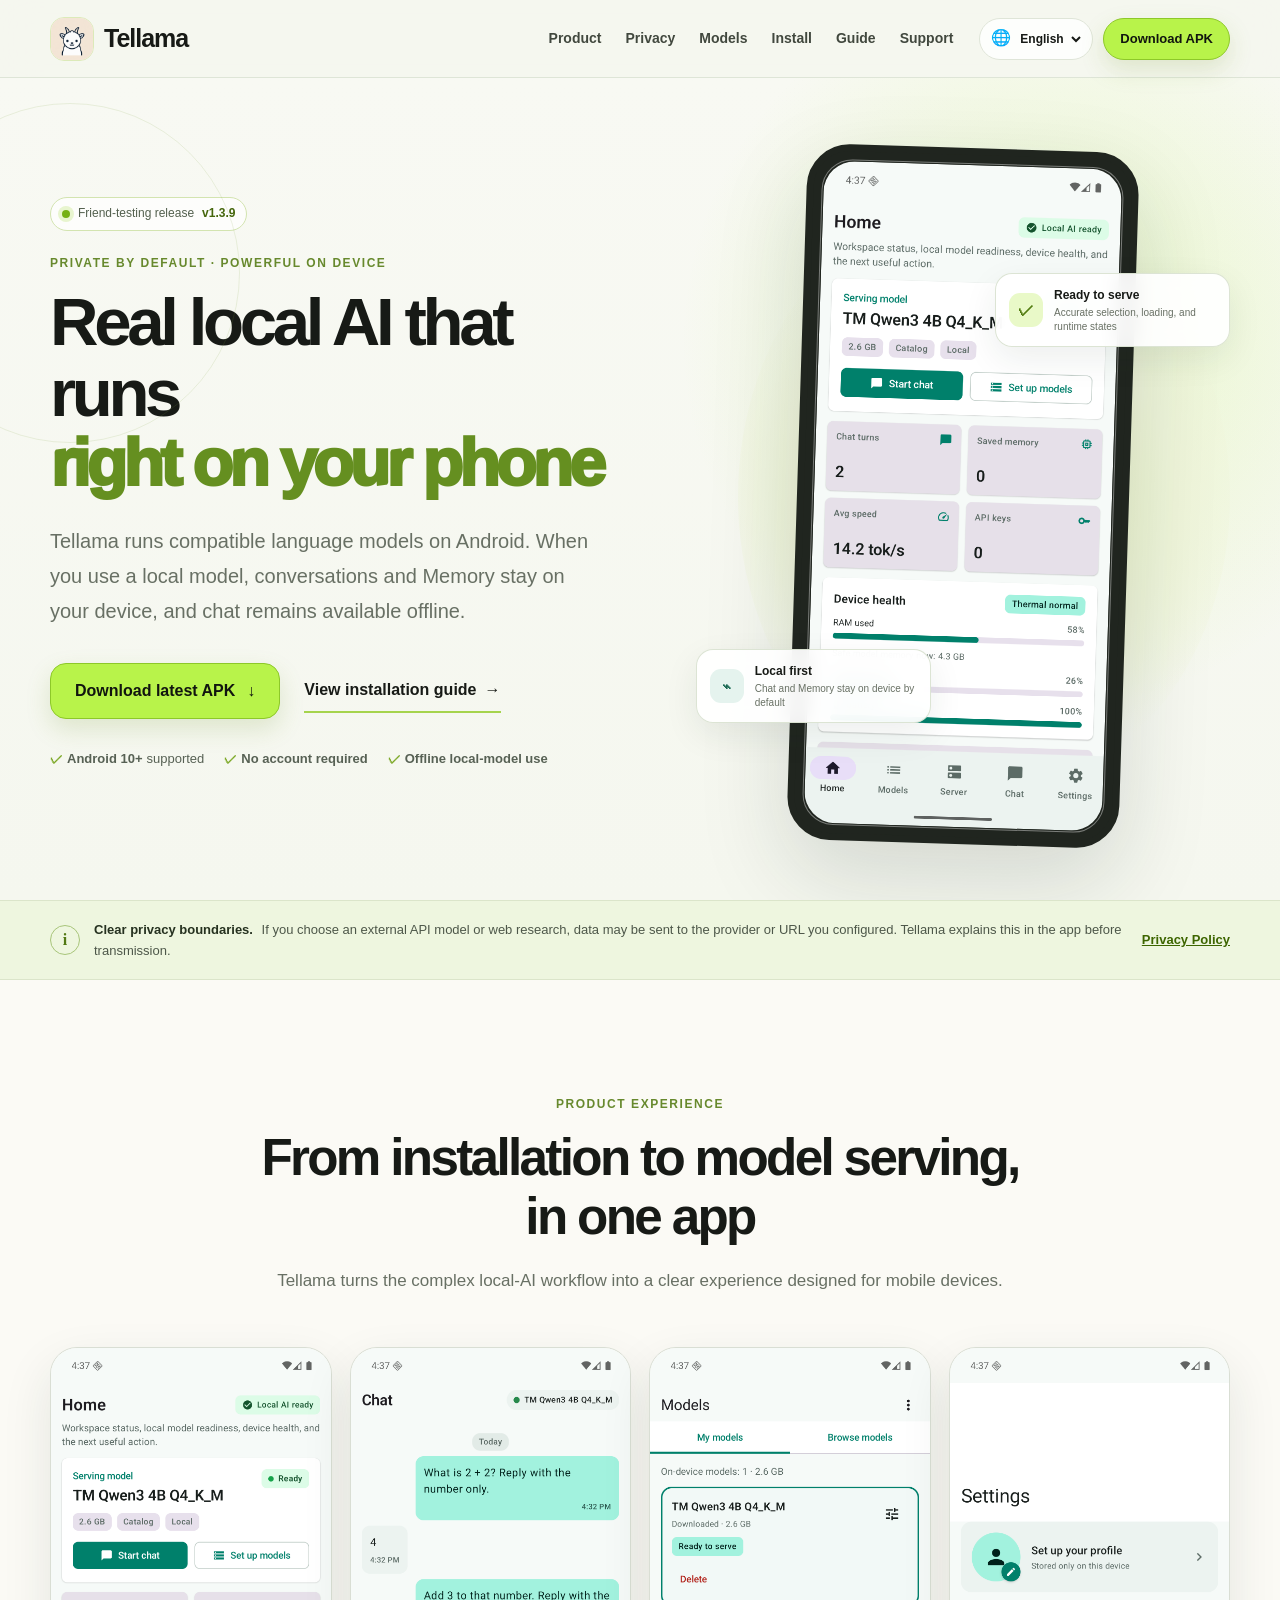
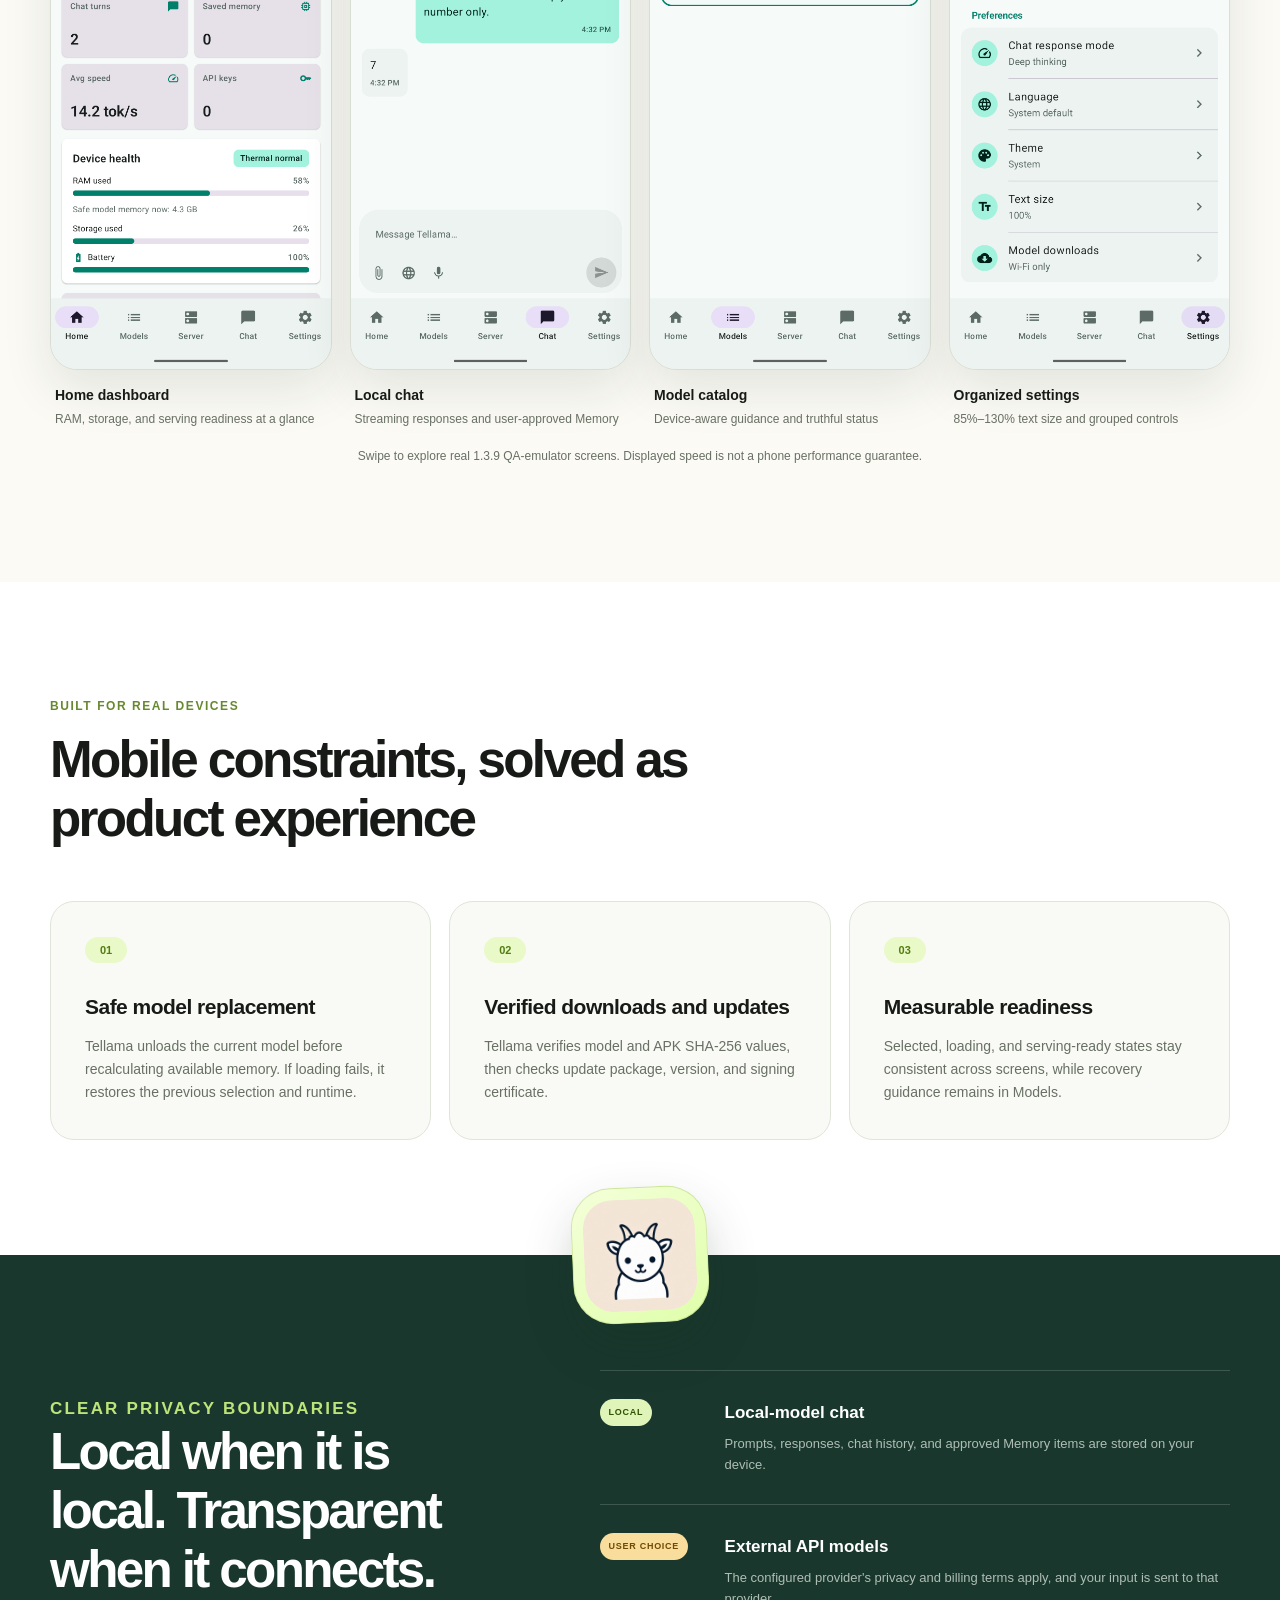
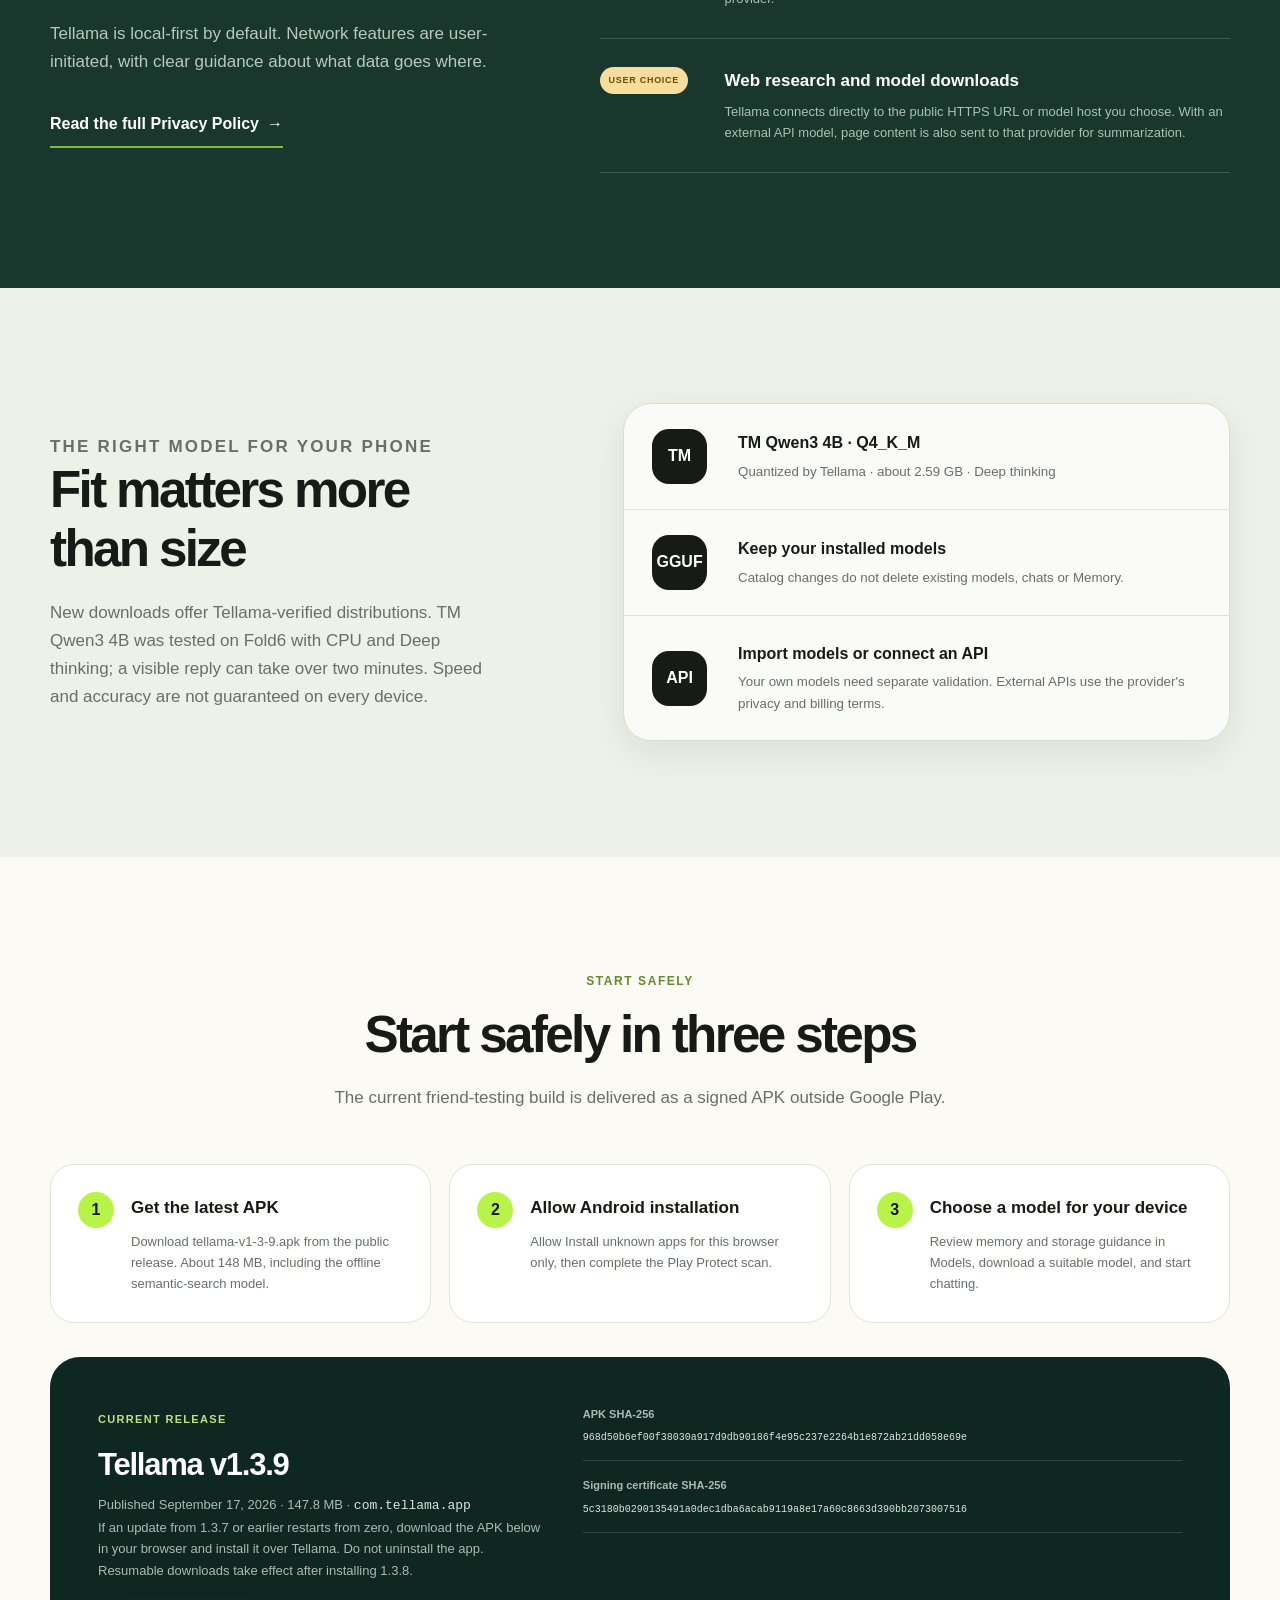
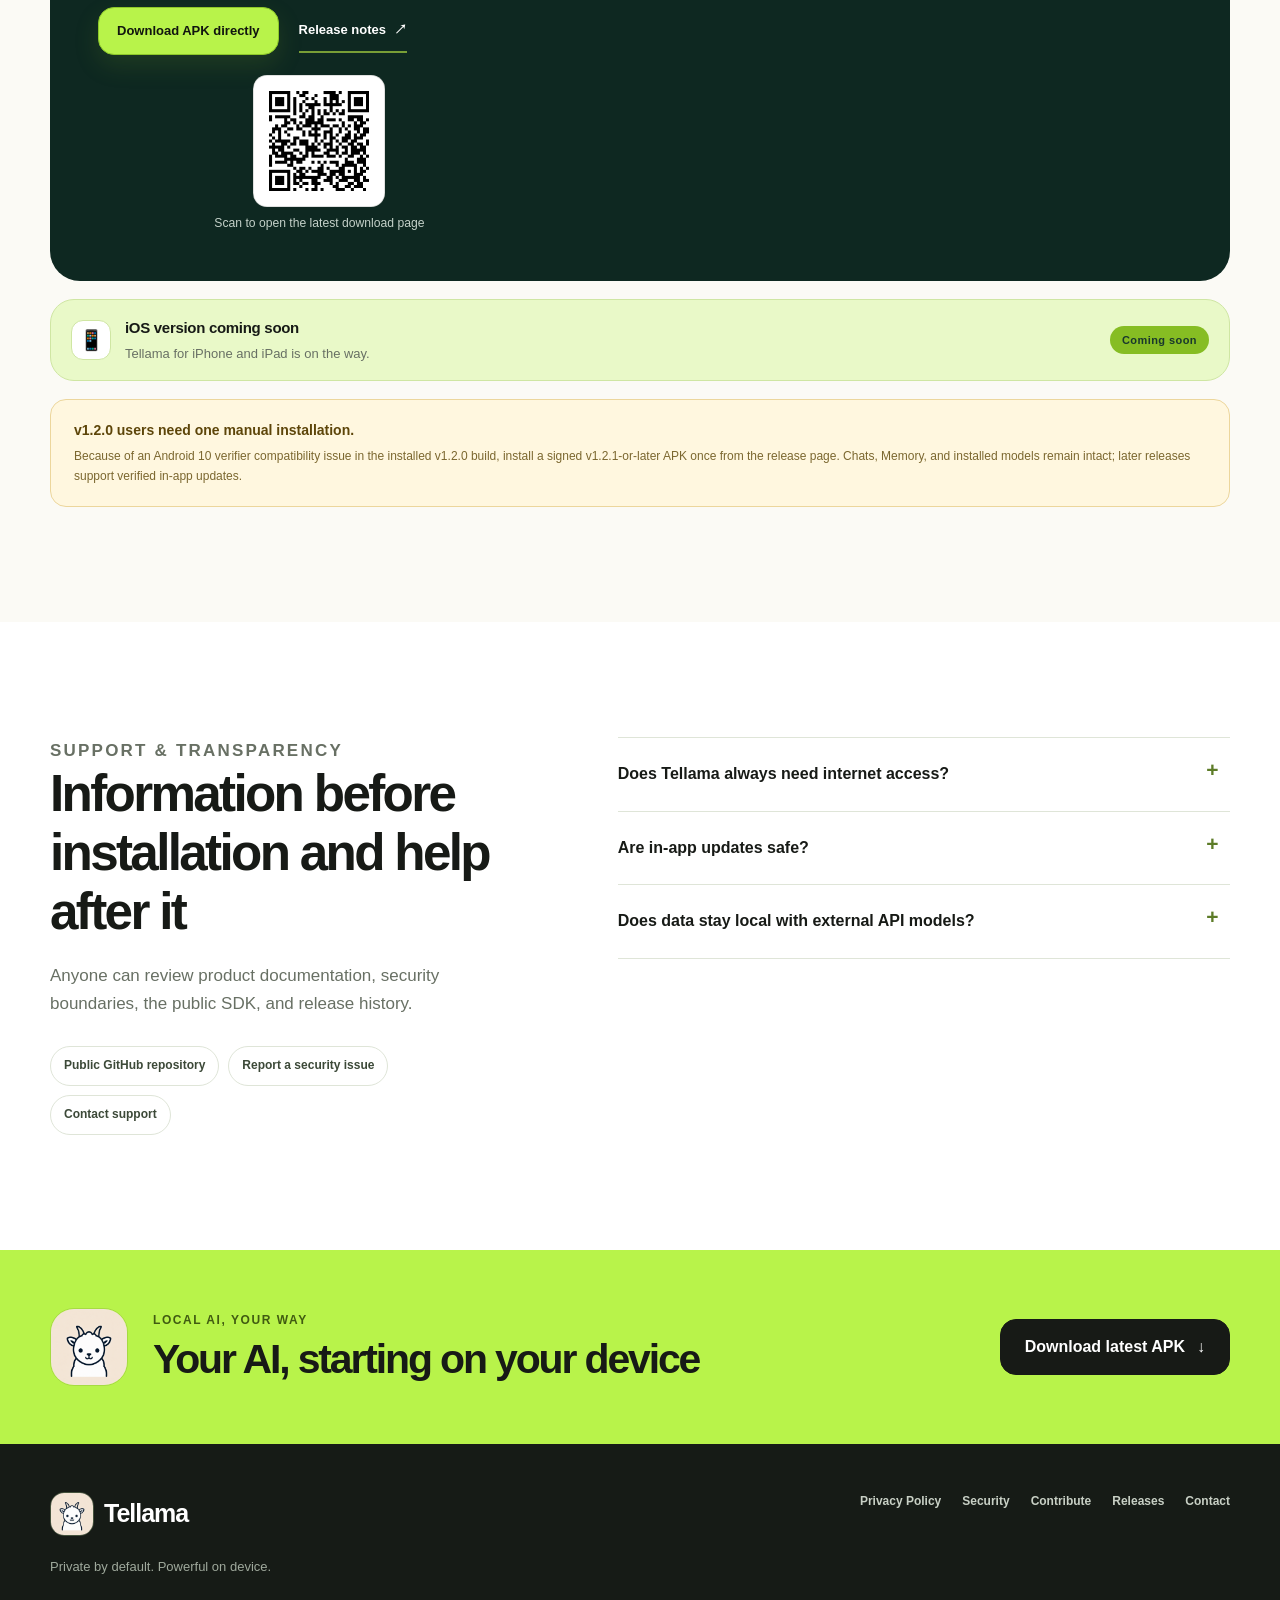
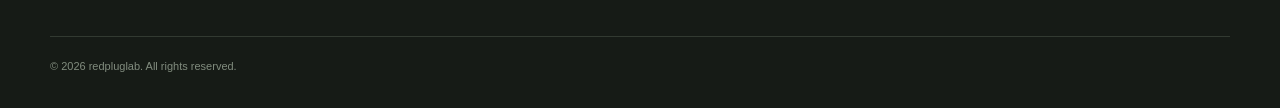
==== commit 6310ae48: "Finalize cached assets and authentic Android presentation" ====
--- a/index.html
+++ b/index.html
@@ -31,7 +31,7 @@
   <link rel="apple-touch-icon" sizes="180x180" href="apple-touch-icon.png">
   <link rel="manifest" href="site.webmanifest">
   <link rel="preload" as="image" href="assets/screenshots/screenshot-02-home.png?v=1.3.9" fetchpriority="high">
-  <link rel="stylesheet" href="assets/site.css?v=1.3.9">
+  <link rel="stylesheet" href="assets/site.css?v=1.3.9-d367828">
   <script type="application/ld+json">
   {
     "@context": "https://schema.org",
@@ -48,7 +48,7 @@
     "publisher": {"@type": "Organization", "name": "redpluglab", "url": "https://github.com/redpluglab"}
   }
   </script>
-  <script src="assets/site.js?v=1.3.9" defer></script>
+  <script src="assets/site.js?v=1.3.9-d367828" defer></script>
 </head>
 <body>
   <a class="skip-link" href="#main" data-i18n="skip">본문으로 건너뛰기</a>
@@ -125,7 +125,6 @@
         <div class="hero-visual" aria-label="Tellama 앱 홈 화면">
           <div class="visual-glow" aria-hidden="true"></div>
           <div class="phone-frame">
-            <div class="phone-speaker" aria-hidden="true"></div>
             <img src="assets/screenshots/screenshot-02-home.png?v=1.3.9" width="1080" height="2400" alt="Tellama 앱 홈 화면" fetchpriority="high">
           </div>
           <div class="floating-card floating-card-top">
--- a/assets/site.css
+++ b/assets/site.css
@@ -371,7 +371,6 @@
 }
 
 .phone-frame img { display: block; width: 100%; height: auto; border-radius: 31px; }
-.phone-speaker { position: absolute; z-index: 3; top: 15px; left: 50%; width: 82px; height: 20px; border-radius: 20px; background: #181b18; transform: translateX(-50%); }
 
 .floating-card {
   position: absolute;
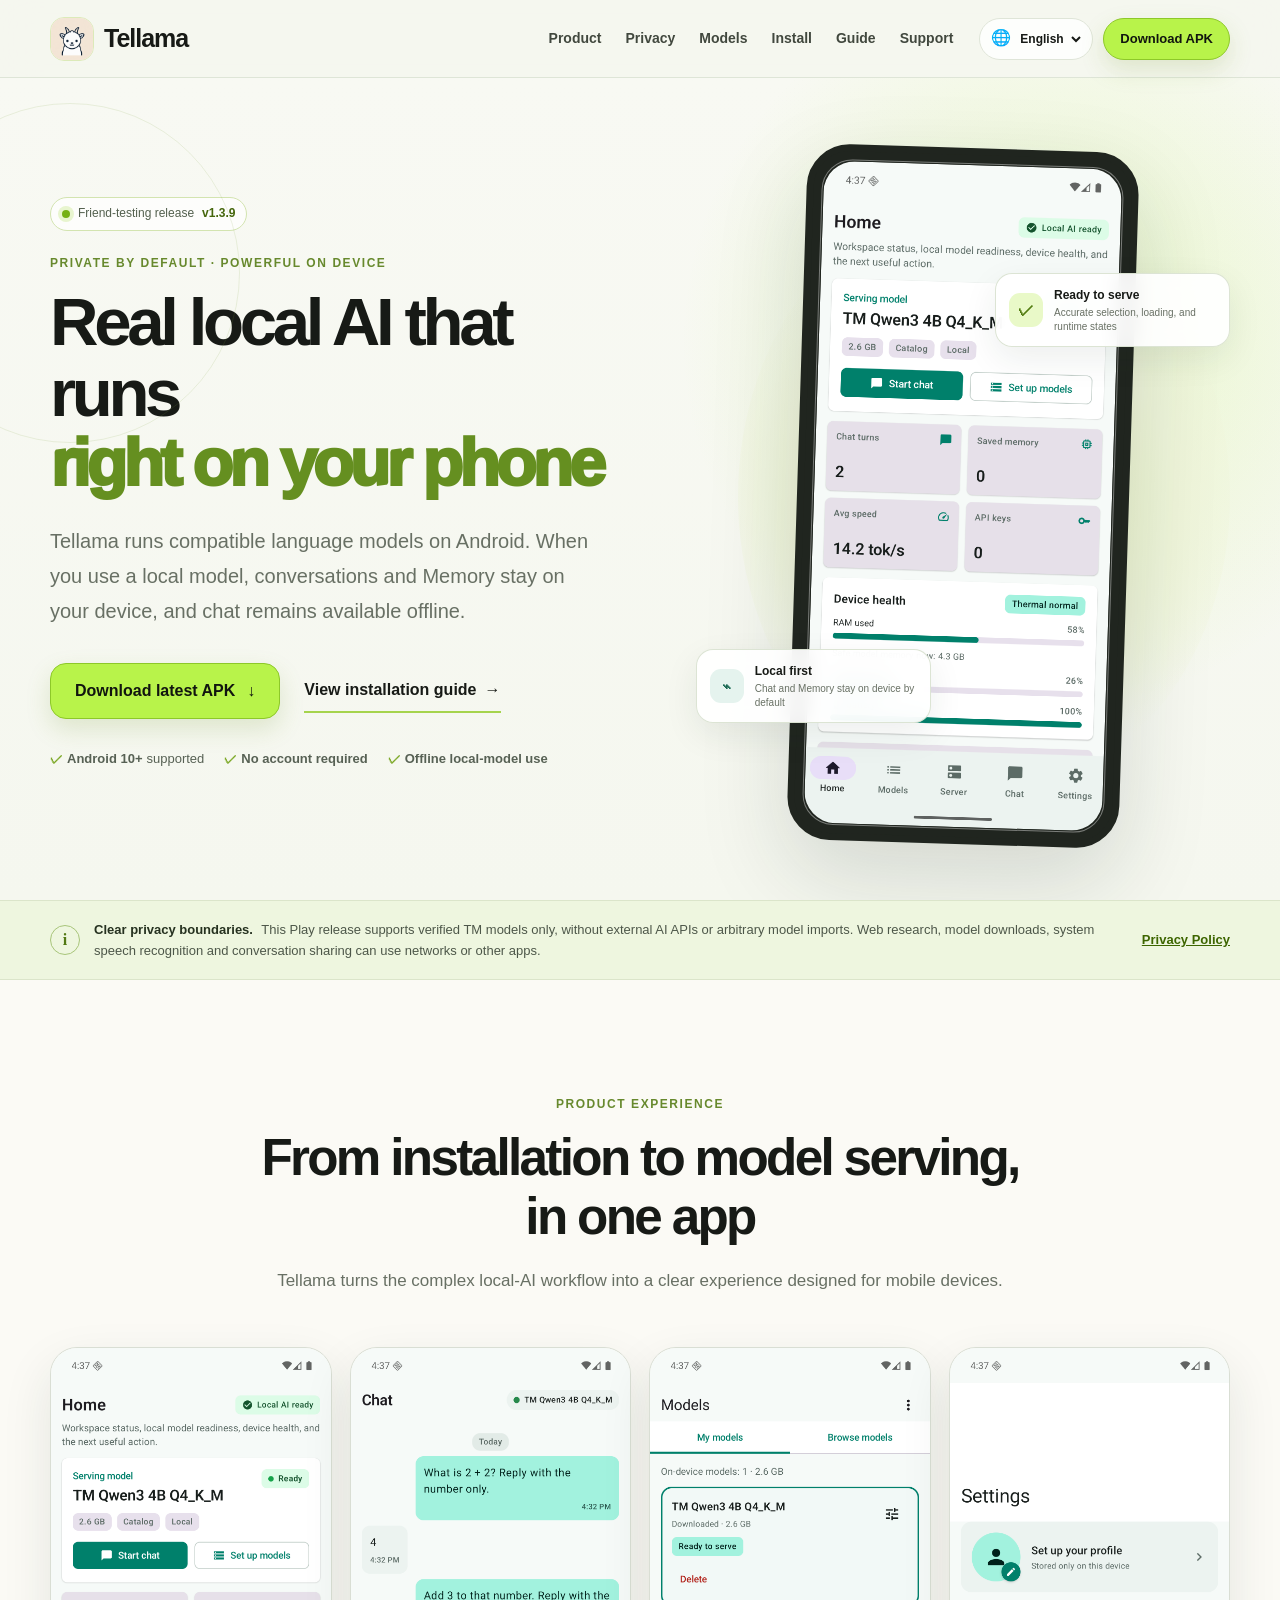
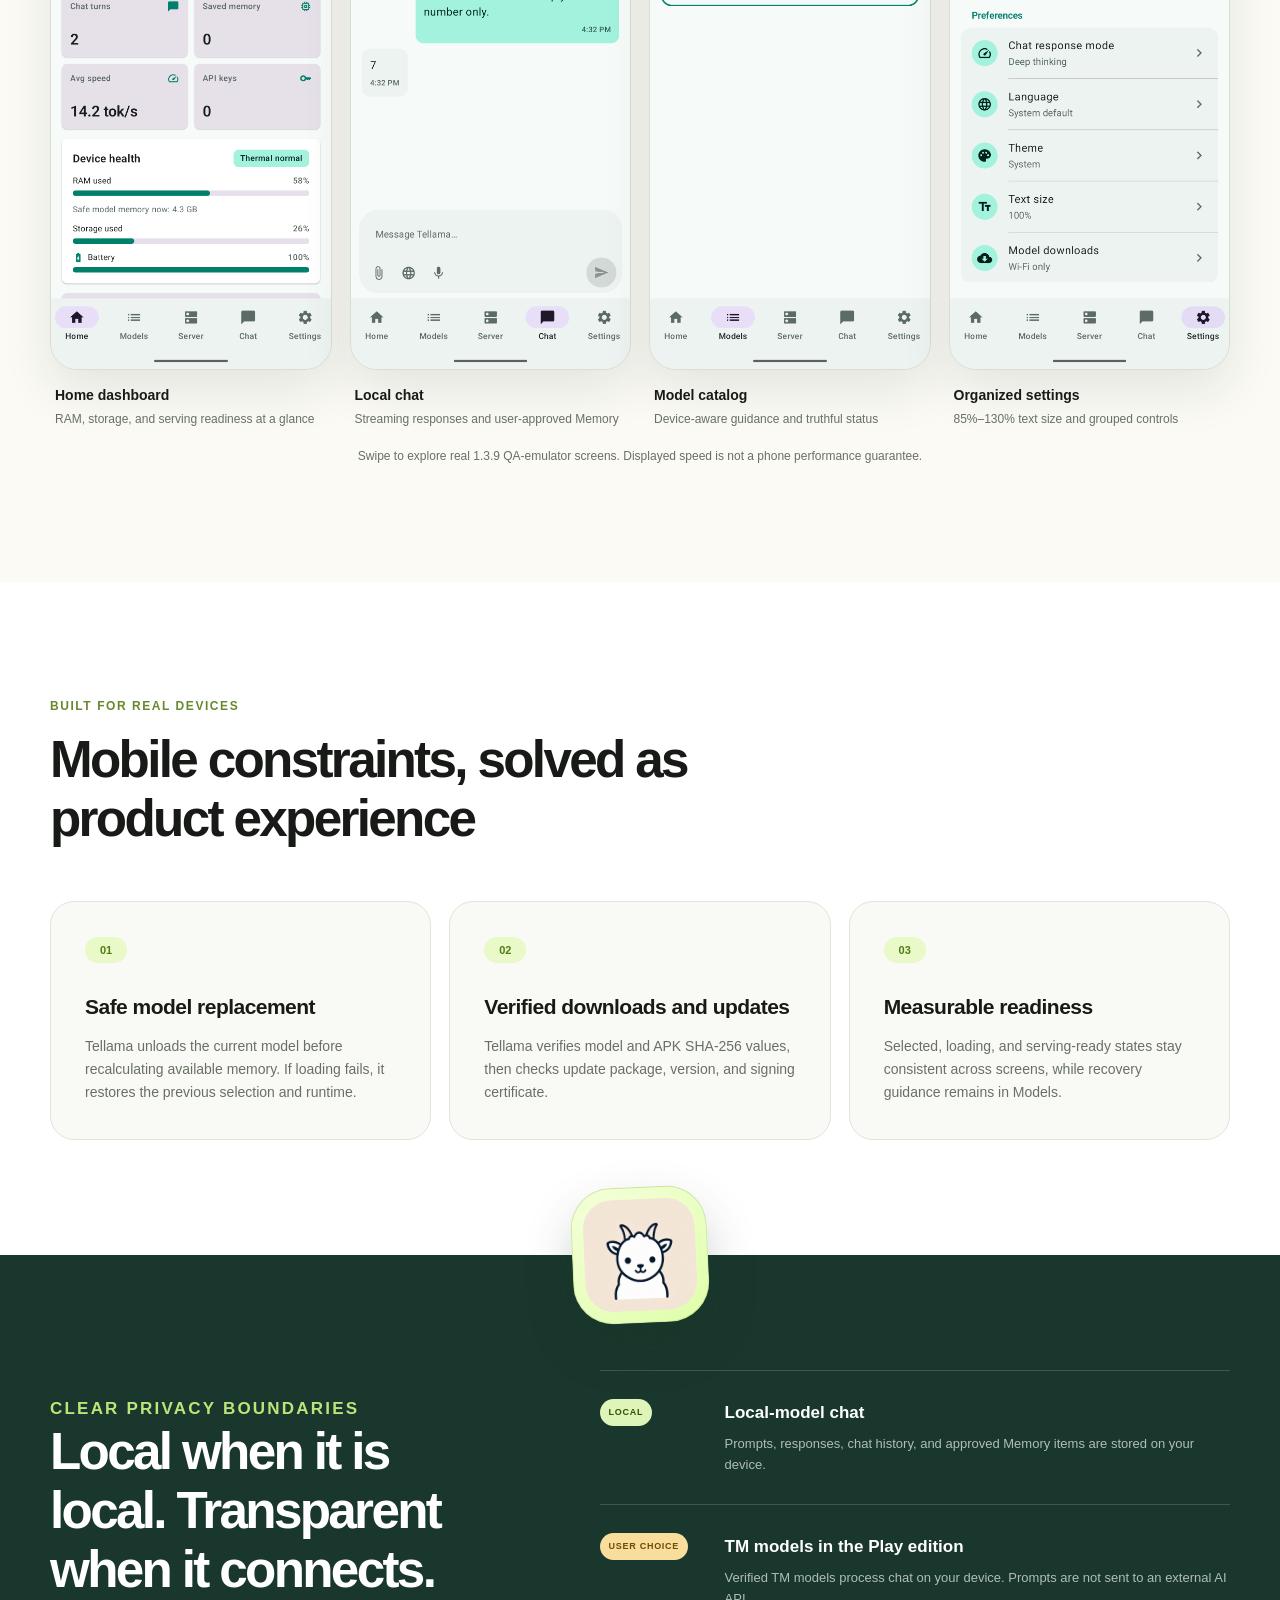
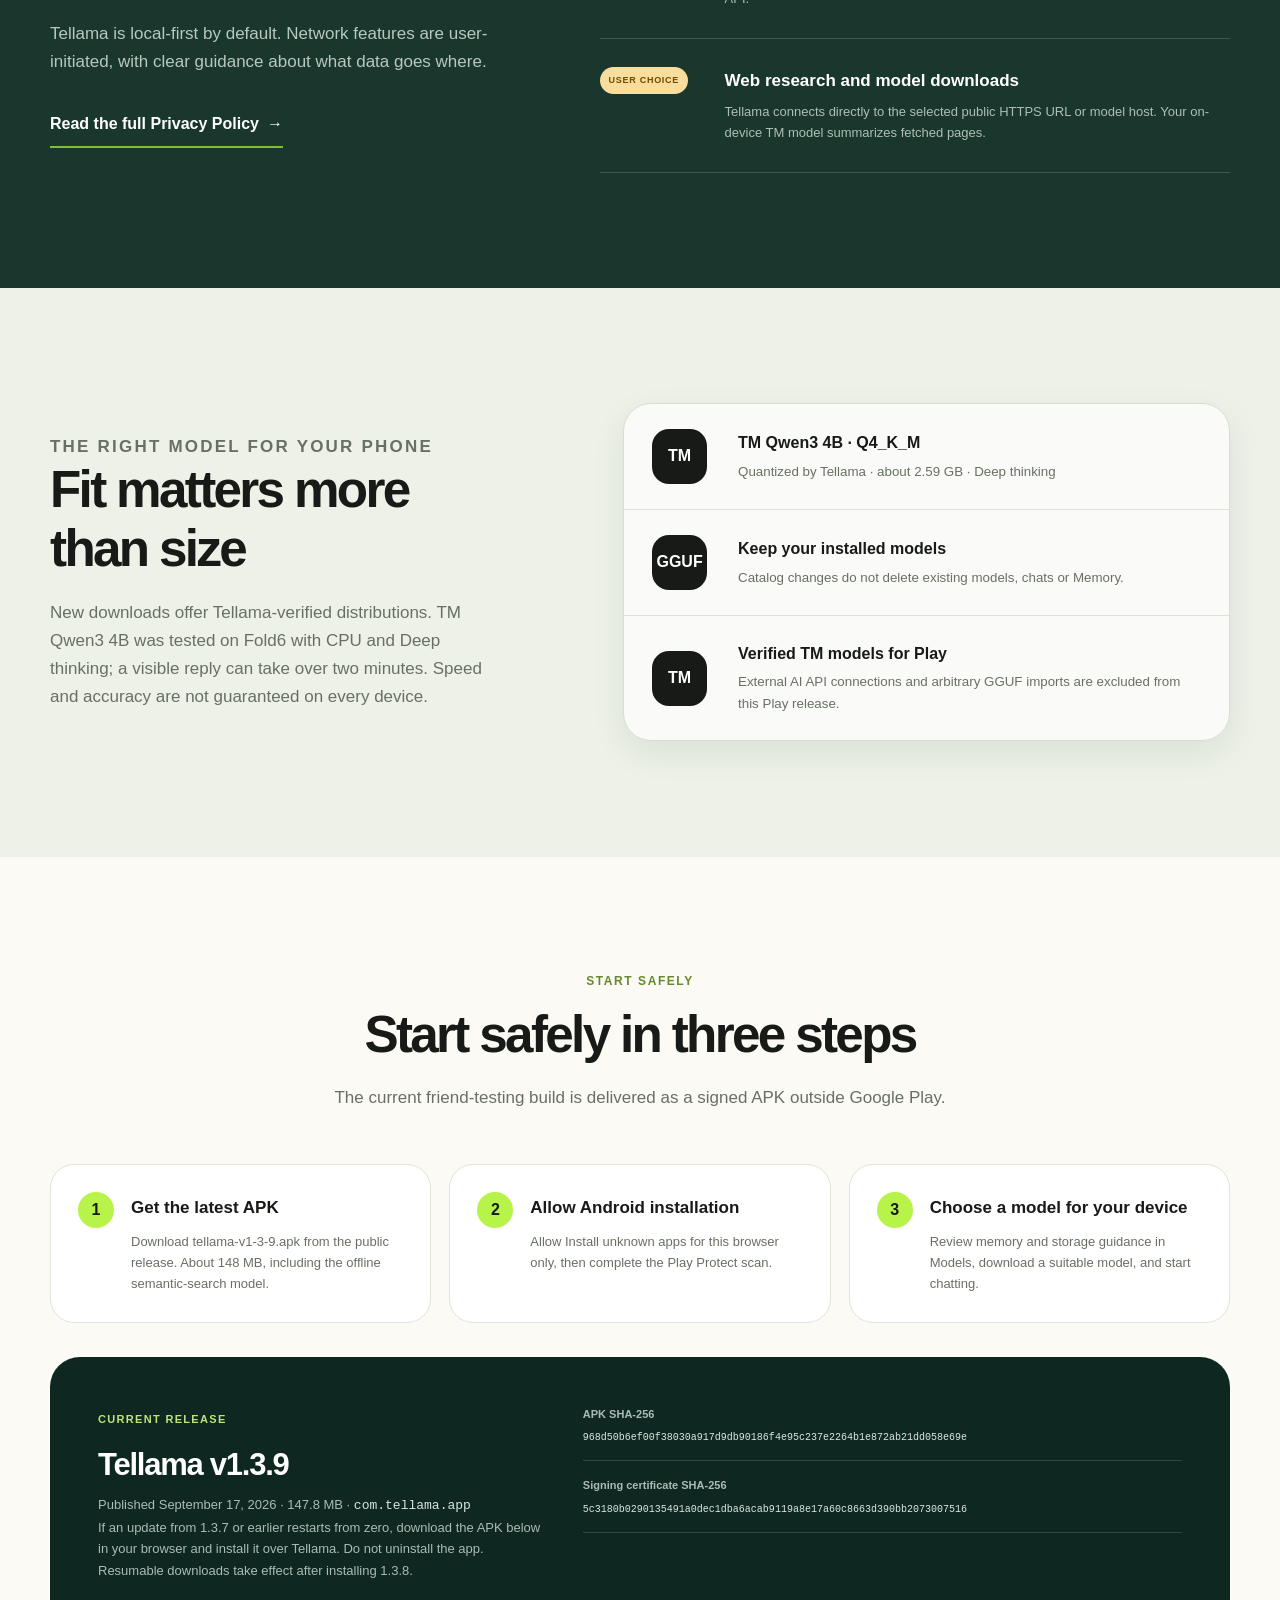
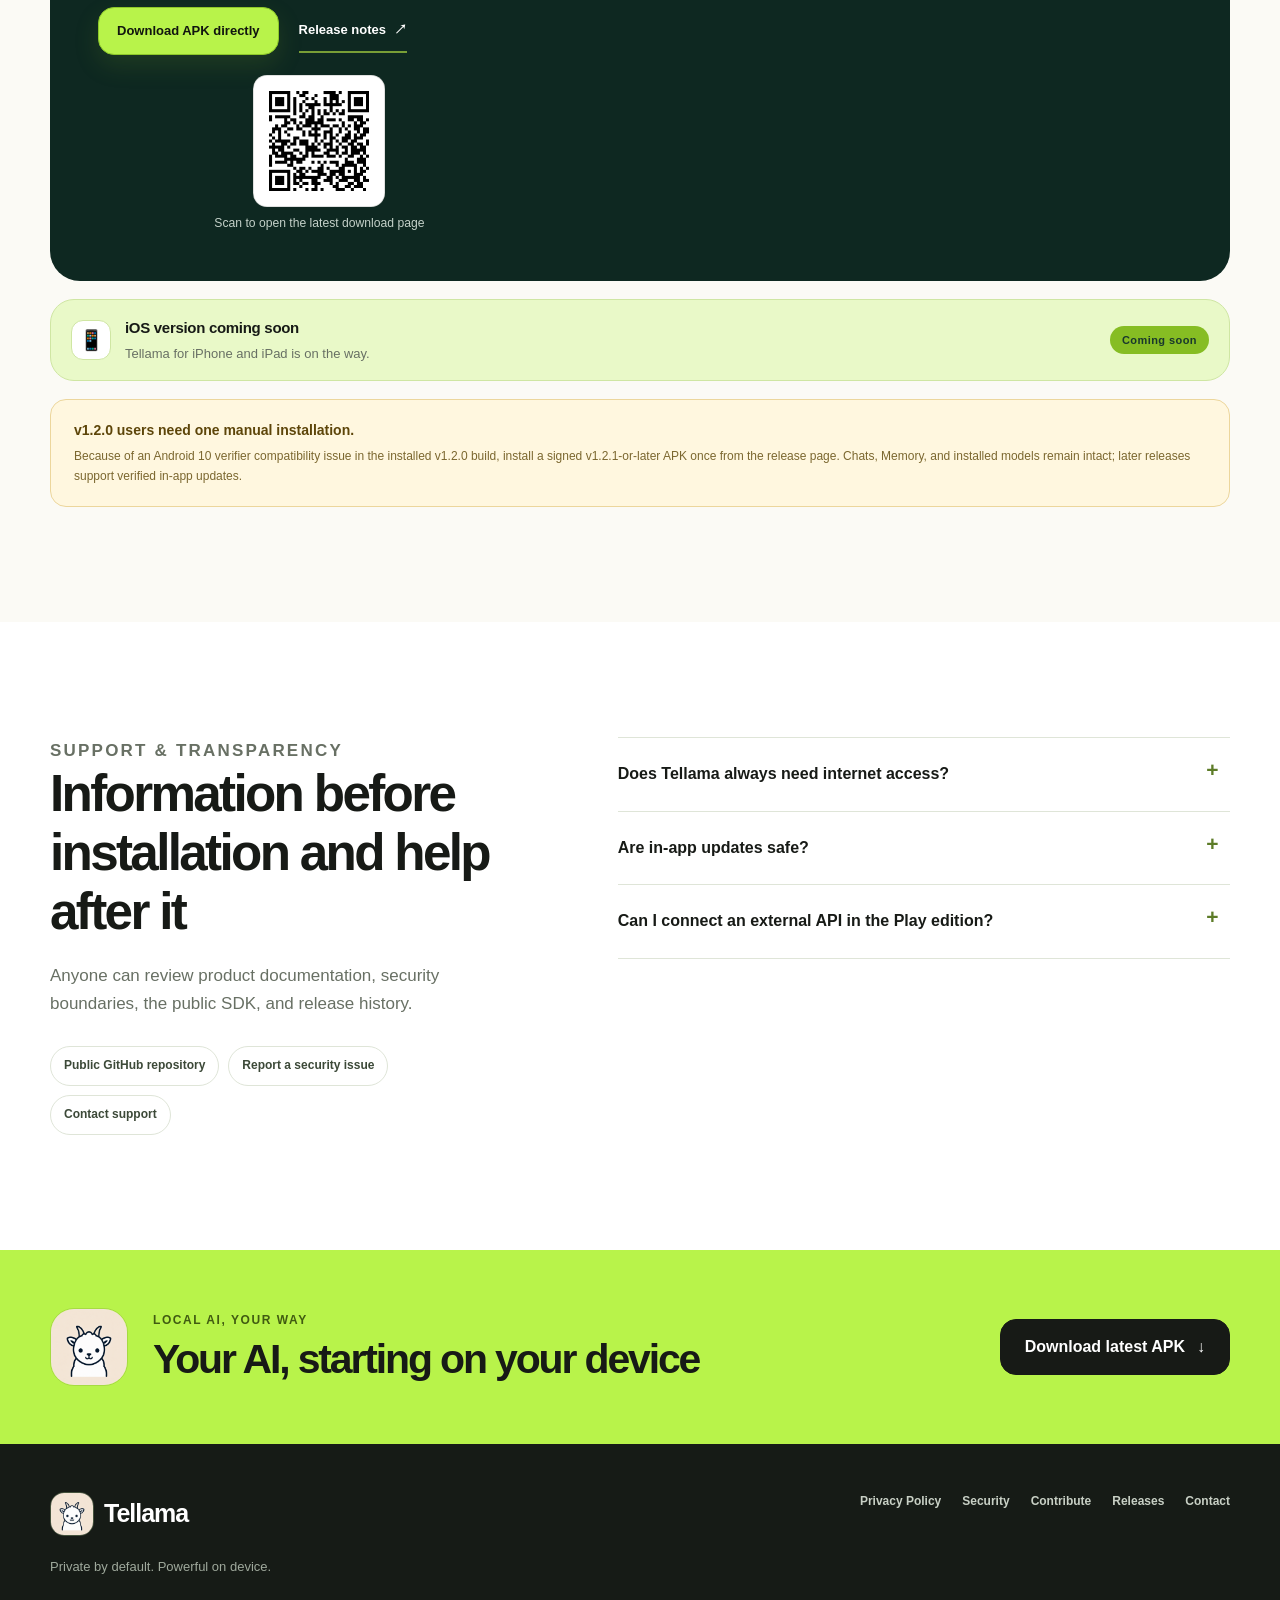
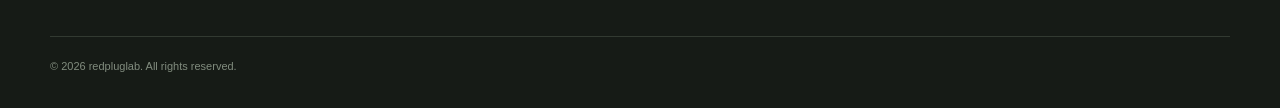
==== commit cc60199c: "Align Play TM-only release privacy and model scope" ====
--- a/index.html
+++ b/index.html
@@ -142,7 +142,7 @@
     <aside class="privacy-notice" aria-label="개인정보 처리 안내">
       <div class="container notice-inner">
         <span class="notice-icon" aria-hidden="true">i</span>
-        <p><strong data-i18n="noticeTitle">정확한 개인정보 경계</strong> <span data-i18n="noticeBody">외부 API 모델이나 웹 리서치를 선택하면 사용자가 구성한 제공자 또는 URL로 데이터가 전송될 수 있습니다. Tellama는 전송 전에 앱 안에서 안내합니다.</span></p>
+        <p><strong data-i18n="noticeTitle">정확한 개인정보 경계</strong> <span data-i18n="noticeBody">이번 Play 출시에서는 검증된 TM 모델만 사용하며 외부 AI API 연결과 임의 모델 가져오기를 제공하지 않습니다. 웹 리서치·모델 다운로드·시스템 음성 인식·대화 공유는 네트워크나 다른 앱을 사용할 수 있습니다.</span></p>
         <a href="privacy/ko/" data-privacy-link data-i18n="privacyPolicy">개인정보 처리방침</a>
       </div>
     </aside>
@@ -222,11 +222,11 @@
           </article>
           <article>
             <span class="boundary-state boundary-choice" data-i18n="choiceBadge">USER CHOICE</span>
-            <div><h3 data-i18n="boundary2Title">외부 API 모델</h3><p data-i18n="boundary2Body">구성한 제공자의 개인정보·과금 조건이 적용되며, 입력 내용이 해당 제공자에게 전송됩니다.</p></div>
+            <div><h3 data-i18n="boundary2Title">Play 버전의 TM 모델</h3><p data-i18n="boundary2Body">검증된 TM 모델이 기기에서 대화를 처리합니다. 외부 AI API로 프롬프트를 보내지 않습니다.</p></div>
           </article>
           <article>
             <span class="boundary-state boundary-choice" data-i18n="choiceBadge">USER CHOICE</span>
-            <div><h3 data-i18n="boundary3Title">웹 리서치와 모델 다운로드</h3><p data-i18n="boundary3Body">선택한 공개 HTTPS URL과 모델 제공처에 직접 연결합니다. 외부 API 모델로 요약하면 페이지 내용도 해당 제공자에게 전송됩니다.</p></div>
+            <div><h3 data-i18n="boundary3Title">웹 리서치와 모델 다운로드</h3><p data-i18n="boundary3Body">선택한 공개 HTTPS URL과 모델 제공처에 직접 연결합니다. 가져온 페이지 내용은 기기의 TM 모델로 요약합니다.</p></div>
           </article>
         </div>
       </div>
@@ -242,7 +242,7 @@
         <div class="model-scale">
           <div class="model-row"><span class="model-size">TM</span><div><strong data-i18n="model1Title">TM Qwen3 4B · Q4_K_M</strong><small data-i18n="model1Body">Tellama 직접 양자화 · 약 2.59GB · 깊은 생각 모드</small></div></div>
           <div class="model-row"><span class="model-size">GGUF</span><div><strong data-i18n="model2Title">이미 설치한 모델은 그대로</strong><small data-i18n="model2Body">추천 목록이 바뀌어도 기존 모델·대화·기억은 삭제하지 않습니다.</small></div></div>
-          <div class="model-row"><span class="model-size">API</span><div><strong data-i18n="model3Title">직접 가져오기와 외부 API</strong><small data-i18n="model3Body">직접 선택한 모델은 별도 검증 대상이며, API에는 제공자의 개인정보·요금 조건이 적용됩니다.</small></div></div>
+          <div class="model-row"><span class="model-size">TM</span><div><strong data-i18n="model3Title">Play 버전은 검증된 TM만</strong><small data-i18n="model3Body">외부 AI API 연결과 임의 GGUF 가져오기는 이번 Play 출시에서 제외됩니다.</small></div></div>
         </div>
       </div>
     </section>
@@ -312,15 +312,15 @@
         <div class="faq-list">
           <details>
             <summary data-i18n="faq1Q">인터넷이 항상 필요한가요?</summary>
-            <p data-i18n="faq1A">설치된 로컬 모델과의 채팅은 오프라인으로 사용할 수 있습니다. 모델·앱 다운로드, 웹 리서치, 외부 API 모델은 네트워크가 필요합니다.</p>
+            <p data-i18n="faq1A">설치된 TM 모델과의 채팅은 오프라인으로 사용할 수 있습니다. 모델 다운로드, 웹 리서치와 시스템 음성 서비스는 네트워크를 사용할 수 있습니다. 앱 자체 업데이트는 직접 배포판 기능입니다.</p>
           </details>
           <details>
             <summary data-i18n="faq2Q">앱 업데이트는 안전한가요?</summary>
             <p data-i18n="faq2A">v1.2.1 이상은 APK의 SHA-256, 패키지명, 상위 버전과 서명 인증서를 검증한 뒤 Android 설치 화면을 엽니다.</p>
           </details>
           <details>
-            <summary data-i18n="faq3Q">외부 API 모델도 개인정보가 로컬에만 남나요?</summary>
-            <p data-i18n="faq3A">아닙니다. 외부 API 모델을 선택하면 입력과 필요한 문맥이 사용자가 구성한 제공자에게 전송되며 해당 제공자의 정책과 과금 조건이 적용됩니다.</p>
+            <summary data-i18n="faq3Q">Play 버전에서 외부 API를 연결할 수 있나요?</summary>
+            <p data-i18n="faq3A">이번 Play 출시에서는 외부 AI API 연결을 제공하지 않습니다. 기존 외부 설정이 남아 있어도 요청을 전송할 수 없습니다.</p>
           </details>
         </div>
       </div>
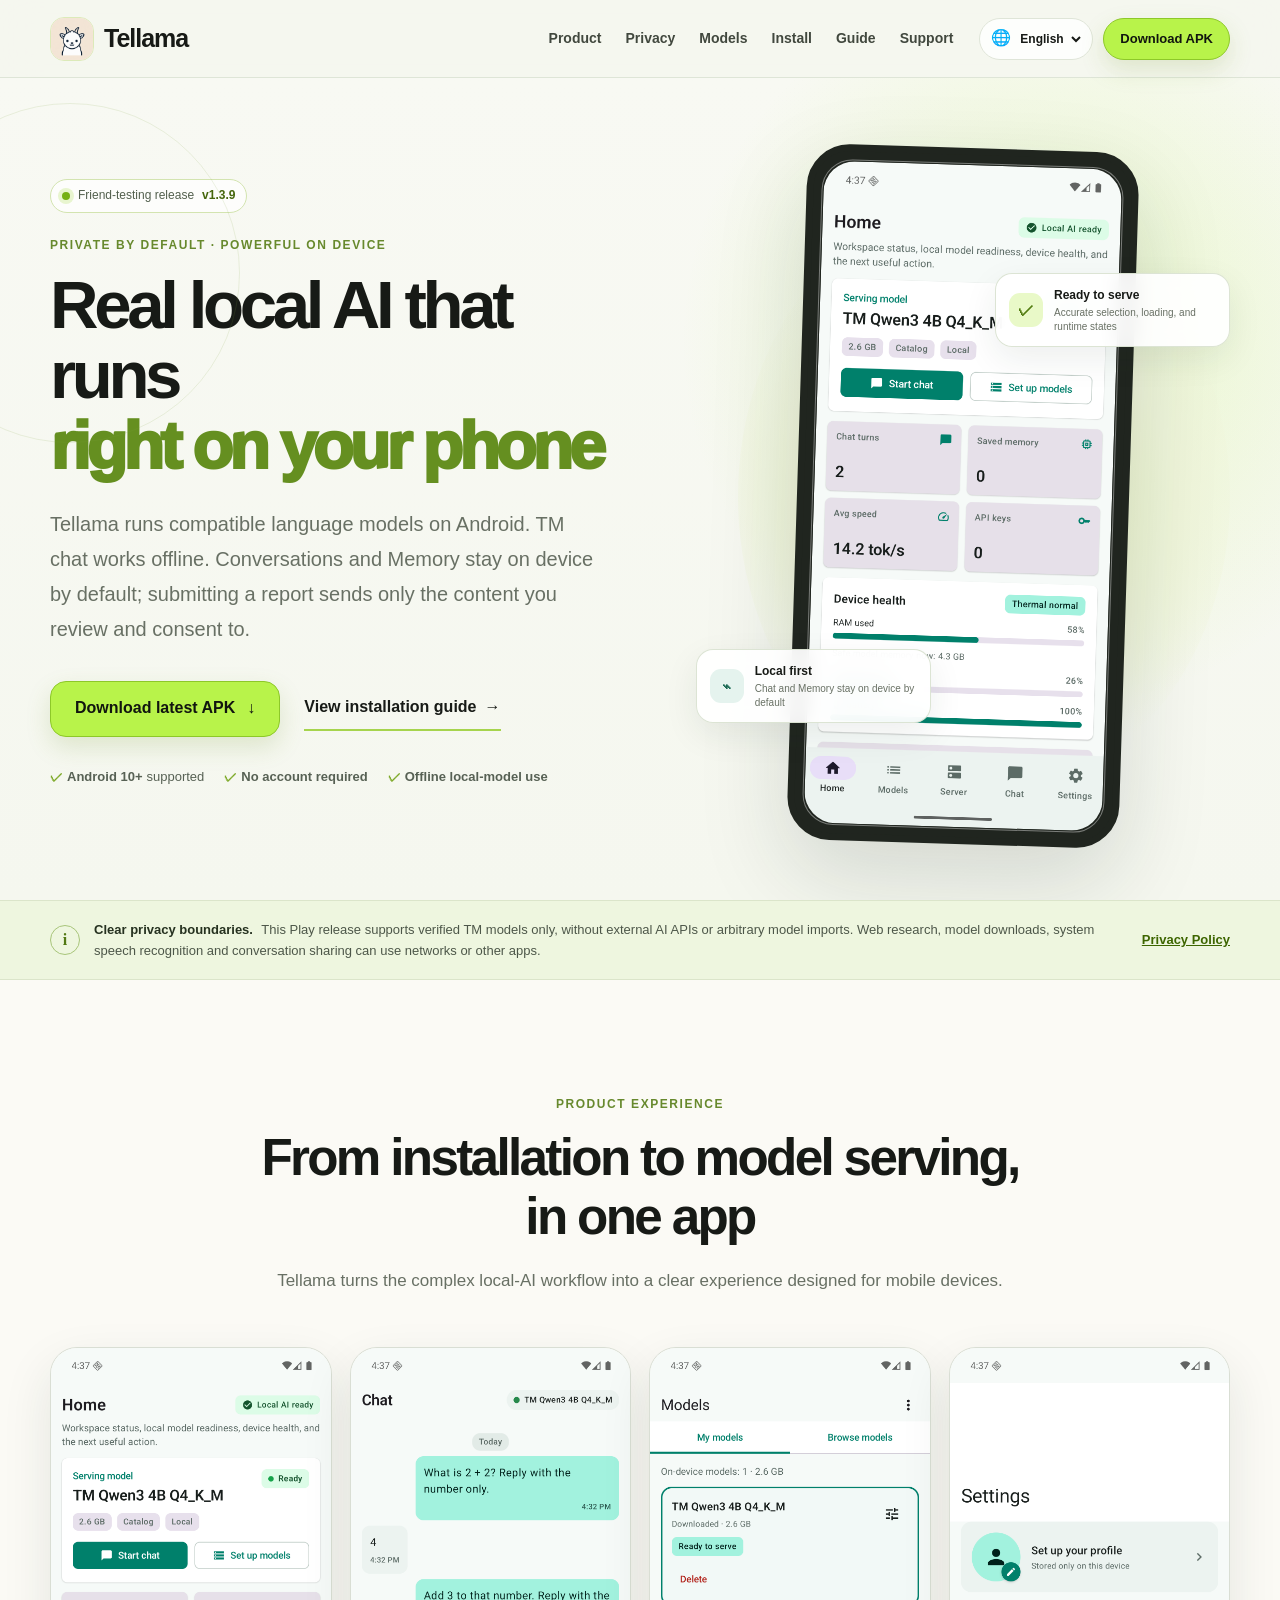
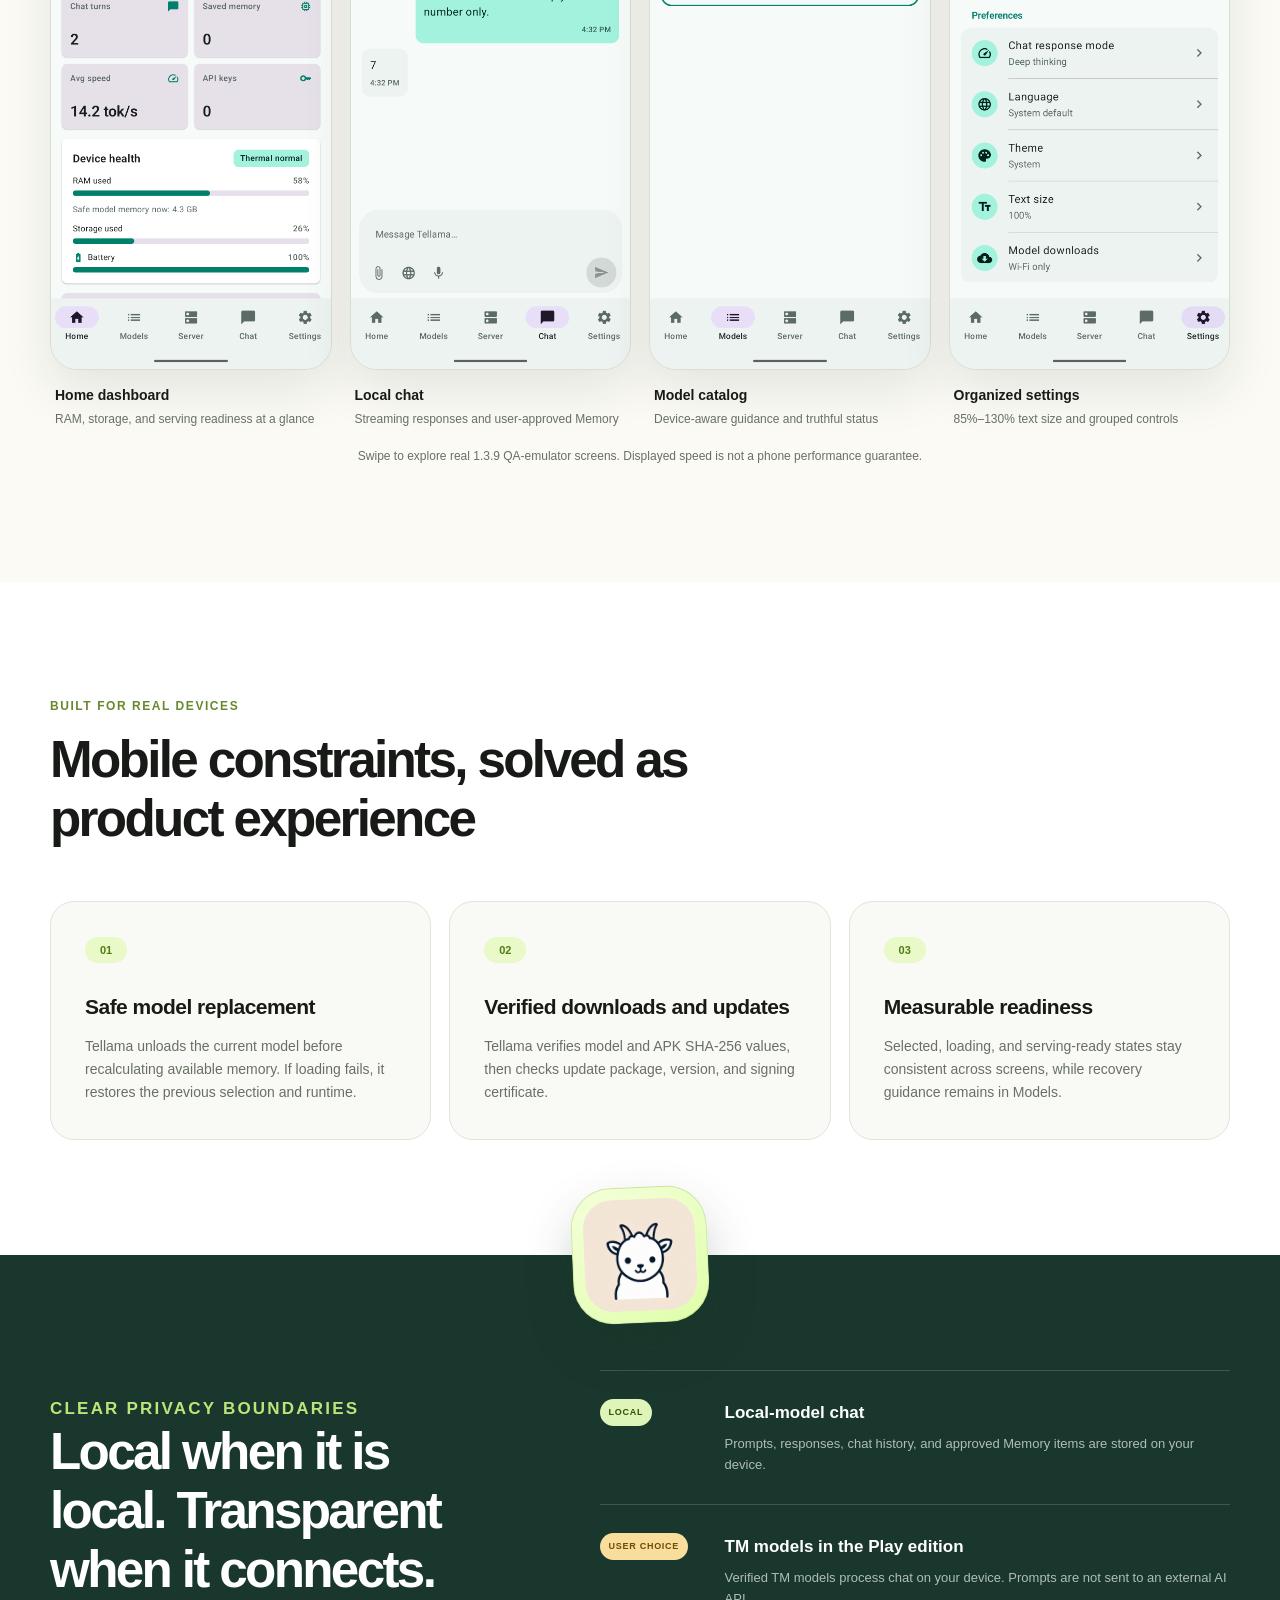
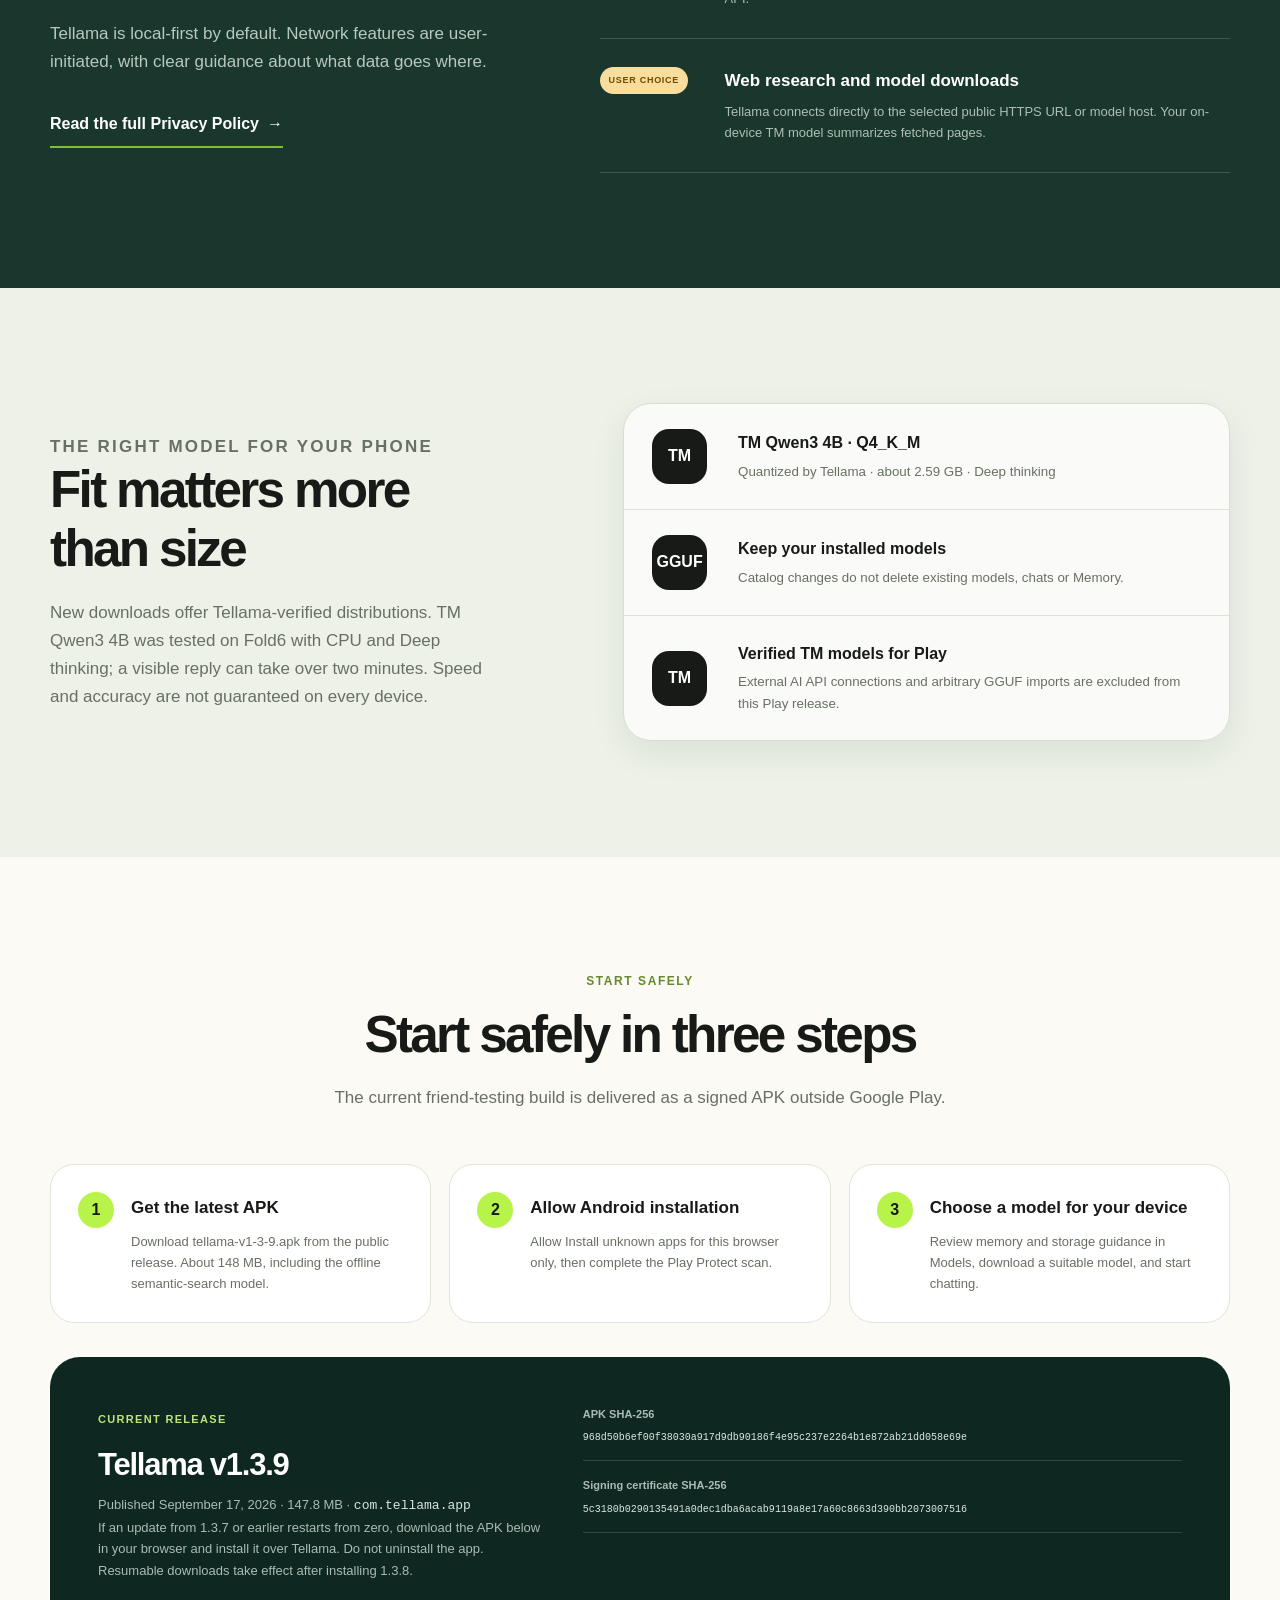
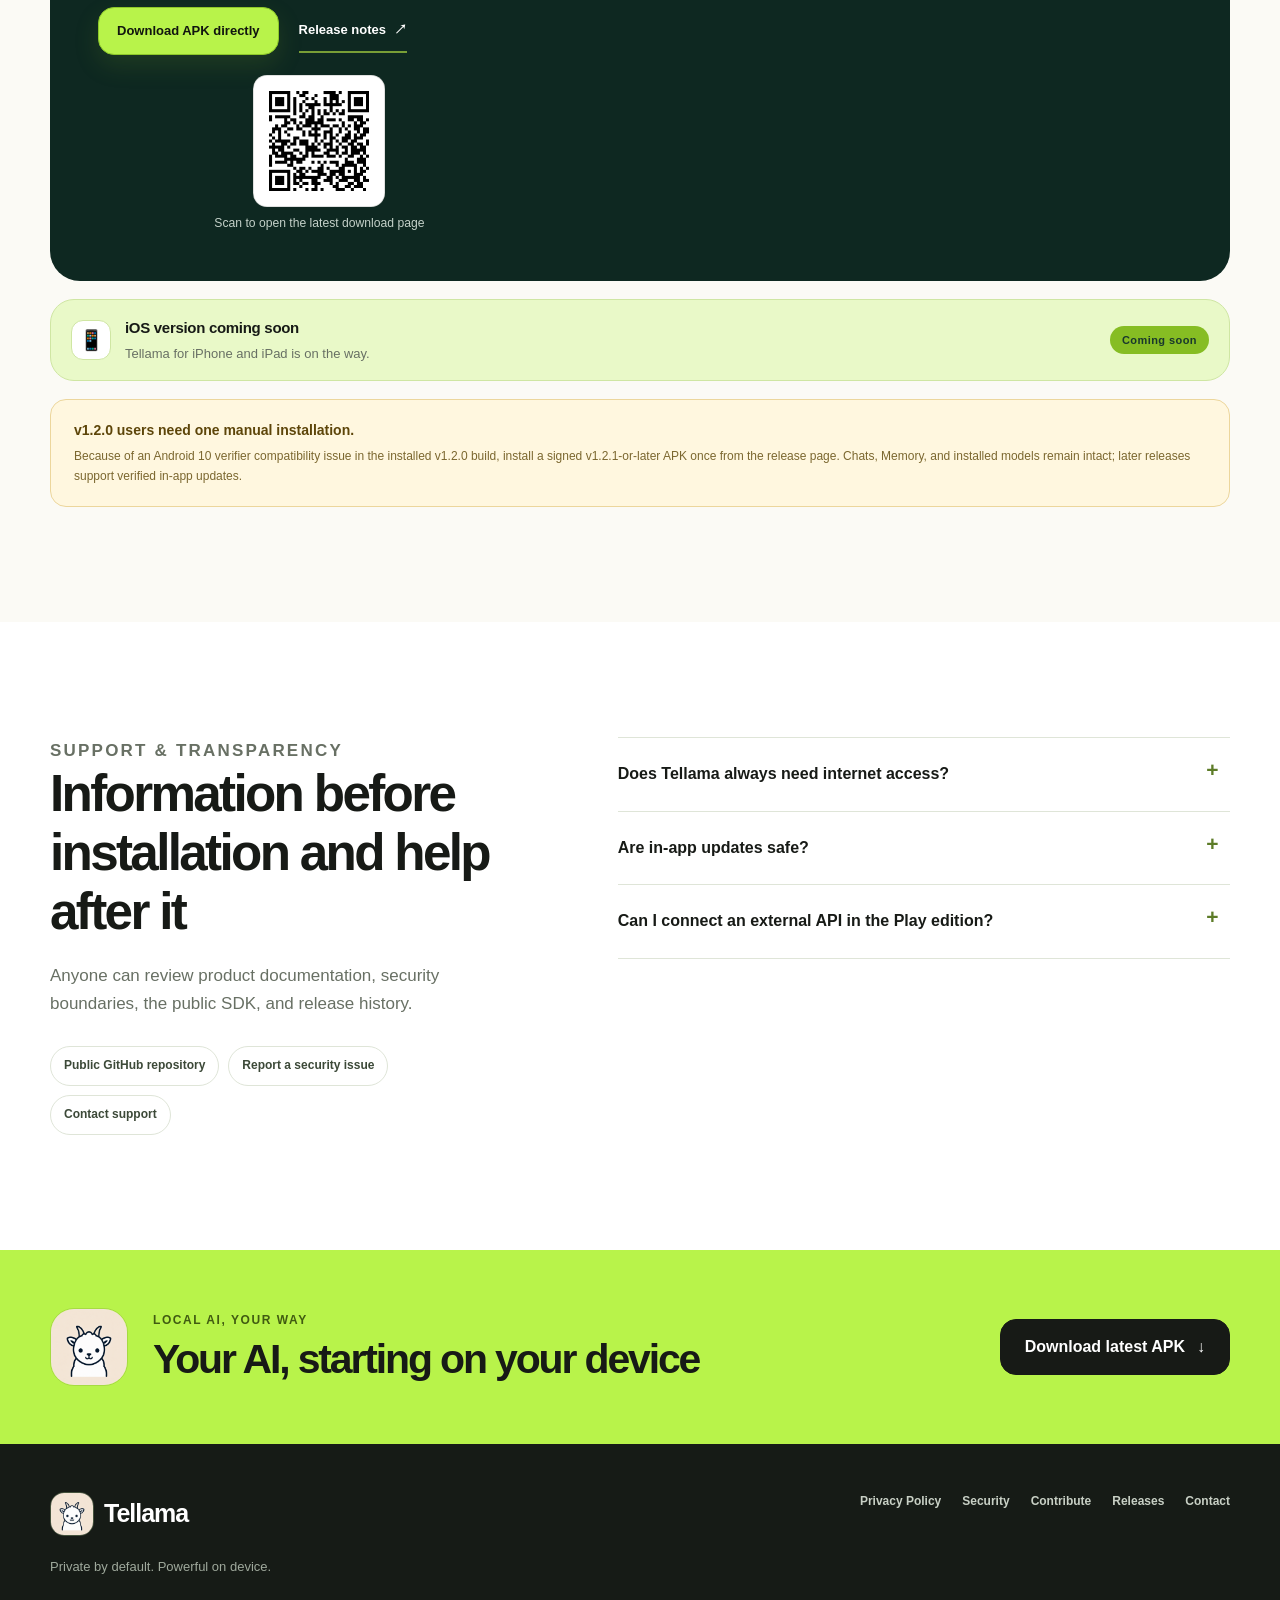
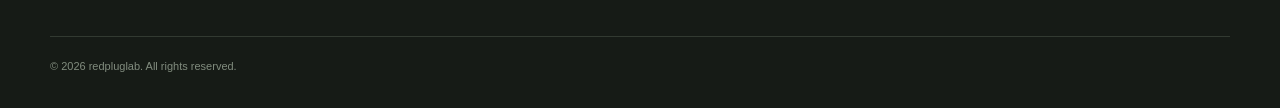
==== commit 72a16e52: "Disclose optional AI reports and confirmed retention/deletion policy" ====
--- a/index.html
+++ b/index.html
@@ -104,7 +104,7 @@
             <span data-i18n="heroTitle1">내 폰에서 직접 실행되는</span>
             <strong data-i18n="heroTitle2">진짜 로컬 AI</strong>
           </h1>
-          <p class="hero-lead" data-i18n="heroLead">Tellama는 호환되는 언어 모델을 안드로이드 기기에서 실행합니다. 로컬 모델을 사용할 때 대화와 메모리는 기기 안에 머물며, 인터넷 없이도 대화할 수 있습니다.</p>
+          <p class="hero-lead" data-i18n="heroLead">Tellama는 호환되는 언어 모델을 안드로이드 기기에서 실행합니다. TM 모델로 인터넷 없이 대화할 수 있습니다. 대화와 메모리는 기본적으로 기기에 보관되며, 신고 시 확인·동의한 내용만 전송합니다.</p>
           <div class="hero-actions">
             <a class="button" href="https://github.com/redpluglab/tellama/releases/latest">
               <span data-i18n="download">최신 APK 다운로드</span>
